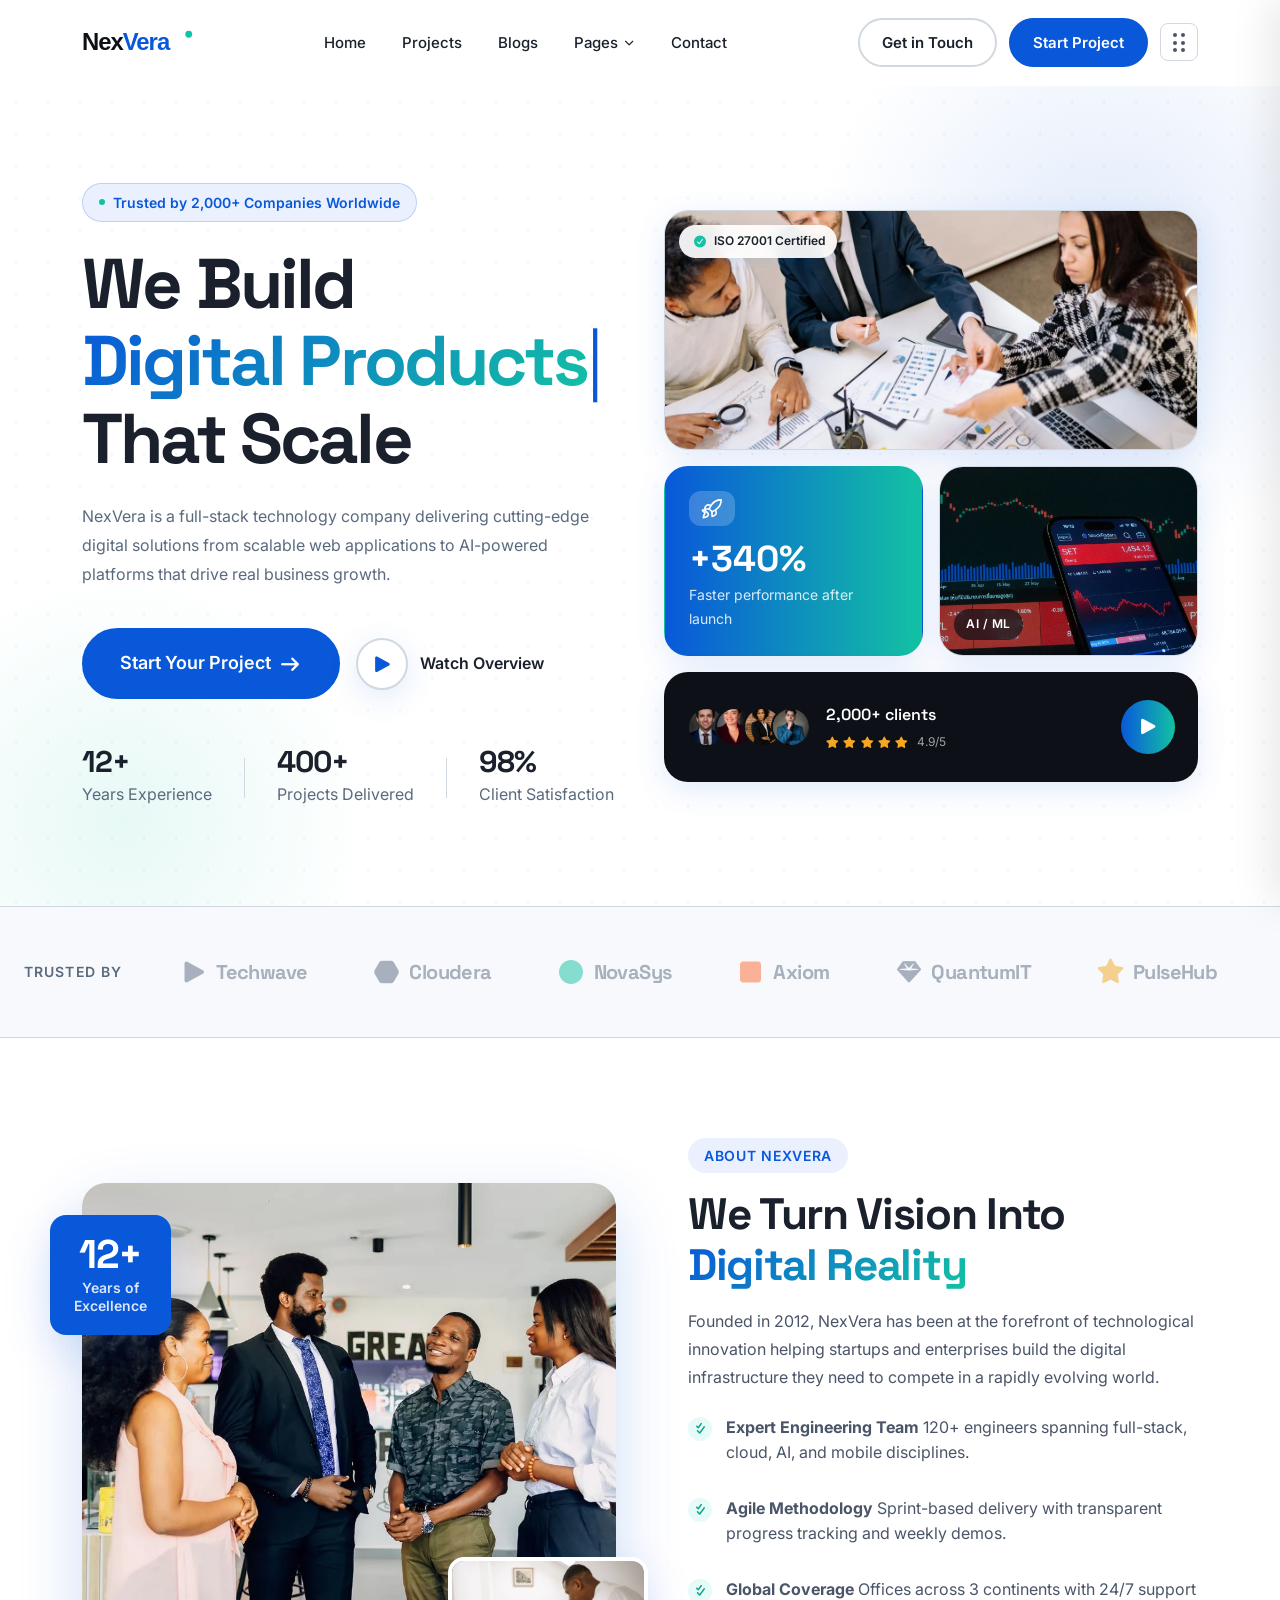
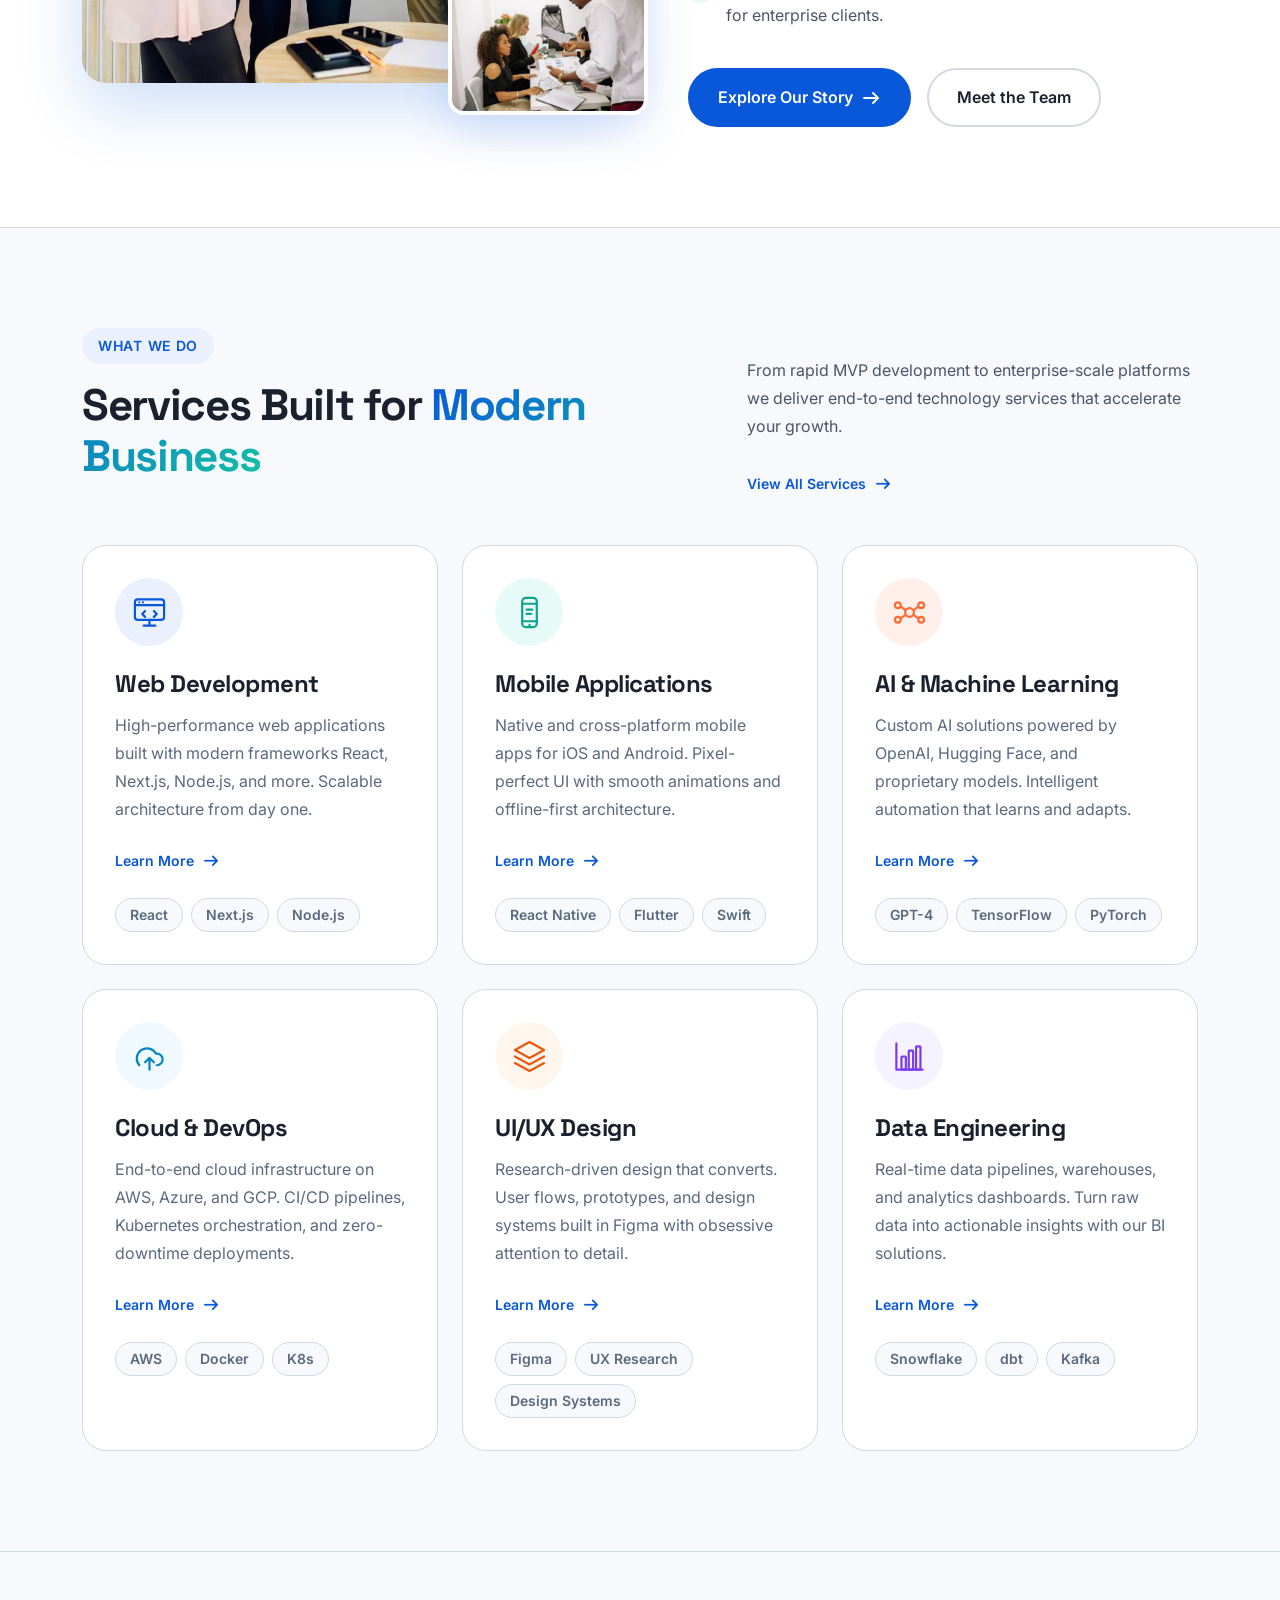
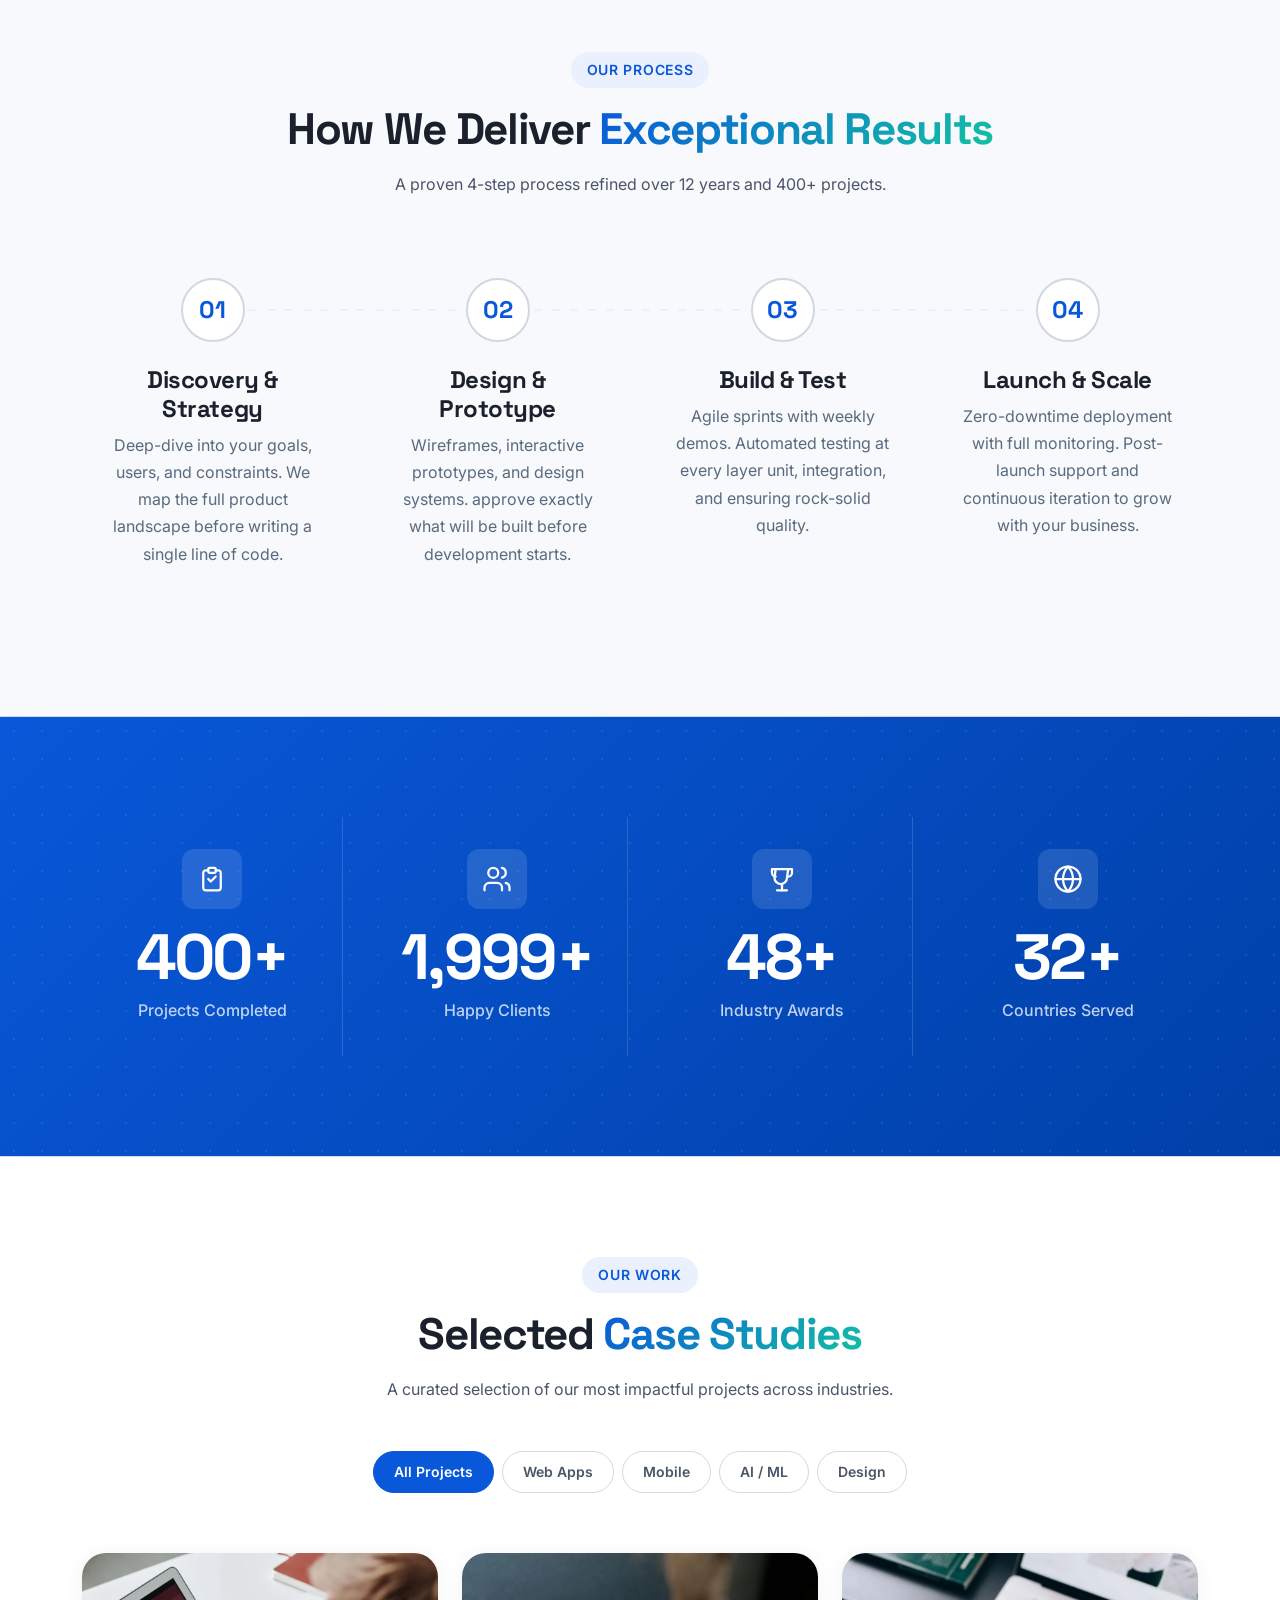
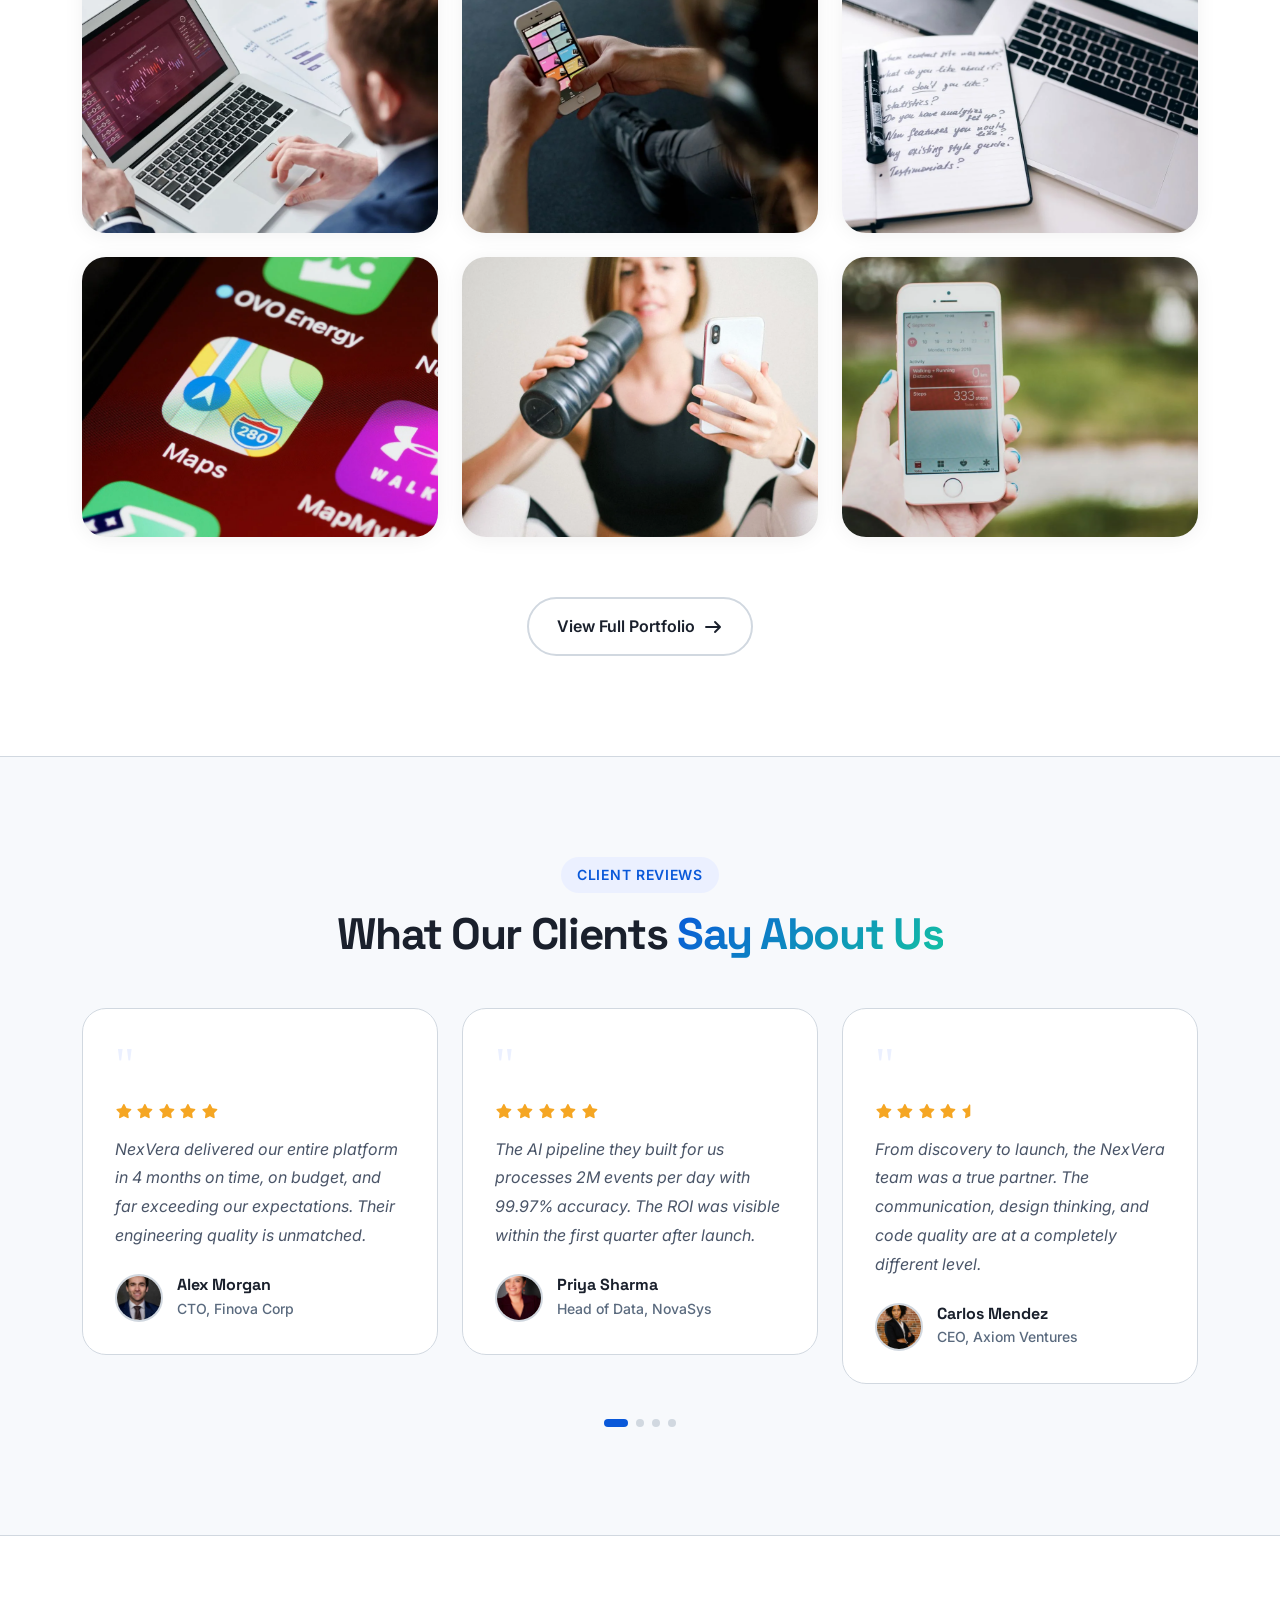
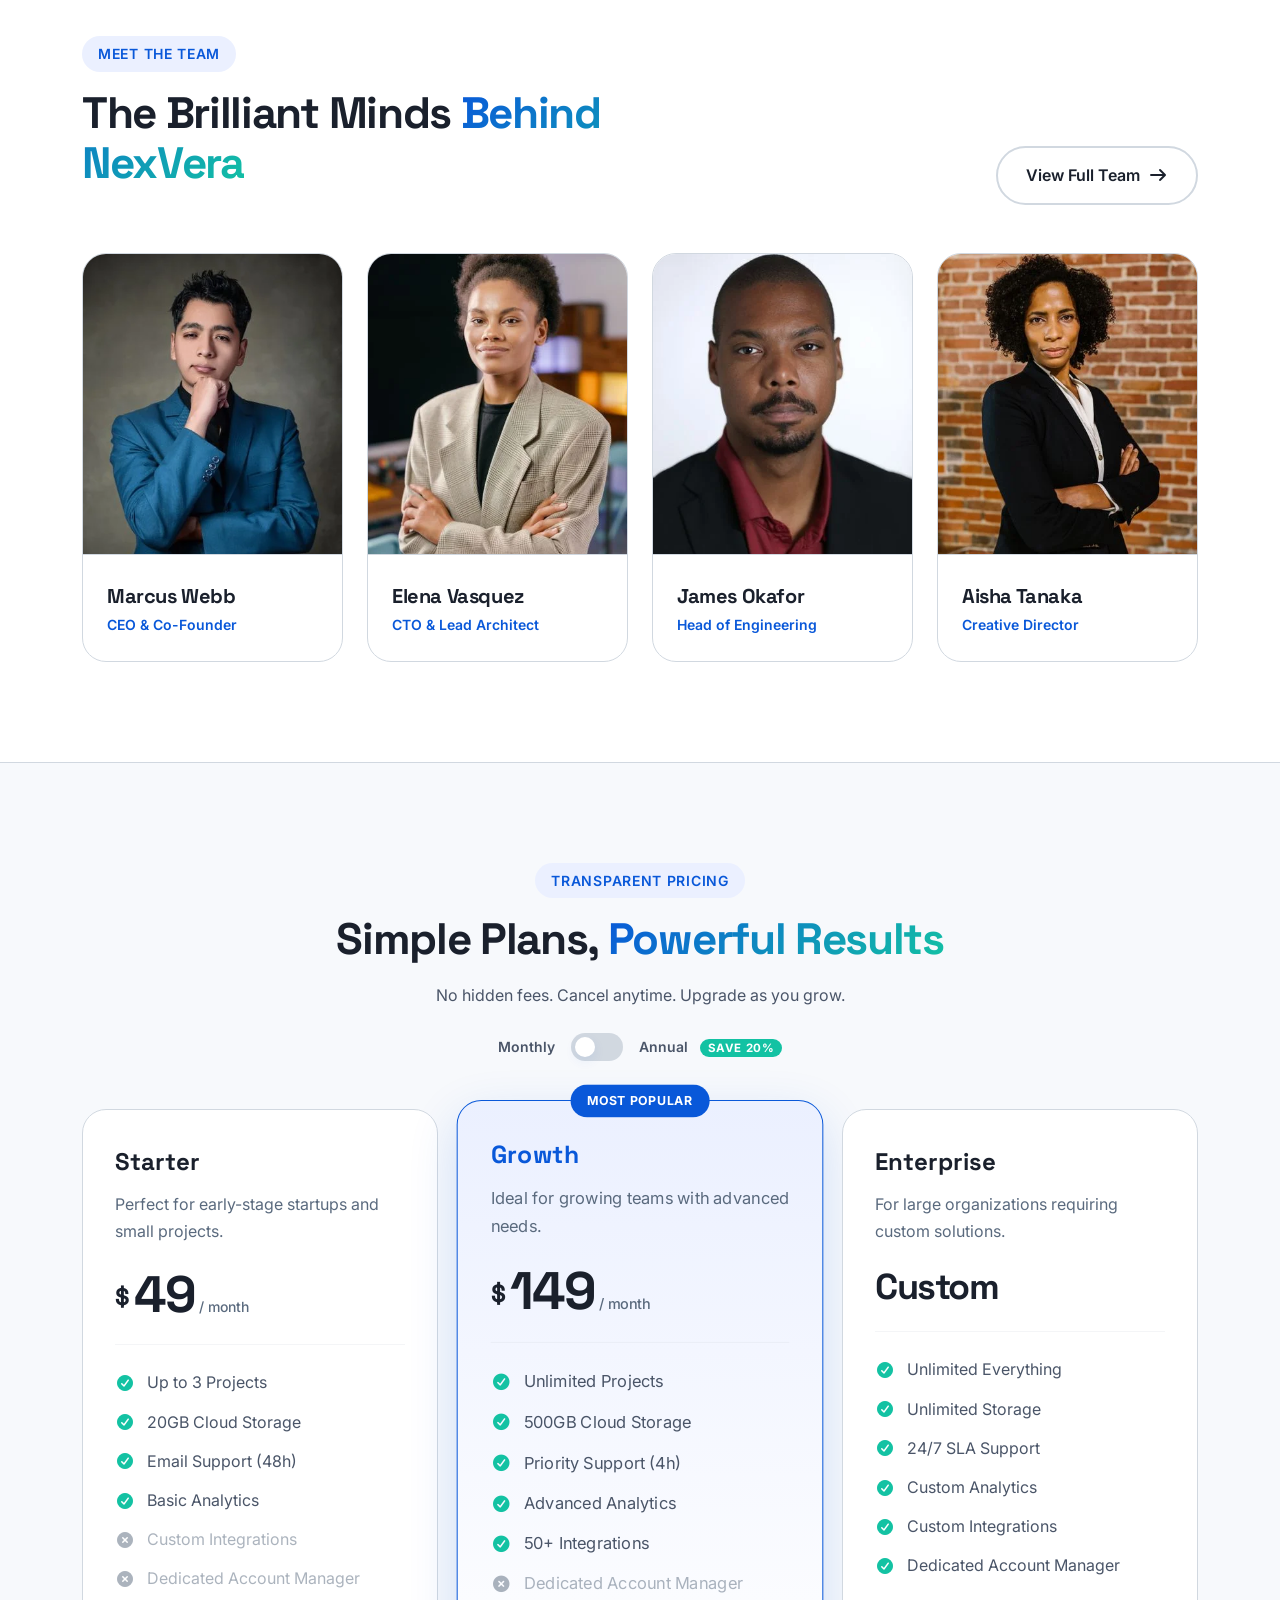
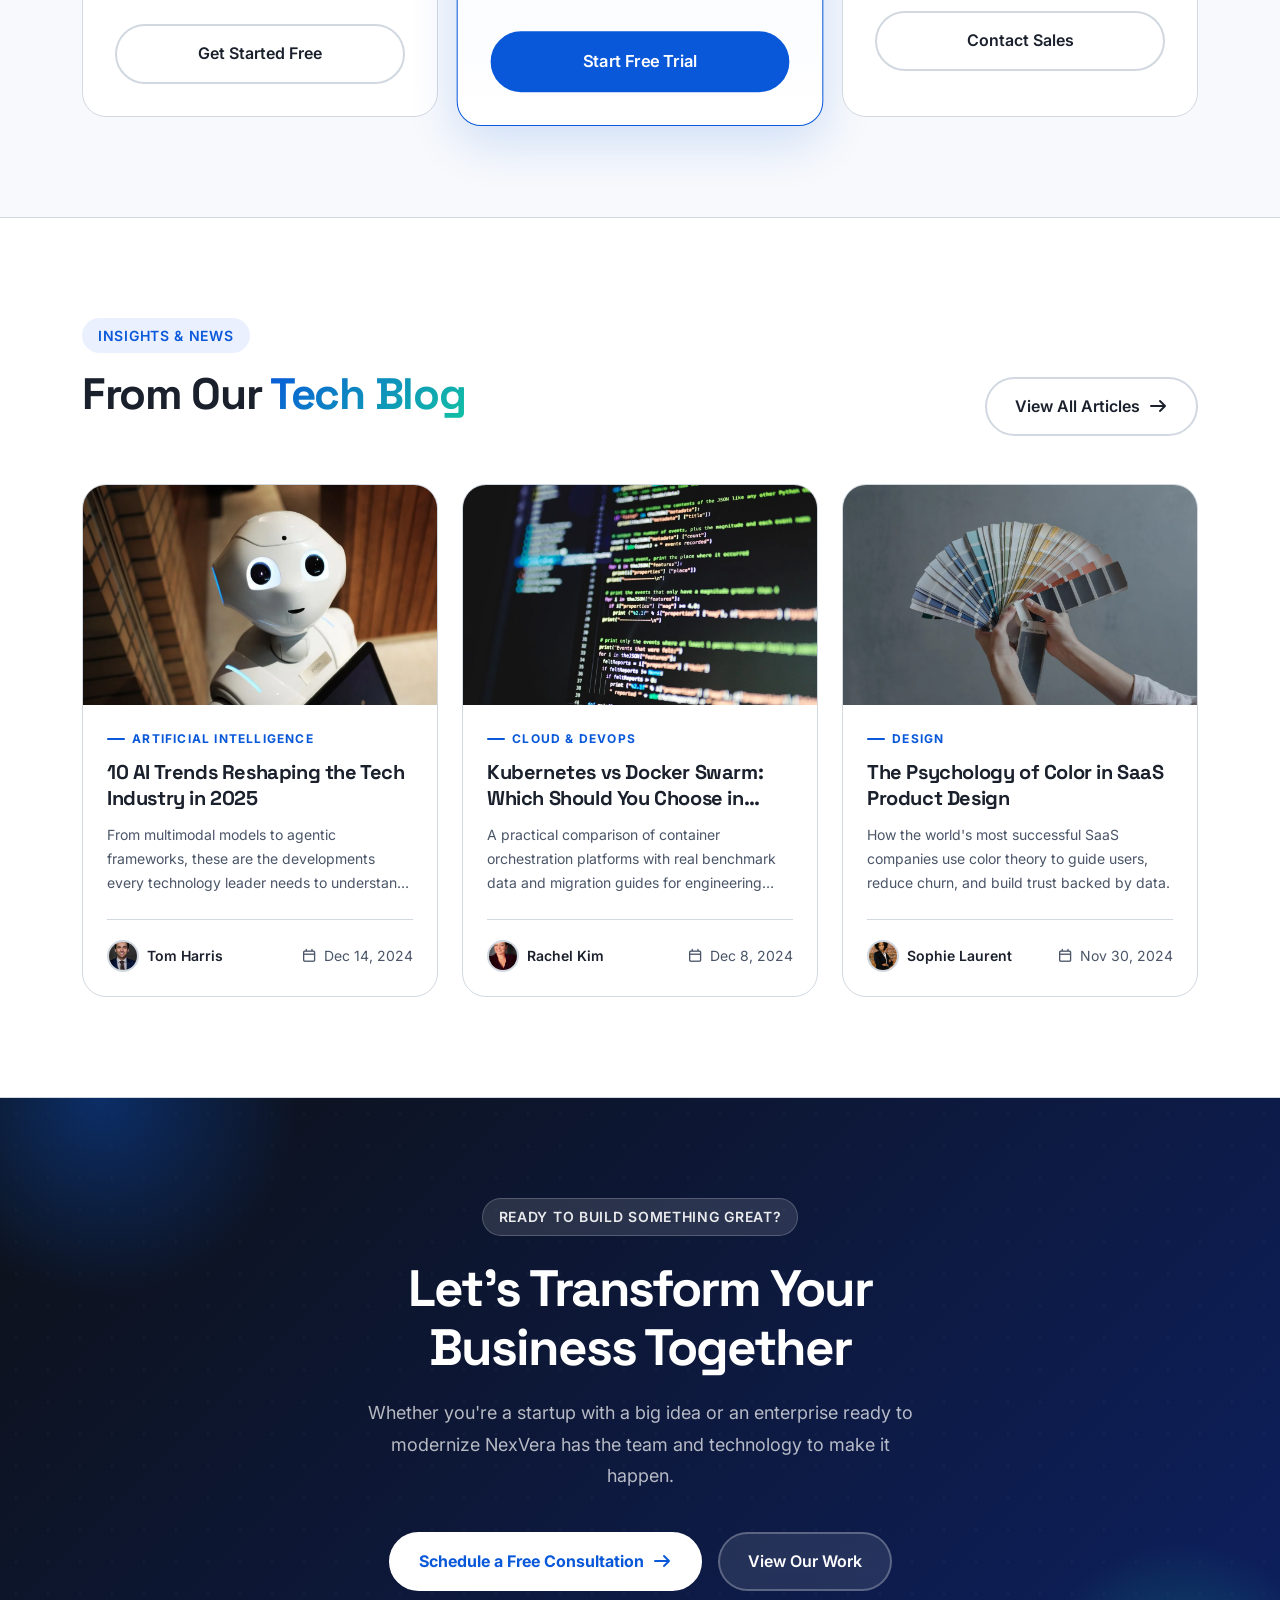
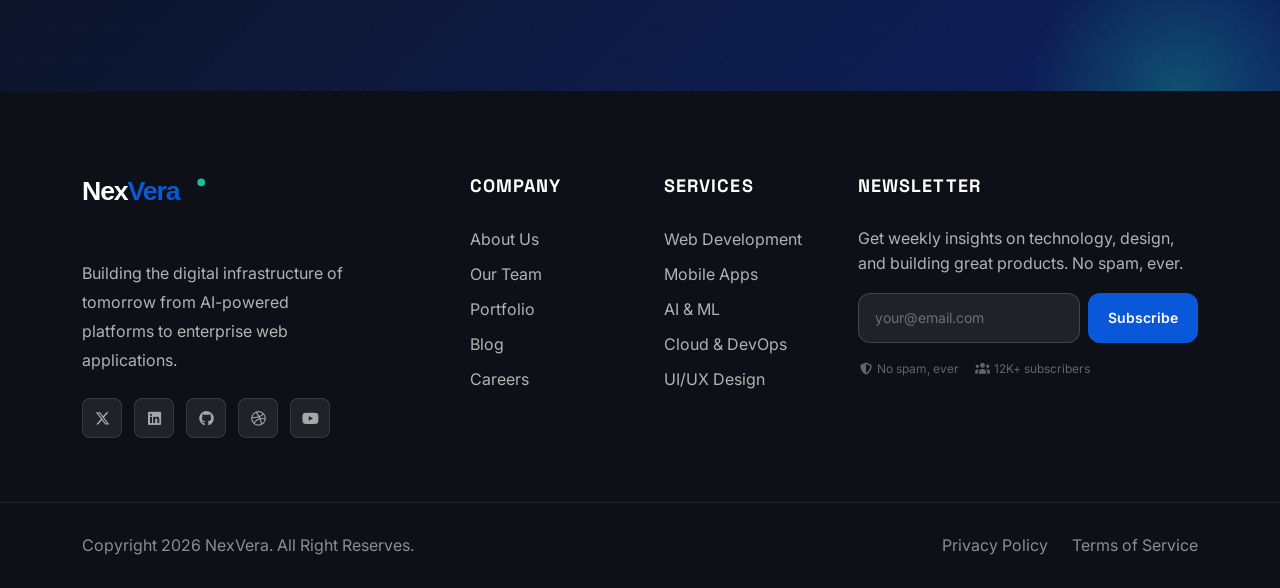
==== index.html @ 8ea326aa "initial commit" ====
<!DOCTYPE html>
<html lang="en">

<head>
  <meta charset="UTF-8" />
  <meta name="viewport" content="width=device-width, initial-scale=1.0" />
  <meta name="description"
    content="NexVera - Premium Technology Solutions. We build innovative digital experiences that transform businesses." />
  <title>NexVera – Technology & IT Solutions HTML Template</title>

  <!-- Favicon -->
  <link rel="icon" type="image/png" href="assets/img/favicon.png" />

  <!-- Google Fonts -->
  <link rel="preconnect" href="https://fonts.googleapis.com" />
  <link rel="preconnect" href="https://fonts.gstatic.com" crossorigin />

  <link rel="stylesheet" href="assets/css/vendor/bootstrap.min.css" />
  <link rel="stylesheet" href="assets/css/vendor/all.min.css" />
  <link rel="stylesheet" href="assets/css/vendor/aos.css" />
  <link rel="stylesheet" href="assets/css/vendor/swiper-bundle.min.css" />
  <link rel="stylesheet" href="assets/css/vendor/glightbox.min.css" />
  <link rel="stylesheet" href="assets/css/main.css" />
</head>

<body>


  <!-- Back to Top -->
  <button class="back-to-top" aria-label="Back to top"><i class="fa-solid fa-arrow-up"></i></button>

  <!-- ============================================================
       HEADER
       ============================================================ -->
  <header class="site-header">
    <div class="container">
      <div class="d-flex align-items-center justify-content-between">

        <a href="index.html" class="navbar-brand text-decoration-none">
          <img src="assets/img/logo.svg" alt="NexVera" class="navbar-logo-img" width="154" height="42">
        </a>

        <nav class="main-nav d-flex align-items-center gap-1">
          
            <a href="index.html" class="nav-link nav-link-parent">Home</a>
          
            <a href="portfolio.html" class="nav-link nav-link-parent">Projects</a>
            <a href="blog.html" class="nav-link nav-link-parent">Blogs</a>
            <div class="nav-item-dropdown">
              <a href="#" class="nav-link nav-link-parent">Pages <i class="fa-solid fa-chevron-down nav-chevron"></i></a>
              <div class="nav-dropdown">
                <a href="about.html" class="nav-dropdown-link">About</a>
                <a href="services.html" class="nav-dropdown-link">Services</a>
                <a href="service-single.html" class="nav-dropdown-link">Service Detail</a>
                <a href="team.html" class="nav-dropdown-link">Team</a>
                <a href="faqs.html" class="nav-dropdown-link">FAQs</a>
              </div>
            </div>
            <a href="contact.html" class="nav-link">Contact</a>
        </nav>

        <div class="nav-actions">
          <a href="contact.html" class="nav-outline d-none d-xl-inline-flex">Get in Touch</a>
          <a href="contact.html" class="nav-cta">Start Project</a>
          <button class="info-panel-btn d-none d-xl-inline-flex" aria-label="Open info panel"><span
              class="info-panel-btn-dot"></span><span class="info-panel-btn-dot"></span><span
              class="info-panel-btn-dot"></span><span class="info-panel-btn-dot"></span><span
              class="info-panel-btn-dot"></span><span class="info-panel-btn-dot"></span></button>
          <button class="navbar-toggler-custom d-xl-none" aria-label="Toggle navigation">
            <span></span><span></span><span></span>
          </button>
        </div>

      </div>
    </div>
  </header>

  <!-- ============================================================
       HERO
       ============================================================ -->
  <section class="hero-section" id="home">
    <div class="hero-bg-pattern"></div>
    <div class="hero-blob-1"></div>
    <div class="hero-blob-2"></div>

    <div class="container">
      <div class="row align-items-center g-5">

        <!-- Left: Text -->
        <div class="col-lg-6 hero-content" data-aos="fade-right" data-aos-duration="800">
          <div class="hero-tag">
            <span class="dot"></span>
            Trusted by 2,000+ Companies Worldwide
          </div>

          <h1 class="hero-title">
            We Build <br />
            <span class="hero-typed text-gradient"
              data-typed-strings='["Digital Products","Web Platforms","AI Solutions","Mobile Apps","SaaS Tools"]'>Digital
              Products</span><br />
            That Scale
          </h1>

          <p class="hero-description">
            NexVera is a full-stack technology company delivering cutting-edge digital solutions from scalable web
            applications to AI-powered platforms that drive real business growth.
          </p>

          <div class="hero-actions">
            <a href="contact.html" class="btn-primary-custom btn-lg-custom">
              Start Your Project <i class="fa-solid fa-arrow-right"></i>
            </a>
            <a href="https://www.youtube.com/watch?v=ypTcyx9OqdA" class="hero-play-btn glightbox">
              <div class="play-icon"><i class="fa-solid fa-play"></i></div>
              Watch Overview
            </a>
          </div>

          <div class="hero-stats">
            <div class="hero-stat-item">
              <div class="hero-stat-number">12+</div>
              <div class="hero-stat-label">Years Experience</div>
            </div>
            <div class="hero-stat-divider"></div>
            <div class="hero-stat-item">
              <div class="hero-stat-number">400+</div>
              <div class="hero-stat-label">Projects Delivered</div>
            </div>
            <div class="hero-stat-divider"></div>
            <div class="hero-stat-item">
              <div class="hero-stat-number">98%</div>
              <div class="hero-stat-label">Client Satisfaction</div>
            </div>
          </div>
        </div>

        <!-- Right: Bento Mosaic -->
        <div class="col-lg-6 hero-bento-col" data-aos="fade-left" data-aos-duration="800" data-aos-delay="200">
          <div class="hero-bento">

            <div class="bento-tile bento-photo-lg">
              <img src="assets/img/team-culture.jpg" alt="NexVera team building digital products" loading="eager" />
              <span class="bento-badge"><i class="fa-solid fa-circle-check"></i> ISO 27001 Certified</span>
            </div>

            <div class="bento-tile bento-accent">
              <div class="bento-accent-icon"><svg width="22" height="22" viewBox="0 0 24 24" fill="none" stroke="currentColor" stroke-width="1.8" stroke-linecap="round" stroke-linejoin="round"><path d="M4.5 16.5c-1.5 1.26-2 5-2 5s3.74-.5 5-2c.71-.98.5-2.5 0-3l-3-3c-.5-.5-2.02-.71-3 0z"></path><path d="M12 15l-3-3a22 22 0 0 1 2-3.95A12.88 12.88 0 0 1 22 2c0 2.72-.78 7.5-6 11a22.35 22.35 0 0 1-4 2z"></path><path d="M9 12H4s.55-3.03 2-4c1.62-1.08 5 0 5 0"></path><path d="M12 15v5s3.03-.55 4-2c1.08-1.62 0-5 0-5"></path></svg></div>
              <div class="bento-accent-num">+340%</div>
              <div class="bento-accent-label">Faster performance after launch</div>
            </div>

            <div class="bento-tile bento-photo-sm">
              <img src="assets/img/intro/intro-1.jpg" alt="AI and machine learning" loading="lazy" />
              <span class="bento-tag">AI / ML</span>
            </div>

            <div class="bento-tile bento-dark">
              <div class="bento-clients">
                <div class="bento-avatars">
                  <img src="assets/img/avatars/user-1.jpg" alt="" loading="lazy" />
                  <img src="assets/img/avatars/user-2.jpg" alt="" loading="lazy" />
                  <img src="assets/img/avatars/user-3.jpg" alt="" loading="lazy" />
                  <img src="assets/img/avatars/user-4.jpg" alt="" loading="lazy" />
                </div>
                <div class="bento-clients-meta">
                  <div class="bento-clients-num">2,000+ clients</div>
                  <div class="bento-stars">
                    <i class="fa-solid fa-star"></i><i class="fa-solid fa-star"></i><i class="fa-solid fa-star"></i><i
                      class="fa-solid fa-star"></i><i class="fa-solid fa-star"></i>
                    <span>4.9/5</span>
                  </div>
                </div>
              </div>
              <a href="https://www.youtube.com/watch?v=ypTcyx9OqdA" class="bento-play glightbox"
                aria-label="Watch overview">
                <i class="fa-solid fa-play"></i>
              </a>
            </div>

          </div>
        </div>

      </div>
    </div>
  </section>

  <!-- ============================================================
       CLIENTS MARQUEE
       ============================================================ -->
<div class="clients-section">
    <div class="container-fluid px-4">
      <div class="d-flex align-items-center overflow-hidden gap-4">
        <span class="clients-label d-none d-md-block">TRUSTED BY</span>
        <div class="flex-1 overflow-hidden">
          <div class="d-flex">
            <div class="marquee-track">
              <span class="client-logo-item"><i class="fa-solid fa-play"></i> Techwave</span>
              <span class="client-logo-item"><i class="fa-solid fa-hexagon"></i> Cloudera</span>
              <span class="client-logo-item"><i class="fa-solid fa-circle icon-accent"></i>
                NovaSys</span>
              <span class="client-logo-item"><i class="fa-solid fa-square icon-highlight"></i>
                Axiom</span>
              <span class="client-logo-item"><i class="fa-solid fa-gem"></i> QuantumIT</span>
              <span class="client-logo-item"><i class="fa-solid fa-star icon-star"></i> PulseHub</span>
              <span class="client-logo-item"><i class="fa-solid fa-play"></i> Techwave</span>
              <span class="client-logo-item"><i class="fa-solid fa-hexagon"></i> Cloudera</span>
              <span class="client-logo-item"><i class="fa-solid fa-circle icon-accent"></i>
                NovaSys</span>
              <span class="client-logo-item"><i class="fa-solid fa-square icon-highlight"></i>
                Axiom</span>
              <span class="client-logo-item"><i class="fa-solid fa-gem"></i> QuantumIT</span>
              <span class="client-logo-item"><i class="fa-solid fa-star icon-star"></i> PulseHub</span>
            </div>
          </div>
        </div>
      </div>
    </div>
  </div>

  <!-- ============================================================
       ABOUT PREVIEW
       ============================================================ -->
  <section class="section-py" id="about">
    <div class="container">
      <div class="row align-items-center g-5">

        <!-- Image -->
        <div class="col-lg-6" data-aos="fade-right">
          <div class="about-image-wrap">
            <div class="about-exp-badge">
              <div class="about-exp-number">12+</div>
              <div class="about-exp-text">Years of<br>Excellence</div>
            </div>
            <div class="about-image-main">
              <img src="assets/img/about/about-1.jpg" alt="Our Team at Work" loading="lazy" />
            </div>
            <div class="about-image-accent">
              <img src="assets/img/about/about-2.jpg" alt="Office Environment" loading="lazy" />
            </div>
          </div>
        </div>

        <!-- Content -->
        <div class="col-lg-6 ps-lg-5" data-aos="fade-left" data-aos-delay="150">
          <div class="section-tag">About NexVera</div>
          <h2 class="section-title">We Turn Vision Into <span class="text-gradient">Digital Reality</span></h2>
          <p class="section-subtitle mb-4">
            Founded in 2012, NexVera has been at the forefront of technological innovation helping startups and
            enterprises build the digital infrastructure they need to compete in a rapidly evolving world.
          </p>

          <div class="about-checkpoints">
            <div class="about-checkpoint">
              <div class="checkpoint-icon"><i class="fa-solid fa-check-double"></i></div>
              <p class="checkpoint-text"><strong>Expert Engineering Team</strong> 120+ engineers spanning full-stack,
                cloud, AI, and mobile disciplines.</p>
            </div>
            <div class="about-checkpoint">
              <div class="checkpoint-icon"><i class="fa-solid fa-check-double"></i></div>
              <p class="checkpoint-text"><strong>Agile Methodology</strong> Sprint-based delivery with transparent
                progress tracking and weekly demos.</p>
            </div>
            <div class="about-checkpoint">
              <div class="checkpoint-icon"><i class="fa-solid fa-check-double"></i></div>
              <p class="checkpoint-text"><strong>Global Coverage</strong> Offices across 3 continents with 24/7 support
                for enterprise clients.</p>
            </div>
          </div>

          <div class="d-flex gap-3 flex-wrap mt-4">
            <a href="about.html" class="btn-primary-custom">Explore Our Story <i
                class="fa-solid fa-arrow-right"></i></a>
            <a href="team.html" class="btn-outline-custom">Meet the Team</a>
          </div>
        </div>

      </div>
    </div>
  </section>

  <!-- ============================================================
       SERVICES
       ============================================================ -->
  <section class="section-py bg-light-custom" id="services">
    <div class="container">

      <div class="row justify-content-between align-items-end mb-5">
        <div class="col-lg-6" data-aos="fade-right">
          <div class="section-tag">What We Do</div>
          <h2 class="section-title">Services Built for <span class="text-gradient">Modern Business</span></h2>
        </div>
        <div class="col-lg-5" data-aos="fade-left">
          <p class="section-subtitle">From rapid MVP development to enterprise-scale platforms we deliver end-to-end
            technology services that accelerate your growth.</p>
          <a href="services.html" class="service-link mt-3 d-inline-flex">View All Services <i
              class="fa-solid fa-arrow-right"></i></a>
        </div>
      </div>

      <div class="row g-4">
        <div class="col-md-6 col-lg-4" data-aos="fade-up" data-aos-delay="0">
          <div class="service-card">
            <div class="service-icon">
              <svg width="30" height="30" viewBox="0 0 24 24" fill="none" stroke="currentColor" stroke-width="1.5"
                stroke-linecap="round" stroke-linejoin="round">
                <rect x="2" y="3" width="20" height="14" rx="2" />
                <path d="M2 7h20" />
                <circle cx="5" cy="5" r=".75" fill="currentColor" stroke="none" />
                <circle cx="7.5" cy="5" r=".75" fill="currentColor" stroke="none" />
                <path d="M9 11 7 13l2 2M15 11l2 2-2 2" />
                <path d="M8 21h8M12 17v4" />
              </svg>
            </div>
            <h3 class="service-title">Web Development</h3>
            <p class="service-text">High-performance web applications built with modern frameworks React, Next.js,
              Node.js, and more. Scalable architecture from day one.</p>
            <a href="service-single.html" class="service-link">Learn More <i class="fa-solid fa-arrow-right"></i></a>
            <div class="service-features">
              <span class="service-feature-tag">React</span>
              <span class="service-feature-tag">Next.js</span>
              <span class="service-feature-tag">Node.js</span>
            </div>
          </div>
        </div>

        <div class="col-md-6 col-lg-4" data-aos="fade-up" data-aos-delay="100">
          <div class="service-card">
            <div class="service-icon accent-bg">
              <svg width="30" height="30" viewBox="0 0 24 24" fill="none" stroke="currentColor" stroke-width="1.5"
                stroke-linecap="round" stroke-linejoin="round">
                <rect x="7" y="2" width="10" height="20" rx="2.5" />
                <path d="M7 6h10M7 18h10" />
                <circle cx="12" cy="20.5" r=".8" fill="currentColor" stroke="none" />
                <path d="M10 10h4M10 13h3" />
              </svg>
            </div>
            <h3 class="service-title">Mobile Applications</h3>
            <p class="service-text">Native and cross-platform mobile apps for iOS and Android. Pixel-perfect UI with
              smooth animations and offline-first architecture.</p>
            <a href="service-single.html" class="service-link">Learn More <i class="fa-solid fa-arrow-right"></i></a>
            <div class="service-features">
              <span class="service-feature-tag">React Native</span>
              <span class="service-feature-tag">Flutter</span>
              <span class="service-feature-tag">Swift</span>
            </div>
          </div>
        </div>

        <div class="col-md-6 col-lg-4" data-aos="fade-up" data-aos-delay="200">
          <div class="service-card">
            <div class="service-icon highlight-bg">
              <svg width="30" height="30" viewBox="0 0 24 24" fill="none" stroke="currentColor" stroke-width="1.5"
                stroke-linecap="round" stroke-linejoin="round">
                <circle cx="12" cy="12" r="3" />
                <circle cx="4" cy="7" r="2" />
                <circle cx="4" cy="17" r="2" />
                <circle cx="20" cy="7" r="2" />
                <circle cx="20" cy="17" r="2" />
                <path d="M6 8 9.2 10.3M6 16 9.2 13.7M18 8 14.8 10.3M18 16 14.8 13.7" />
              </svg>
            </div>
            <h3 class="service-title">AI & Machine Learning</h3>
            <p class="service-text">Custom AI solutions powered by OpenAI, Hugging Face, and proprietary models.
              Intelligent automation that learns and adapts.</p>
            <a href="service-single.html" class="service-link">Learn More <i class="fa-solid fa-arrow-right"></i></a>
            <div class="service-features">
              <span class="service-feature-tag">GPT-4</span>
              <span class="service-feature-tag">TensorFlow</span>
              <span class="service-feature-tag">PyTorch</span>
            </div>
          </div>
        </div>

        <div class="col-md-6 col-lg-4" data-aos="fade-up" data-aos-delay="0">
          <div class="service-card">
            <div class="service-icon service-icon--blue">
              <svg width="30" height="30" viewBox="0 0 24 24" fill="none" stroke="currentColor" stroke-width="1.5"
                stroke-linecap="round" stroke-linejoin="round">
                <path d="M17 18a4 4 0 0 0 0-8h-.6A7 7 0 1 0 5 18" />
                <path d="M9 16l3-3 3 3M12 13v8" />
              </svg>
            </div>
            <h3 class="service-title">Cloud & DevOps</h3>
            <p class="service-text">End-to-end cloud infrastructure on AWS, Azure, and GCP. CI/CD pipelines, Kubernetes
              orchestration, and zero-downtime deployments.</p>
            <a href="service-single.html" class="service-link">Learn More <i class="fa-solid fa-arrow-right"></i></a>
            <div class="service-features">
              <span class="service-feature-tag">AWS</span>
              <span class="service-feature-tag">Docker</span>
              <span class="service-feature-tag">K8s</span>
            </div>
          </div>
        </div>

        <div class="col-md-6 col-lg-4" data-aos="fade-up" data-aos-delay="100">
          <div class="service-card">
            <div class="service-icon service-icon--orange">
              <svg width="30" height="30" viewBox="0 0 24 24" fill="none" stroke="currentColor" stroke-width="1.5"
                stroke-linecap="round" stroke-linejoin="round">
                <path d="M2 7.5 12 2l10 5.5-10 5.5L2 7.5Z" />
                <path d="M2 12l10 5.5 10-5.5" />
                <path d="M2 16.5l10 5.5 10-5.5" />
              </svg>
            </div>
            <h3 class="service-title">UI/UX Design</h3>
            <p class="service-text">Research-driven design that converts. User flows, prototypes, and design systems
              built in Figma with obsessive attention to detail.</p>
            <a href="service-single.html" class="service-link">Learn More <i class="fa-solid fa-arrow-right"></i></a>
            <div class="service-features">
              <span class="service-feature-tag">Figma</span>
              <span class="service-feature-tag">UX Research</span>
              <span class="service-feature-tag">Design Systems</span>
            </div>
          </div>
        </div>

        <div class="col-md-6 col-lg-4" data-aos="fade-up" data-aos-delay="200">
          <div class="service-card">
            <div class="service-icon service-icon--purple">
              <svg width="30" height="30" viewBox="0 0 24 24" fill="none" stroke="currentColor" stroke-width="1.5"
                stroke-linecap="round" stroke-linejoin="round">
                <path d="M3 3v18h18" />
                <rect x="6.5" y="12" width="3" height="9" rx=".5" />
                <rect x="11.5" y="8" width="3" height="13" rx=".5" />
                <rect x="16.5" y="5" width="3" height="16" rx=".5" />
              </svg>
            </div>
            <h3 class="service-title">Data Engineering</h3>
            <p class="service-text">Real-time data pipelines, warehouses, and analytics dashboards. Turn raw data into
              actionable insights with our BI solutions.</p>
            <a href="service-single.html" class="service-link">Learn More <i class="fa-solid fa-arrow-right"></i></a>
            <div class="service-features">
              <span class="service-feature-tag">Snowflake</span>
              <span class="service-feature-tag">dbt</span>
              <span class="service-feature-tag">Kafka</span>
            </div>
          </div>
        </div>
      </div>

    </div>
  </section>

  <!-- ============================================================
       HOW IT WORKS
       ============================================================ -->
  <section class="section-py process-section">
    <div class="container">

      <div class="text-center mb-5" data-aos="fade-up">
        <div class="section-tag mx-auto">Our Process</div>
        <h2 class="section-title">How We Deliver <span class="text-gradient">Exceptional Results</span></h2>
        <p class="section-subtitle mx-auto text-center">A proven 4-step process refined over 12 years and 400+ projects.
        </p>
      </div>

      <div class="row g-4">
        <div class="col-sm-6 col-lg-3" data-aos="fade-up" data-aos-delay="0">
          <div class="process-step">
            <div class="process-step-number">01</div>
            <div class="process-step-connector"></div>
            <h2 class="process-step-title h4">Discovery & Strategy</h2>
            <p class="process-step-text">Deep-dive into your goals, users, and constraints. We map the full product
              landscape before writing a single line of code.</p>
          </div>
        </div>
        <div class="col-sm-6 col-lg-3" data-aos="fade-up" data-aos-delay="100">
          <div class="process-step">
            <div class="process-step-number">02</div>
            <div class="process-step-connector"></div>
            <h2 class="process-step-title h4">Design & Prototype</h2>
            <p class="process-step-text">Wireframes, interactive prototypes, and design systems. approve exactly what
              will be built before development starts.</p>
          </div>
        </div>
        <div class="col-sm-6 col-lg-3" data-aos="fade-up" data-aos-delay="200">
          <div class="process-step">
            <div class="process-step-number">03</div>
            <div class="process-step-connector"></div>
            <h2 class="process-step-title h4">Build & Test</h2>
            <p class="process-step-text">Agile sprints with weekly demos. Automated testing at every layer unit,
              integration, and ensuring rock-solid quality.</p>
          </div>
        </div>
        <div class="col-sm-6 col-lg-3" data-aos="fade-up" data-aos-delay="300">
          <div class="process-step">
            <div class="process-step-number">04</div>
            <h2 class="process-step-title h4">Launch & Scale</h2>
            <p class="process-step-text">Zero-downtime deployment with full monitoring. Post-launch support and
              continuous iteration to grow with your business.</p>
          </div>
        </div>
      </div>

    </div>
  </section>

  <!-- ============================================================
       COUNTER
       ============================================================ -->
  <div class="section-py counter-section" id="stats">
    <div class="container">
      <div class="row align-items-center g-4">
        <div class="col-6 col-lg-3" data-aos="fade-up" data-aos-delay="0">
          <div class="counter-item">
            <div class="counter-icon"><svg width="22" height="22" viewBox="0 0 24 24" fill="none" stroke="currentColor"
                stroke-width="1.8" stroke-linecap="round" stroke-linejoin="round">
                <path d="M9 5H7a2 2 0 0 0-2 2v12a2 2 0 0 0 2 2h10a2 2 0 0 0 2-2V7a2 2 0 0 0-2-2h-2" />
                <rect x="9" y="3" width="6" height="4" rx="1" />
                <path d="m9 12 2 2 4-4" />
              </svg></div>
            <div class="counter-value">
              <span class="counter-number" data-count="400" data-suffix="+">400+</span>
            </div>
            <div class="counter-label">Projects Completed</div>
          </div>
        </div>
        <div class="col-6 col-lg-3" data-aos="fade-up" data-aos-delay="100">
          <div class="counter-item">
            <div class="counter-icon"><svg width="22" height="22" viewBox="0 0 24 24" fill="none" stroke="currentColor"
                stroke-width="1.8" stroke-linecap="round" stroke-linejoin="round">
                <path d="M16 21v-2a4 4 0 0 0-4-4H6a4 4 0 0 0-4 4v2" />
                <circle cx="9" cy="7" r="4" />
                <path d="M22 21v-2a4 4 0 0 0-3-3.87" />
                <path d="M16 3.13a4 4 0 0 1 0 7.75" />
              </svg></div>
            <div class="counter-value">
              <span class="counter-number" data-count="2000" data-suffix="+">2000+</span>
            </div>
            <div class="counter-label">Happy Clients</div>
          </div>
        </div>
        <div class="col-6 col-lg-3" data-aos="fade-up" data-aos-delay="200">
          <div class="counter-item">
            <div class="counter-icon"><svg width="22" height="22" viewBox="0 0 24 24" fill="none" stroke="currentColor"
                stroke-width="1.8" stroke-linecap="round" stroke-linejoin="round">
                <line x1="8" y1="21" x2="16" y2="21" />
                <line x1="12" y1="17" x2="12" y2="21" />
                <path d="M7 4h10l-1 7a5 5 0 0 1-10 0z" />
                <path d="M17 4h3v3a3 3 0 0 1-3 3" />
                <path d="M7 4H4v3a3 3 0 0 0 3 3" />
              </svg></div>
            <div class="counter-value">
              <span class="counter-number" data-count="48" data-suffix="+">48+</span>
            </div>
            <div class="counter-label">Industry Awards</div>
          </div>
        </div>
        <div class="col-6 col-lg-3" data-aos="fade-up" data-aos-delay="300">
          <div class="counter-item">
            <div class="counter-icon"><svg width="22" height="22" viewBox="0 0 24 24" fill="none" stroke="currentColor"
                stroke-width="1.8" stroke-linecap="round" stroke-linejoin="round">
                <circle cx="12" cy="12" r="10" />
                <line x1="2" y1="12" x2="22" y2="12" />
                <path d="M12 2a15.3 15.3 0 0 1 4 10 15.3 15.3 0 0 1-4 10 15.3 15.3 0 0 1-4-10 15.3 15.3 0 0 1 4-10z" />
              </svg></div>
            <div class="counter-value">
              <span class="counter-number" data-count="32" data-suffix="+">32+</span>
            </div>
            <div class="counter-label">Countries Served</div>
          </div>
        </div>
      </div>
    </div>
  </div>

  <!-- ============================================================
       PORTFOLIO
       ============================================================ -->
  <section class="section-py" id="portfolio">
    <div class="container">
      <div class="text-center mb-5" data-aos="fade-up">
        <div class="section-tag">Our Work</div>
        <h2 class="section-title">Selected <span class="text-gradient">Case Studies</span></h2>
        <p class="section-subtitle mx-auto">A curated selection of our most impactful projects across industries.</p>
      </div>

      <!-- Filters -->
      <div class="portfolio-filters" data-aos="fade-up" data-aos-delay="100">
        <button class="portfolio-filter-btn active" data-filter="*">All Projects</button>
        <button class="portfolio-filter-btn" data-filter=".cat-web">Web Apps</button>
        <button class="portfolio-filter-btn" data-filter=".cat-mobile">Mobile</button>
        <button class="portfolio-filter-btn" data-filter=".cat-ai">AI / ML</button>
        <button class="portfolio-filter-btn" data-filter=".cat-design">Design</button>
      </div>

      <div class="portfolio-grid row gx-4">

        <div class="col-md-6 col-lg-4 portfolio-item cat-web" data-aos="fade-up">
          <a href="portfolio-single.html" class="portfolio-card d-block">
            <img src="assets/img/portfolio/port-1.jpg" alt="Finova Dashboard" class="portfolio-card-img"
              loading="lazy" />
            <div class="portfolio-card-overlay">
              <div class="portfolio-card-info">
                <div class="portfolio-card-cat">Web Application</div>
                <div class="portfolio-card-title">Finova Financial Dashboard</div>
                <div class="portfolio-card-actions">
                  <span class="portfolio-card-btn">View Case Study <i class="fa-solid fa-arrow-right"></i></span>
                </div>
              </div>
            </div>
          </a>
        </div>

        <div class="col-md-6 col-lg-4 portfolio-item cat-mobile" data-aos="fade-up" data-aos-delay="100">
          <a href="portfolio-single.html" class="portfolio-card d-block">
            <img src="assets/img/portfolio/port-2.jpg" alt="FitPulse App" class="portfolio-card-img"
              loading="lazy" />
            <div class="portfolio-card-overlay">
              <div class="portfolio-card-info">
                <div class="portfolio-card-cat">Mobile App</div>
                <div class="portfolio-card-title">FitPulse Wellness Platform</div>
                <div class="portfolio-card-actions">
                  <span class="portfolio-card-btn">View Case Study <i class="fa-solid fa-arrow-right"></i></span>
                </div>
              </div>
            </div>
          </a>
        </div>

        <div class="col-md-6 col-lg-4 portfolio-item cat-ai" data-aos="fade-up" data-aos-delay="200">
          <a href="portfolio-single.html" class="portfolio-card d-block">
            <img src="assets/img/portfolio/port-3.jpg" alt="Synapse AI" class="portfolio-card-img"
              loading="lazy" />
            <div class="portfolio-card-overlay">
              <div class="portfolio-card-info">
                <div class="portfolio-card-cat">AI / Machine Learning</div>
                <div class="portfolio-card-title">Synapse Predictive Analytics</div>
                <div class="portfolio-card-actions">
                  <span class="portfolio-card-btn">View Case Study <i class="fa-solid fa-arrow-right"></i></span>
                </div>
              </div>
            </div>
          </a>
        </div>

        <div class="col-md-6 col-lg-4 portfolio-item cat-design" data-aos="fade-up">
          <a href="portfolio-single.html" class="portfolio-card d-block">
            <img src="assets/img/portfolio/port-4.jpg" alt="Orion Design System" class="portfolio-card-img"
              loading="lazy" />
            <div class="portfolio-card-overlay">
              <div class="portfolio-card-info">
                <div class="portfolio-card-cat">UI/UX Design</div>
                <div class="portfolio-card-title">Orion Enterprise Design System</div>
                <div class="portfolio-card-actions">
                  <span class="portfolio-card-btn">View Case Study <i class="fa-solid fa-arrow-right"></i></span>
                </div>
              </div>
            </div>
          </a>
        </div>

        <div class="col-md-6 col-lg-4 portfolio-item cat-web cat-ai" data-aos="fade-up" data-aos-delay="100">
          <a href="portfolio-single.html" class="portfolio-card d-block">
            <img src="assets/img/portfolio/port-5.jpg" alt="TradeMind" class="portfolio-card-img" loading="lazy" />
            <div class="portfolio-card-overlay">
              <div class="portfolio-card-info">
                <div class="portfolio-card-cat">Web App AI</div>
                <div class="portfolio-card-title">TradeMind Algorithmic Trading</div>
                <div class="portfolio-card-actions">
                  <span class="portfolio-card-btn">View Case Study <i class="fa-solid fa-arrow-right"></i></span>
                </div>
              </div>
            </div>
          </a>
        </div>

        <div class="col-md-6 col-lg-4 portfolio-item cat-mobile cat-design" data-aos="fade-up" data-aos-delay="200">
          <a href="portfolio-single.html" class="portfolio-card d-block">
            <img src="assets/img/portfolio/port-6.jpg" alt="Nomad App" class="portfolio-card-img" loading="lazy" />
            <div class="portfolio-card-overlay">
              <div class="portfolio-card-info">
                <div class="portfolio-card-cat">Mobile Design</div>
                <div class="portfolio-card-title">Nomad Travel Companion App</div>
                <div class="portfolio-card-actions">
                  <span class="portfolio-card-btn">View Case Study <i class="fa-solid fa-arrow-right"></i></span>
                </div>
              </div>
            </div>
          </a>
        </div>

      </div>

      <div class="text-center mt-5" data-aos="fade-up">
        <a href="portfolio.html" class="btn-outline-custom">View Full Portfolio <i
            class="fa-solid fa-arrow-right"></i></a>
      </div>

    </div>
  </section>

  <!-- ============================================================
       TESTIMONIALS
       ============================================================ -->
  <section class="section-py testimonials-section">
    <div class="container">

      <div class="text-center mb-5" data-aos="fade-up">
        <div class="section-tag">Client Reviews</div>
        <h2 class="section-title">What Our Clients <span class="text-gradient">Say About Us</span></h2>
      </div>

      <div class="swiper testimonials-swiper" data-aos="fade-up" data-aos-delay="100">
        <div class="swiper-wrapper">

          <div class="swiper-slide">
            <div class="testimonial-card">
              <span class="testimonial-quote">"</span>
              <div class="testimonial-rating">
                <i class="fa-solid fa-star"></i><i class="fa-solid fa-star"></i><i class="fa-solid fa-star"></i><i
                  class="fa-solid fa-star"></i><i class="fa-solid fa-star"></i>
              </div>
              <p class="testimonial-text">NexVera delivered our entire platform in 4 months on time, on budget, and far
                exceeding our expectations. Their engineering quality is unmatched.</p>
              <div class="testimonial-author">
                <img src="assets/img/avatars/user-1.jpg" alt="Alex Morgan" class="testimonial-avatar"
                  loading="lazy" />
                <div>
                  <div class="testimonial-name">Alex Morgan</div>
                  <div class="testimonial-role">CTO, Finova Corp</div>
                </div>
              </div>
            </div>
          </div>

          <div class="swiper-slide">
            <div class="testimonial-card">
              <span class="testimonial-quote">"</span>
              <div class="testimonial-rating">
                <i class="fa-solid fa-star"></i><i class="fa-solid fa-star"></i><i class="fa-solid fa-star"></i><i
                  class="fa-solid fa-star"></i><i class="fa-solid fa-star"></i>
              </div>
              <p class="testimonial-text">The AI pipeline they built for us processes 2M events per day with 99.97%
                accuracy. The ROI was visible within the first quarter after launch.</p>
              <div class="testimonial-author">
                <img src="assets/img/avatars/user-2.jpg" alt="Priya Sharma"
                  class="testimonial-avatar" loading="lazy" />
                <div>
                  <div class="testimonial-name">Priya Sharma</div>
                  <div class="testimonial-role">Head of Data, NovaSys</div>
                </div>
              </div>
            </div>
          </div>

          <div class="swiper-slide">
            <div class="testimonial-card">
              <span class="testimonial-quote">"</span>
              <div class="testimonial-rating">
                <i class="fa-solid fa-star"></i><i class="fa-solid fa-star"></i><i class="fa-solid fa-star"></i><i
                  class="fa-solid fa-star"></i><i class="fa-solid fa-star-half"></i>
              </div>
              <p class="testimonial-text">From discovery to launch, the NexVera team was a true partner. The
                communication, design thinking, and code quality are at a completely different level.</p>
              <div class="testimonial-author">
                <img src="assets/img/avatars/user-3.jpg" alt="Carlos Mendez" class="testimonial-avatar"
                  loading="lazy" />
                <div>
                  <div class="testimonial-name">Carlos Mendez</div>
                  <div class="testimonial-role">CEO, Axiom Ventures</div>
                </div>
              </div>
            </div>
          </div>

          <div class="swiper-slide">
            <div class="testimonial-card">
              <span class="testimonial-quote">"</span>
              <div class="testimonial-rating">
                <i class="fa-solid fa-star"></i><i class="fa-solid fa-star"></i><i class="fa-solid fa-star"></i><i
                  class="fa-solid fa-star"></i><i class="fa-solid fa-star"></i>
              </div>
              <p class="testimonial-text">Our mobile app went from concept to the App Store in 90 days. 50,000 downloads
                in the first month. NexVera made the impossible happen.</p>
              <div class="testimonial-author">
                <img src="assets/img/avatars/user-4.jpg" alt="Sarah Chen" class="testimonial-avatar"
                  loading="lazy" />
                <div>
                  <div class="testimonial-name">Sarah Chen</div>
                  <div class="testimonial-role">Founder, FitPulse</div>
                </div>
              </div>
            </div>
          </div>

        </div>
        <div class="swiper-pagination swiper-pagination-custom mt-4"></div>
      </div>

    </div>
  </section>

  <!-- ============================================================
       TEAM PREVIEW
       ============================================================ -->
  <section class="section-py" id="team">
    <div class="container">

      <div class="row justify-content-between align-items-end mb-5">
        <div class="col-lg-6" data-aos="fade-right">
          <div class="section-tag">Meet The Team</div>
          <h2 class="section-title">The Brilliant Minds <span class="text-gradient">Behind NexVera</span></h2>
        </div>
        <div class="col-lg-4 text-lg-end" data-aos="fade-left">
          <a href="team.html" class="btn-outline-custom">View Full Team <i class="fa-solid fa-arrow-right"></i></a>
        </div>
      </div>

      <div class="row g-4">
        <div class="col-sm-6 col-lg-3" data-aos="fade-up" data-aos-delay="0">
          <div class="team-card">
            <div class="team-img-wrap">
              <img src="assets/img/teams/team-8.jpg" alt="Marcus Webb" class="team-img"
                loading="lazy" />
              <div class="team-social-overlay">
                <a href="#" class="team-social-btn"><i class="fa-brands fa-linkedin"></i></a>
                <a href="#" class="team-social-btn"><i class="fa-brands fa-github"></i></a>
                <a href="#" class="team-social-btn"><i class="fa-solid fa-arrow-right"></i></a>
              </div>
            </div>
            <div class="team-info">
              <a href="#" class="team-name text-decoration-none">Marcus Webb</a>
              <div class="team-role">CEO & Co-Founder</div>
            </div>
          </div>
        </div>

        <div class="col-sm-6 col-lg-3" data-aos="fade-up" data-aos-delay="100">
          <div class="team-card">
            <div class="team-img-wrap">
              <img src="assets/img/teams/team-3.jpg" alt="Elena Vasquez" class="team-img"
                loading="lazy" />
              <div class="team-social-overlay">
                <a href="#" class="team-social-btn"><i class="fa-brands fa-linkedin"></i></a>
                <a href="#" class="team-social-btn"><i class="fa-brands fa-github"></i></a>
                <a href="#" class="team-social-btn"><i class="fa-solid fa-arrow-right"></i></a>
              </div>
            </div>
            <div class="team-info">
              <a href="#" class="team-name text-decoration-none">Elena Vasquez</a>
              <div class="team-role">CTO & Lead Architect</div>
            </div>
          </div>
        </div>

        <div class="col-sm-6 col-lg-3" data-aos="fade-up" data-aos-delay="200">
          <div class="team-card">
            <div class="team-img-wrap">
              <img src="assets/img/teams/team-4.jpg" alt="James Okafor" class="team-img"
                loading="lazy" />
              <div class="team-social-overlay">
                <a href="#" class="team-social-btn"><i class="fa-brands fa-linkedin"></i></a>
                <a href="#" class="team-social-btn"><i class="fa-brands fa-github"></i></a>
                <a href="#" class="team-social-btn"><i class="fa-solid fa-arrow-right"></i></a>
              </div>
            </div>
            <div class="team-info">
              <a href="#" class="team-name text-decoration-none">James Okafor</a>
              <div class="team-role">Head of Engineering</div>
            </div>
          </div>
        </div>

        <div class="col-sm-6 col-lg-3" data-aos="fade-up" data-aos-delay="300">
          <div class="team-card">
            <div class="team-img-wrap">
              <img src="assets/img/teams/team-5.jpg" alt="Aisha Tanaka" class="team-img"
                loading="lazy" />
              <div class="team-social-overlay">
                <a href="#" class="team-social-btn"><i class="fa-brands fa-linkedin"></i></a>
                <a href="#" class="team-social-btn"><i class="fa-brands fa-github"></i></a>
                <a href="#" class="team-social-btn"><i class="fa-solid fa-arrow-right"></i></a>
              </div>
            </div>
            <div class="team-info">
              <a href="#" class="team-name text-decoration-none">Aisha Tanaka</a>
              <div class="team-role">Creative Director</div>
            </div>
          </div>
        </div>
      </div>

    </div>
  </section>

  <!-- ============================================================
       PRICING PREVIEW
       ============================================================ -->
  <section class="section-py bg-light-custom" id="pricing">
    <div class="container">

      <div class="text-center mb-2" data-aos="fade-up">
        <div class="section-tag mx-auto">Transparent Pricing</div>
        <h2 class="section-title">Simple Plans, <span class="text-gradient">Powerful Results</span></h2>
        <p class="section-subtitle mx-auto mb-4">No hidden fees. Cancel anytime. Upgrade as you grow.</p>
      </div>

      <div class="pricing-toggle-wrap" data-aos="fade-up" data-aos-delay="100">
        <span class="pricing-toggle-label">Monthly</span>
        <label class="pricing-toggle">
          <input type="checkbox" class="pricing-toggle-input" aria-label="Toggle annual billing" />
          <span class="pricing-toggle-slider"></span>
        </label>
        <span class="pricing-toggle-label">Annual <span class="pricing-save-badge ms-2">Save 20%</span></span>
      </div>

      <div class="row g-4 justify-content-center">

        <div class="col-lg-4 col-md-6" data-aos="fade-up" data-aos-delay="0">
          <div class="pricing-card">
            <div class="pricing-plan-name">Starter</div>
            <div class="pricing-plan-desc">Perfect for early-stage startups and small projects.</div>
            <div class="pricing-price-wrap">
              <span class="pricing-currency">$</span>
              <span class="pricing-amount"><span class="price-monthly">49</span><span class="price-annual">39</span></span>
              <span class="pricing-period"> / month</span>
            </div>
            <hr class="pricing-divider" />
            <ul class="pricing-features">
              <li class="pricing-feature"><i class="fa-solid fa-circle-check"></i> Up to 3 Projects</li>
              <li class="pricing-feature"><i class="fa-solid fa-circle-check"></i> 20GB Cloud Storage</li>
              <li class="pricing-feature"><i class="fa-solid fa-circle-check"></i> Email Support (48h)</li>
              <li class="pricing-feature"><i class="fa-solid fa-circle-check"></i> Basic Analytics</li>
              <li class="pricing-feature disabled"><i class="fa-solid fa-circle-xmark"></i> Custom Integrations</li>
              <li class="pricing-feature disabled"><i class="fa-solid fa-circle-xmark"></i> Dedicated Account Manager
              </li>
            </ul>
            <a href="contact.html" class="btn-outline-custom w-100 justify-content-center">Get Started Free</a>
          </div>
        </div>

        <div class="col-lg-4 col-md-6" data-aos="fade-up" data-aos-delay="100">
          <div class="pricing-card featured">
            <div class="pricing-popular-badge"> Most Popular</div>
            <div class="pricing-plan-name">Growth</div>
            <div class="pricing-plan-desc">Ideal for growing teams with advanced needs.</div>
            <div class="pricing-price-wrap">
              <span class="pricing-currency">$</span>
              <span class="pricing-amount"><span class="price-monthly">149</span><span class="price-annual">119</span></span>
              <span class="pricing-period"> / month</span>
            </div>
            <hr class="pricing-divider" />
            <ul class="pricing-features">
              <li class="pricing-feature"><i class="fa-solid fa-circle-check"></i> Unlimited Projects</li>
              <li class="pricing-feature"><i class="fa-solid fa-circle-check"></i> 500GB Cloud Storage</li>
              <li class="pricing-feature"><i class="fa-solid fa-circle-check"></i> Priority Support (4h)</li>
              <li class="pricing-feature"><i class="fa-solid fa-circle-check"></i> Advanced Analytics</li>
              <li class="pricing-feature"><i class="fa-solid fa-circle-check"></i> 50+ Integrations</li>
              <li class="pricing-feature disabled"><i class="fa-solid fa-circle-xmark"></i> Dedicated Account Manager
              </li>
            </ul>
            <a href="contact.html" class="btn-primary-custom w-100 justify-content-center">Start Free Trial</a>
          </div>
        </div>

        <div class="col-lg-4 col-md-6" data-aos="fade-up" data-aos-delay="200">
          <div class="pricing-card">
            <div class="pricing-plan-name">Enterprise</div>
            <div class="pricing-plan-desc">For large organizations requiring custom solutions.</div>
            <div class="pricing-price-wrap">
              <span class="pricing-amount pricing-amount--custom">Custom</span>
            </div>
            <hr class="pricing-divider" />
            <ul class="pricing-features">
              <li class="pricing-feature"><i class="fa-solid fa-circle-check"></i> Unlimited Everything</li>
              <li class="pricing-feature"><i class="fa-solid fa-circle-check"></i> Unlimited Storage</li>
              <li class="pricing-feature"><i class="fa-solid fa-circle-check"></i> 24/7 SLA Support</li>
              <li class="pricing-feature"><i class="fa-solid fa-circle-check"></i> Custom Analytics</li>
              <li class="pricing-feature"><i class="fa-solid fa-circle-check"></i> Custom Integrations</li>
              <li class="pricing-feature"><i class="fa-solid fa-circle-check"></i> Dedicated Account Manager</li>
            </ul>
            <a href="contact.html" class="btn-outline-custom w-100 justify-content-center">Contact Sales</a>
          </div>
        </div>

      </div>

    </div>
  </section>

  <!-- ============================================================
       BLOG
       ============================================================ -->
  <section class="section-py" id="blog">
    <div class="container">

      <div class="row justify-content-between align-items-end mb-5">
        <div class="col-lg-6" data-aos="fade-right">
          <div class="section-tag">Insights & News</div>
          <h2 class="section-title">From Our <span class="text-gradient">Tech Blog</span></h2>
        </div>
        <div class="col-lg-4 text-lg-end" data-aos="fade-left">
          <a href="blog.html" class="btn-outline-custom">View All Articles <i class="fa-solid fa-arrow-right"></i></a>
        </div>
      </div>

      <div class="row g-4">
        <div class="col-md-6 col-lg-4" data-aos="fade-up" data-aos-delay="0">
          <div class="blog-card">
            <div class="blog-card-img-wrap">
              <img src="assets/img/blog/blog-1.jpg" alt="AI Trends 2025" class="blog-card-img"
                loading="lazy" />
            </div>
            <div class="blog-card-body">
              <div class="blog-post-category"> Artificial Intelligence</div>
              <a href="blog-single.html">
                <h2 class="blog-card-title h4">10 AI Trends Reshaping the Tech Industry in 2025</h2>
              </a>
              <p class="blog-card-excerpt">From multimodal models to agentic frameworks, these are the developments
                every technology leader needs to understand this year.</p>
              <div class="blog-card-meta">
                <div class="blog-meta-author">
                  <img src="assets/img/avatars/user-1.jpg" alt="Tom Harris" class="blog-meta-avatar"
                    loading="lazy" />
                  <a href="#"><span class="blog-meta-name">Tom Harris</span></a>
                </div>
                <span class="blog-meta-read"><i class="fa-regular fa-calendar"></i> Dec 14, 2024</span>
              </div>
            </div>
          </div>
        </div>

        <div class="col-md-6 col-lg-4" data-aos="fade-up" data-aos-delay="100">
          <div class="blog-card">
            <div class="blog-card-img-wrap">
              <img src="assets/img/blog/blog-2.jpg" alt="Cloud Architecture" class="blog-card-img"
                loading="lazy" />
            </div>
            <div class="blog-card-body">
              <div class="blog-post-category"> Cloud & DevOps</div>
              <a href="blog-single.html">
                <h2 class="blog-card-title h4">Kubernetes vs Docker Swarm: Which Should You Choose in 2025?</h2>
              </a>
              <p class="blog-card-excerpt">A practical comparison of container orchestration platforms with real
                benchmark data and migration guides for engineering teams.</p>
              <div class="blog-card-meta">
                <div class="blog-meta-author">
                  <img src="assets/img/avatars/user-2.jpg" alt="Rachel Kim" class="blog-meta-avatar"
                    loading="lazy" />
                  <a href="#"><span class="blog-meta-name">Rachel Kim</span></a>
                </div>
                <span class="blog-meta-read"><i class="fa-regular fa-calendar"></i> Dec 8, 2024</span>
              </div>
            </div>
          </div>
        </div>

        <div class="col-md-6 col-lg-4" data-aos="fade-up" data-aos-delay="200">
          <div class="blog-card">
            <div class="blog-card-img-wrap">
              <img src="assets/img/blog/blog-3.jpg" alt="UX Design" class="blog-card-img" loading="lazy" />
            </div>
            <div class="blog-card-body">
              <div class="blog-post-category"> Design</div>
              <a href="blog-single.html">
                <h2 class="blog-card-title h4">The Psychology of Color in SaaS Product Design</h2>
              </a>
              <p class="blog-card-excerpt">How the world's most successful SaaS companies use color theory to guide
                users, reduce churn, and build trust backed by data.</p>
              <div class="blog-card-meta">
                <div class="blog-meta-author">
                  <img src="assets/img/avatars/user-3.jpg" alt="Sophie Laurent"
                    class="blog-meta-avatar" loading="lazy" />
                  <a href="#"><span class="blog-meta-name">Sophie Laurent</span></a>
                </div>
                <span class="blog-meta-read"><i class="fa-regular fa-calendar"></i> Nov 30, 2024</span>
              </div>
            </div>
          </div>
        </div>
      </div>

    </div>
  </section>

  <!-- ============================================================
       CTA
       ============================================================ -->
  <section class="section-py cta-section">
    <div class="cta-blob cta-blob-1"></div>
    <div class="cta-blob cta-blob-2"></div>
    <div class="container">
      <div class="cta-content" data-aos="fade-up">
        <div class="section-tag accent mx-auto mb-4 section-tag--inline-flex">Ready to Build Something Great?</div>
        <h2 class="cta-title">Let's Transform Your <br class="d-none d-md-block" />Business Together</h2>
        <p class="cta-text">Whether you're a startup with a big idea or an enterprise ready to modernize NexVera has the
          team and technology to make it happen.</p>
        <div class="cta-actions">
          <a href="contact.html" class="btn-white-custom btn-lg-custom">Schedule a Free Consultation <i
              class="fa-solid fa-arrow-right"></i></a>
          <a href="portfolio.html" class="btn-ghost-white btn-lg-custom">View Our Work</a>
        </div>
      </div>
    </div>
  </section>

  <!-- ============================================================
       FOOTER
       ============================================================ -->
  <footer class="site-footer">
    <div class="container">
      <div class="row g-5">

        <!-- Brand -->
        <div class="col-lg-4">
          <a href="index.html" class="footer-brand text-decoration-none d-inline-block"><img src="assets/img/logo-white.svg" alt="NexVera" class="footer-logo-img" width="148" height="42"></a>
          <p class="footer-desc">Building the digital infrastructure of tomorrow from AI-powered platforms to enterprise
            web applications.</p>
          <div class="footer-social">
            <a href="#" class="footer-social-link"><i class="fa-brands fa-x-twitter"></i></a>
            <a href="#" class="footer-social-link"><i class="fa-brands fa-linkedin"></i></a>
            <a href="#" class="footer-social-link"><i class="fa-brands fa-github"></i></a>
            <a href="#" class="footer-social-link"><i class="fa-brands fa-dribbble"></i></a>
            <a href="#" class="footer-social-link"><i class="fa-brands fa-youtube"></i></a>
          </div>
        </div>

        <!-- Links -->
        <div class="col-sm-6 col-lg-2">
          <div class="footer-heading">Company</div>
          <ul class="footer-links">
            <li><a href="about.html" class="footer-link">About Us</a></li>
            <li><a href="team.html" class="footer-link">Our Team</a></li>
            <li><a href="portfolio.html" class="footer-link">Portfolio</a></li>
            <li><a href="blog.html" class="footer-link">Blog</a></li>
            <li><a href="contact.html" class="footer-link">Careers</a></li>
          </ul>
        </div>

        <div class="col-sm-6 col-lg-2">
          <div class="footer-heading">Services</div>
          <ul class="footer-links">
            <li><a href="service-single.html" class="footer-link">Web Development</a></li>
            <li><a href="service-single.html" class="footer-link">Mobile Apps</a></li>
            <li><a href="service-single.html" class="footer-link">AI & ML</a></li>
            <li><a href="service-single.html" class="footer-link">Cloud & DevOps</a></li>
            <li><a href="service-single.html" class="footer-link">UI/UX Design</a></li>
          </ul>
        </div>

        <!-- Newsletter -->
        <div class="col-lg-4">
          <div class="footer-heading">Newsletter</div>
          <p class="footer-newsletter-label">Get weekly insights on technology, design, and building great products. No
            spam, ever.</p>
          <form class="footer-newsletter-form newsletter-form-el">
            <input type="email" id="footer-newsletter-email" class="footer-newsletter-input" placeholder="your@email.com" aria-label="Email address" required />
            <button type="submit" class="footer-newsletter-btn">Subscribe</button>
          </form>
          <div class="mt-3 d-flex gap-3">
            <span class="footer-newsletter-meta"><i class="fa-solid fa-shield-halved me-1"></i>No spam, ever</span>
            <span class="footer-newsletter-meta"><i class="fa-solid fa-users me-1"></i>12K+ subscribers</span>
          </div>
        </div>

      </div>
    </div>

    <div class="footer-bottom">
      <div class="container">
        <div class="d-flex align-items-center justify-content-between flex-wrap gap-3">
          <p class="footer-bottom-text mb-0">Copyright 2026 <a class="copyright-text" href="#">NexVera.</a> All Right
            Reserves.</p>
          <div class="footer-bottom-links">
            <a href="#" class="footer-bottom-link">Privacy Policy</a>
            <a href="#" class="footer-bottom-link">Terms of Service</a>
          </div>
        </div>
      </div>
    </div>
  </footer>

  <div class="info-panel-overlay"></div>

  <div class="info-panel">
    <button class="info-panel-close" aria-label="Close panel"><i class="fa-solid fa-xmark"></i></button>
    <div class="info-panel-logo">
        <a href="index.html" class="navbar-brand text-decoration-none">
          <img src="assets/img/logo.svg" alt="NexVera" class="navbar-logo-img" width="154" height="42">
        </a>
    </div>
    <div class="info-panel-divider"></div>
    <div>
      <div class="info-panel-section-title">Contact Info</div>
      <div class="info-panel-contact-item">
        <div class="info-panel-contact-icon"><svg width="20" height="20" viewBox="0 0 24 24" fill="none"
            xmlns="http://www.w3.org/2000/svg">
            <path
              d="M21.2956 16.6422V19.4523C21.2967 19.7132 21.2432 19.9714 21.1387 20.2104C21.0342 20.4495 20.8809 20.664 20.6887 20.8404C20.4965 21.0167 20.2695 21.151 20.0224 21.2346C19.7753 21.3182 19.5134 21.3492 19.2536 21.3257C16.3712 21.0125 13.6025 20.0276 11.1699 18.4501C8.90672 17.0119 6.9879 15.0931 5.54976 12.8299C3.96673 10.3862 2.98157 7.60406 2.67411 4.70874C2.6507 4.44972 2.68148 4.18865 2.7645 3.94217C2.84751 3.6957 2.98094 3.4692 3.15629 3.27712C3.33163 3.08503 3.54505 2.93156 3.78296 2.82647C4.02087 2.72139 4.27805 2.66699 4.53813 2.66675H7.34822C7.8028 2.66227 8.2435 2.82325 8.58818 3.11967C8.93285 3.41609 9.15798 3.82773 9.22161 4.27786C9.34021 5.17715 9.56018 6.06014 9.87729 6.90998C10.0033 7.24524 10.0306 7.60961 9.95589 7.9599C9.88118 8.31019 9.70762 8.63173 9.45578 8.88641L8.26618 10.076C9.59962 12.4211 11.5413 14.3627 13.8864 15.6962L15.076 14.5066C15.3306 14.2547 15.6522 14.0812 16.0025 14.0065C16.3527 13.9318 16.7171 13.959 17.0524 14.0851C17.9022 14.4022 18.7852 14.6221 19.6845 14.7408C20.1395 14.8049 20.5551 15.0341 20.8521 15.3847C21.1492 15.7353 21.307 16.1829 21.2956 16.6422Z"
              stroke="currentColor" stroke-width="1.6" stroke-linecap="round" stroke-linejoin="round"></path>
          </svg></div>
        <div>
          <div class="info-panel-contact-label">Phone</div>
          <div class="info-panel-contact-value">+1 (555) 123-4567</div>
        </div>
      </div>
      <div class="info-panel-contact-item">
        <div class="info-panel-contact-icon"><svg width="20" height="20" viewBox="0 0 24 24" fill="none"
            xmlns="http://www.w3.org/2000/svg">
            <path
              d="M22.6668 6C22.6668 4.9 21.7068 4 20.5335 4H3.46683C2.2935 4 1.3335 4.9 1.3335 6M22.6668 6V18C22.6668 19.1 21.7068 20 20.5335 20H3.46683C2.2935 20 1.3335 19.1 1.3335 18V6M22.6668 6L12.0002 13.0001L1.3335 6"
              stroke="currentColor" stroke-width="1.46667" stroke-linecap="round" stroke-linejoin="round"></path>
          </svg></div>
        <div>
          <div class="info-panel-contact-label">Email</div>
          <div class="info-panel-contact-value">hello@nexvera.com</div>
        </div>
      </div>
      <div class="info-panel-contact-item">
        <div class="info-panel-contact-icon"><svg width="20" height="20" viewBox="0 0 24 24" fill="none"
            xmlns="http://www.w3.org/2000/svg">
            <path
              d="M19.9998 10.0606C19.9998 16.8485 11.3332 22.6667 11.3332 22.6667C11.3332 22.6667 2.6665 16.8485 2.6665 10.0606C2.6665 7.746 3.5796 5.52618 5.20491 3.8895C6.83023 2.25282 9.03463 1.33334 11.3332 1.33334C13.6317 1.33334 15.8361 2.25282 17.4614 3.8895C19.0867 5.52618 19.9998 7.746 19.9998 10.0606Z"
              stroke="currentColor" stroke-width="1.73333" stroke-linecap="round" stroke-linejoin="round"></path>
            <path
              d="M11.3332 12.9697C12.9287 12.9697 14.2221 11.6673 14.2221 10.0606C14.2221 8.45397 12.9287 7.15153 11.3332 7.15153C9.73768 7.15153 8.44428 8.45397 8.44428 10.0606C8.44428 11.6673 9.73768 12.9697 11.3332 12.9697Z"
              stroke="currentColor" stroke-width="1.73333" stroke-linecap="round" stroke-linejoin="round"></path>
          </svg></div>
        <div>
          <div class="info-panel-contact-label">Address</div>
          <div class="info-panel-contact-value">123 Innovation Ave, SF, CA 94105</div>
        </div>
      </div>
      <div class="info-panel-contact-item">
        <div class="info-panel-contact-icon"><svg xmlns="http://www.w3.org/2000/svg" width="20" height="20"
            viewBox="0 0 640 640">
            <path
              d="M528 320C528 434.9 434.9 528 320 528C205.1 528 112 434.9 112 320C112 205.1 205.1 112 320 112C434.9 112 528 205.1 528 320zM64 320C64 461.4 178.6 576 320 576C461.4 576 576 461.4 576 320C576 178.6 461.4 64 320 64C178.6 64 64 178.6 64 320zM296 184L296 320C296 328 300 335.5 306.7 340L402.7 404C413.7 411.4 428.6 408.4 436 397.3C443.4 386.2 440.4 371.4 429.3 364L344 307.2L344 184C344 170.7 333.3 160 320 160C306.7 160 296 170.7 296 184z"
              fill="currentColor" />
          </svg></div>
        <div>
          <div class="info-panel-contact-label">Hours</div>
          <div class="info-panel-contact-value">Mon–Fri, 9:00 AM – 6:00 PM</div>
        </div>
      </div>
    </div>
    <div class="info-panel-divider"></div>
    <div>
      <div class="info-panel-section-title">Gallery</div>
      <div class="info-panel-gallery">
        <div class="info-panel-gallery-item"><img src="assets/img/intro/intro-1.jpg" alt="" loading="lazy" />
        </div>
        <div class="info-panel-gallery-item"><img src="assets/img/intro/intro-2.jpg" alt="" loading="lazy" />
        </div>
        <div class="info-panel-gallery-item"><img src="assets/img/intro/intro-3.jpg" alt="" loading="lazy" />
        </div>
        <div class="info-panel-gallery-item"><img src="assets/img/intro/intro-4.jpg" alt="" loading="lazy" />
        </div>
        <div class="info-panel-gallery-item"><img src="assets/img/intro/intro-5.jpg" alt="" loading="lazy" />
        </div>
        <div class="info-panel-gallery-item"><img src="assets/img/intro/intro-6.jpg" alt="" loading="lazy" />
        </div>
      </div>
    </div>
    <div class="info-panel-divider"></div>
    <div>
      <div class="info-panel-section-title">Follow Us</div>
      <div class="info-panel-social">
        <a href="#" aria-label="X / Twitter"><i class="fa-brands fa-x-twitter"></i></a>
        <a href="#" aria-label="LinkedIn"><i class="fa-brands fa-linkedin-in"></i></a>
        <a href="#" aria-label="GitHub"><i class="fa-brands fa-github"></i></a>
        <a href="#" aria-label="Instagram"><i class="fa-brands fa-instagram"></i></a>
        <a href="#" aria-label="YouTube"><i class="fa-brands fa-youtube"></i></a>
      </div>
    </div>
  </div>

  <!-- Scripts -->
   
  <script src="assets/js/vendor/bootstrap.bundle.min.js"></script>
  <script src="assets/js/vendor/aos.js"></script>
  <script src="assets/js/vendor/swiper-bundle.min.js"></script>
  <script src="assets/js/vendor/typed.umd.js"></script>
  <script src="assets/js/vendor/countUp.umd.js"></script>
  <script src="assets/js/vendor/glightbox.min.js"></script>
  <script src="assets/js/main.js"></script>

</body>

</html>
---- assets/css/main.css ----
/*-----------------------------------------------------------------------------------

    Template Name: NexVera – Technology & IT Solutions HTML Template HTML Template
    Author: Themiverse
    Support: techsupport@themiverse.com
    Description: NexVera – Technology Solutions HTML Template
    Version: 1.0

-----------------------------------------------------------------------------------
   TABLE OF CONTENTS
   01. CSS Variables
   02. Base & Reset
   03. Typography
   04. Utilities
   05. Preloader
   06. Custom Scrollbar
   07. Back to Top
   08. Header & Navigation
   09. Header Dark Mode
   10. Hero Section
   11. Clients / Marquee
   12. About Section
   13. Services Section
   14. How It Works
   15. Services Page
   16. Counter Section
   17. Portfolio Section
   18. Testimonials
   19. Team Section
   20. Pricing Section
   21. Blog Section
   22. CTA Section
   23. Contact Section
   24. Footer
   25. Page Hero (Inner)
   26. Timeline
   27. Breadcrumb
   28. Sidebar
   29. Service Single
   30. Portfolio Single
   31. Blog Single
   32. 404 Page
   33. Animations
   34. Responsive
   35. Additional Inner Page Styles
   36. Service Single — Detail Page
   37. Info Panel
   38. Dropdown Navigation
   39. Blog Sidebar
   40. Blog Single
   41. Portfolio & Service Single
   42. Portfolio Single Page
   43. Portfolio Single Sidebar
   44. Sidebar Contact CTA
   45. Team Page
   46. Dropdown Navigation
   47. Mobile Nav Overlay
   ============================================================ */
@import url('https://fonts.googleapis.com/css2?family=Space+Grotesk:wght@400;500;600;700;800&family=Inter:ital,wght@0,300;0,400;0,500;0,600;1,400&family=JetBrains+Mono:wght@400;500&display=swap');

/* ============================================================
   01. CSS VARIABLES
   ============================================================ */
:root {
  --tmv-color-primary: #0958D9;
  --tmv-color-primary-dark: #0040A8;
  --tmv-color-primary-light: #EBF0FF;
  --tmv-color-primary-rgb: 9, 88, 217;

  --tmv-color-accent: #13C2A3;
  --tmv-color-accent-dark: #0EA38A;
  --tmv-color-accent-light: #E6FAF7;
  --tmv-color-accent-rgb: 19, 194, 163;

  --tmv-color-highlight: #FF6B35;
  --tmv-color-highlight-light: #FFF0EB;

  --tmv-color-success: #13C2A3;
  --tmv-color-danger: #E5484D;

  --tmv-color-dark: #0D1117;
  --tmv-color-text: #1A202C;
  --tmv-color-text-primary: #1A202C;
  --tmv-color-text-secondary: #4A5568;
  --tmv-color-text-muted: #5A6A7E;
  --tmv-color-border: #d1d8e0;
  --tmv-color-bg: #FFFFFF;
  --tmv-color-bg-light: #F7F9FC;
  --tmv-color-bg-alt: #EEF2F8;
  --tmv-color-surface: #F7F9FC;
  --tmv-color-white: #FFFFFF;

  --tmv-font-display: 'Space Grotesk', sans-serif;
  --tmv-font-heading: 'Space Grotesk', sans-serif;
  --tmv-font-body: 'Inter', sans-serif;
  --tmv-font-mono: 'JetBrains Mono', monospace;

  --tmv-gradient-primary: linear-gradient(90deg, var(--tmv-color-primary), var(--tmv-color-accent));

  --tmv-fs-xs: 0.75rem;
  --tmv-fs-sm: 0.875rem;
  --tmv-fs-base: 1rem;
  --tmv-fs-md: 1.125rem;
  --tmv-fs-lg: 1.25rem;
  --tmv-fs-xl: 1.5rem;
  --tmv-fs-2xl: 1.875rem;
  --tmv-fs-3xl: 2.25rem;
  --tmv-fs-4xl: 3rem;
  --tmv-fs-5xl: 3.75rem;
  --tmv-fs-6xl: 4.5rem;

  --tmv-radius-xs: 4px;
  --tmv-radius-sm: 8px;
  --tmv-radius-md: 12px;
  --tmv-radius-lg: 16px;
  --tmv-radius-xl: 24px;
  --tmv-radius-2xl: 32px;
  --tmv-radius-full: 9999px;

  --tmv-shadow-xs: 0 1px 3px rgba(0, 0, 0, 0.06);
  --tmv-shadow-sm: 0 4px 12px rgba(9, 88, 217, 0.08);
  --tmv-shadow-md: 0 8px 32px rgba(9, 88, 217, 0.12);
  --tmv-shadow-lg: 0 16px 48px rgba(9, 88, 217, 0.16);
  --tmv-shadow-xl: 0 24px 64px rgba(9, 88, 217, 0.20);
  --tmv-shadow-card: 0 2px 20px rgba(0, 0, 0, 0.06);
  --tmv-shadow-hover: 0 12px 40px rgba(9, 88, 217, 0.18);

  --tmv-transition: all 0.3s cubic-bezier(0.4, 0, 0.2, 1);
  --tmv-transition-base: all 0.3s cubic-bezier(0.4, 0, 0.2, 1);
  --tmv-transition-fast: all 0.15s cubic-bezier(0.4, 0, 0.2, 1);
  --tmv-transition-slow: all 0.5s cubic-bezier(0.4, 0, 0.2, 1);

  --section-py: 100px;
  --navbar-height: 80px;
  --z-sticky: 1000;
  --z-overlay: 1200;
}

/* ============================================================
   02. BASE & RESET
   ============================================================ */
*,
*::before,
*::after {
  box-sizing: border-box;
  margin: 0;
  padding: 0;
}

html {
  scroll-behavior: smooth;
  font-size: 16px;
  overflow-x: hidden;
}

body {
  font-family: var(--tmv-font-body);
  font-size: var(--tmv-fs-base);
  color: var(--tmv-color-text);
  background-color: var(--tmv-color-white);
  line-height: 1.7;
  -webkit-font-smoothing: antialiased;
  -moz-osx-font-smoothing: grayscale;
  overflow-x: hidden;
}

img {
  max-width: 100%;
  height: auto;
  display: block;
}

a {
  color: var(--tmv-color-primary);
  text-decoration: none;
  transition: var(--tmv-transition);
}

a:hover {
  color: var(--tmv-color-primary-dark);
}

ul,
ol {
  list-style: none;
  padding: 0;
  margin: 0;
}

::selection {
  background: var(--tmv-color-primary);
  color: var(--tmv-color-white);
}


/* ============================================================
   03. TYPOGRAPHY
   ============================================================ */
h1,
h2,
h3,
h4,
h5,
h6,
.h1,
.h2,
.h3,
.h4,
.h5,
.h6 {
  font-family: var(--tmv-font-display);
  font-weight: 700;
  color: var(--tmv-color-text);
  line-height: 1.2;
  letter-spacing: -0.02em;
}

h1,
.h1 {
  font-size: clamp(2.5rem, 5vw, var(--tmv-fs-6xl));
}

h2,
.h2 {
  font-size: clamp(2rem, 4vw, var(--tmv-fs-4xl));
}

h3,
.h3 {
  font-size: clamp(1.5rem, 3vw, var(--tmv-fs-2xl));
}

h4,
.h4 {
  font-size: var(--tmv-fs-xl);
}

h5,
.h5 {
  font-size: var(--tmv-fs-lg);
}

h6,
.h6 {
  font-size: var(--tmv-fs-base);
}

p {
  font-size: var(--tmv-fs-base);
  color: var(--tmv-color-text-secondary);
  line-height: 1.8;
}

.display-text {
  font-family: var(--tmv-font-display);
  font-weight: 800;
  letter-spacing: -0.03em;
}

.text-gradient {
  background: linear-gradient(135deg, var(--tmv-color-primary) 0%, var(--tmv-color-accent) 100%);
  -webkit-background-clip: text;
  -webkit-text-fill-color: transparent;
  background-clip: text;
}

.section-tag {
  display: inline-flex;
  align-items: center;
  gap: 0.5rem;
  background: var(--tmv-color-primary-light);
  color: var(--tmv-color-primary);
  font-family: var(--tmv-font-body);
  font-size: var(--tmv-fs-sm);
  font-weight: 600;
  letter-spacing: 0.05em;
  text-transform: uppercase;
  padding: 0.375rem 1rem;
  border-radius: var(--tmv-radius-full);
  margin-bottom: 1rem;
}

.section-tag.accent {
  background: var(--tmv-color-accent-light);
  color: var(--tmv-color-accent-dark);
}

.section-tag.highlight {
  background: var(--tmv-color-highlight-light);
  color: var(--tmv-color-highlight);
}

.section-title {
  font-family: var(--tmv-font-display);
  font-weight: 800;
  font-size: clamp(1.875rem, 3.5vw, 2.75rem);
  color: var(--tmv-color-text);
  letter-spacing: -0.03em;
  line-height: 1.15;
  margin-bottom: 1rem;
}

.section-subtitle {
  max-width: 540px;
  line-height: 1.75;
  color: var(--tmv-color-text-secondary);
  font-size: var(--tmv-fs-base);
}

.section-subtitle.mx-auto {
  max-width: 600px;
}
@media(max-width: 480px){
  .cta-section .section-tag{
    font-size: var(--tmv-fs-xs);
  }
}
/* ============================================================
   04. UTILITIES
   ============================================================ */
.section-py {
  padding-top: var(--section-py);
  padding-bottom: var(--section-py);
}

.section-pt {
  padding-top: var(--section-py);
}

.section-pb {
  padding-bottom: var(--section-py);
}

.bg-light-custom {
  background-color: var(--tmv-color-bg-light);
}

.bg-alt {
  background-color: var(--tmv-color-bg-alt);
}

.bg-dark-custom {
  background-color: var(--tmv-color-dark);
}

.bg-primary-custom {
  background-color: var(--tmv-color-primary);
}

.dot-grid-bg {
  background-image: radial-gradient(circle, rgba(9, 88, 217, 0.12) 1px, transparent 1px);
  background-size: 28px 28px;
}

.line-grid-bg {
  background-image: linear-gradient(rgba(9, 88, 217, 0.06) 1px, transparent 1px),
    linear-gradient(90deg, rgba(9, 88, 217, 0.06) 1px, transparent 1px);
  background-size: 40px 40px;
}

.btn-primary-custom {
  display: inline-flex;
  align-items: center;
  gap: 0.5rem;
  background: var(--tmv-color-primary);
  color: var(--tmv-color-white);
  font-family: var(--tmv-font-body);
  font-weight: 600;
  font-size: var(--tmv-fs-base);
  padding: 0.875rem 1.75rem;
  border-radius: var(--tmv-radius-full);
  border: 2px solid var(--tmv-color-primary);
  cursor: pointer;
  transition: var(--tmv-transition);
  white-space: nowrap;
}

.btn-primary-custom:hover {
  background: var(--tmv-color-primary-dark);
  border-color: var(--tmv-color-primary-dark);
  color: var(--tmv-color-white);
  transform: translateY(-2px);
  box-shadow: var(--tmv-shadow-md);
}

.btn-outline-custom {
  display: inline-flex;
  align-items: center;
  gap: 0.5rem;
  background: transparent;
  color: var(--tmv-color-text);
  font-family: var(--tmv-font-body);
  font-weight: 600;
  font-size: var(--tmv-fs-base);
  padding: 0.875rem 1.75rem;
  border-radius: var(--tmv-radius-full);
  border: 2px solid var(--tmv-color-border);
  cursor: pointer;
  transition: var(--tmv-transition);
  white-space: nowrap;
}

.btn-outline-custom:hover {
  border-color: var(--tmv-color-primary);
  color: var(--tmv-color-primary);
  transform: translateY(-2px);
  box-shadow: var(--tmv-shadow-sm);
}

.btn-accent-custom {
  display: inline-flex;
  align-items: center;
  gap: 0.5rem;
  background: var(--tmv-color-accent);
  color: var(--tmv-color-white);
  font-family: var(--tmv-font-body);
  font-weight: 600;
  font-size: var(--tmv-fs-base);
  padding: 0.875rem 1.75rem;
  border-radius: var(--tmv-radius-full);
  border: 2px solid var(--tmv-color-accent);
  cursor: pointer;
  transition: var(--tmv-transition);
  white-space: nowrap;
}

.btn-accent-custom:hover {
  background: var(--tmv-color-accent-dark);
  border-color: var(--tmv-color-accent-dark);
  color: var(--tmv-color-white);
  transform: translateY(-2px);
  box-shadow: var(--tmv-shadow-md);
}

.btn-sm-custom {
  padding: 0.625rem 1.25rem;
  font-size: var(--tmv-fs-sm);
}

.btn-lg-custom {
  padding: 1.125rem 2.25rem;
  font-size: var(--tmv-fs-md);
}

@media(max-width: 991px) {

  .btn-lg-custom {
    padding: 0.875rem 1.75rem;
    font-size: var(--tmv-fs-base);
  }
}

.badge-custom {
  display: inline-flex;
  align-items: center;
  gap: 0.375rem;
  padding: 0.375rem 0.875rem;
  border-radius: var(--tmv-radius-full);
  font-size: var(--tmv-fs-xs);
  font-weight: 600;
  letter-spacing: 0.04em;
  text-transform: uppercase;
}

.badge-primary {
  background: var(--tmv-color-primary-light);
  color: var(--tmv-color-primary);
}

.badge-accent {
  background: var(--tmv-color-accent-light);
  color: var(--tmv-color-accent-dark);
}

.badge-highlight {
  background: var(--tmv-color-highlight-light);
  color: var(--tmv-color-highlight);
}

/* Divider */
.divider-line {
  width: 60px;
  height: 3px;
  background: var(--tmv-gradient-primary);
  border-radius: var(--tmv-radius-full);
  margin-bottom: 1.5rem;
}

/* ============================================================
   05. PRELOADER
   ============================================================ */
.preloader {
  position: fixed;
  inset: 0;
  width: 100%;
  height: 100vh;
  height: 100dvh;
  margin: 0;
  overflow: hidden;
  background: #0D1117;
  z-index: 9999;
  display: flex;
  align-items: center;
  justify-content: center;
  transition: transform 0.85s cubic-bezier(0.76, 0, 0.24, 1);
}

.preloader.slide-up {
  transform: translateY(-100%);
}

.preloader-inner {
  display: flex;
  flex-direction: column;
  align-items: center;
  gap: clamp(1.125rem, 4vw, 1.75rem);
  padding-inline: 1.5rem;
  max-width: 100%;
  transition: opacity 0.3s ease;
}

.preloader.fade-content .preloader-inner {
  opacity: 0;
}

.preloader-bar {
  width: clamp(140px, 40vw, 200px);
  max-width: 100%;
  height: 3px;
  background: rgba(255, 255, 255, 0.12);
  border-radius: var(--tmv-radius-full);
  overflow: hidden;
}

.preloader-bar-fill {
  height: 100%;
  width: 0;
  background: var(--tmv-gradient-primary);
  border-radius: var(--tmv-radius-full);
  animation: preloaderFill 1.5s cubic-bezier(0.4, 0, 0.2, 1) forwards;
}

@keyframes preloaderFill {
  0% {
    width: 0;
  }

  60% {
    width: 70%;
  }

  100% {
    width: 100%;
  }
}

/* Navbar logo image */
.navbar-logo-img {
  height: 36px;
  width: auto;
  display: block;
}

/* Footer logo image */
.footer-logo-img {
  height: 40px;
  width: auto;
  display: block;
  margin-bottom: 1.25rem;
}

/* ============================================================
   06. CUSTOM SCROLLBAR
   ============================================================ */
::-webkit-scrollbar {
  width: 6px;
}

::-webkit-scrollbar-track {
  background: var(--tmv-color-bg-light);
}

::-webkit-scrollbar-thumb {
  background: var(--tmv-color-primary);
  border-radius: var(--tmv-radius-full);
}

::-webkit-scrollbar-thumb:hover {
  background: var(--tmv-color-primary-dark);
}

/* ============================================================
   07. BACK TO TOP
   ============================================================ */
.back-to-top {
  position: fixed;
  bottom: 2rem;
  right: 2rem;
  width: 48px;
  height: 48px;
  background: var(--tmv-color-primary);
  color: var(--tmv-color-white);
  border-radius: var(--tmv-radius-md);
  display: flex;
  align-items: center;
  justify-content: center;
  font-size: 1.125rem;
  z-index: 99;
  opacity: 0;
  visibility: hidden;
  transform: translateY(16px);
  transition: var(--tmv-transition);
  box-shadow: var(--tmv-shadow-md);
  border: none;
}

.back-to-top.visible {
  opacity: 1;
  visibility: visible;
  transform: translateY(0);
}

.back-to-top:hover {
  background: var(--tmv-color-primary-dark);
  color: var(--tmv-color-white);
  transform: translateY(-4px);
  box-shadow: var(--tmv-shadow-lg);
}
@media(max-width: 1199px){
  .back-to-top{
    right: 1rem;
  }
}
/* ============================================================
   08. HEADER & NAVIGATION
   ============================================================ */
.site-header {
  position: sticky;
  top: 0;
  width: 100%;
  z-index: var(--z-sticky);
  background: #fff;
  border-bottom: 1px solid transparent;
  transition: box-shadow 0.35s ease, padding 0.35s ease, border-color 0.35s ease;
  padding: 0.1rem 0;
}

.site-header.scrolled {
  box-shadow: 0 1px 0 rgba(0, 0, 0, 0.06), 0 4px 20px rgba(0, 0, 0, 0.06);
  border-color: var(--tmv-color-border);
  position: fixed;
    top: 0;
    left: 0;
    right: 0;
}

.navbar-brand-text,
.navbar-brand {
  font-family: var(--tmv-font-display);
  font-weight: 800;
  font-size: 1.625rem;
  color: var(--tmv-color-dark);
  letter-spacing: -0.04em;
  line-height: 1;
  outline: none !important;
}

.navbar-brand-text span {
  color: var(--tmv-color-primary);
}

.navbar-brand-dot {
  display: inline-block;
  width: 6px;
  height: 6px;
  background: var(--tmv-color-accent);
  border-radius: 50%;
  margin-left: 2px;
  vertical-align: super;
}

.main-nav .nav-link {
  font-family: var(--tmv-font-body);
  font-weight: 500;
  font-size: 0.9375rem;
  color: var(--tmv-color-text);
  padding: 1.75rem 1rem;
  position: relative;
  transition: var(--tmv-transition);
}

.main-nav .nav-link::before {
  content: '';
  position: absolute;
  bottom: 22px;
  left: 1rem;
  right: 1rem;
  height: 2px;
  background: var(--tmv-color-primary);
  border-radius: var(--tmv-radius-full);
  transform: scaleX(0);
  transition: var(--tmv-transition);
  transform-origin: left;
}

.main-nav .nav-link:hover {
  color: var(--tmv-color-primary);
}

.main-nav .nav-link:hover::before {
  transform: scaleX(1);
}

.main-nav .nav-link.active {
  color: var(--tmv-color-primary);
}

.main-nav .nav-link.active::before {
  transform: scaleX(1);
}

.nav-actions {
  display: flex;
  align-items: center;
  gap: 0.75rem;
}

.nav-cta {
  background: var(--tmv-color-primary);
  color: var(--tmv-color-white);
  font-family: var(--tmv-font-body);
  font-weight: 600;
  font-size: 0.9375rem;
  padding: 0.625rem 1.375rem;
  border-radius: var(--tmv-radius-full);
  border: 2px solid var(--tmv-color-primary);
  transition: var(--tmv-transition);
  white-space: nowrap;
}

.nav-cta:hover {
  background: var(--tmv-color-primary-dark);
  border-color: var(--tmv-color-primary-dark);
  color: var(--tmv-color-white);
  transform: translateY(-1px);
  box-shadow: var(--tmv-shadow-sm);
}

.nav-outline {
  color: var(--tmv-color-text);
  font-family: var(--tmv-font-body);
  font-weight: 600;
  font-size: 0.9375rem;
  padding: 0.625rem 1.375rem;
  border-radius: var(--tmv-radius-full);
  border: 2px solid var(--tmv-color-border);
  transition: var(--tmv-transition);
}

.nav-outline:hover {
  border-color: var(--tmv-color-primary);
  color: var(--tmv-color-primary);
}

/* ============================================================
   09. HEADER DARK MODE (inner pages with dark page-hero)
   ============================================================ */
.site-header.header-dark .navbar-brand-text {
  color: var(--tmv-color-white);
}

.site-header.header-dark .main-nav .nav-link {
  color: rgba(255, 255, 255, 0.85);
}

.site-header.header-dark .main-nav .nav-link:hover,
.site-header.header-dark .main-nav .nav-link.active {
  color: var(--tmv-color-white);
}

.site-header.header-dark .nav-outline {
  color: rgba(255, 255, 255, 0.85);
  border-color: rgba(255, 255, 255, 0.3);
}

.site-header.header-dark .nav-outline:hover {
  color: var(--tmv-color-white);
  border-color: var(--tmv-color-white);
  background: rgba(255, 255, 255, 0.08);
}

.site-header.header-dark .nav-cta {
  background: var(--tmv-color-white);
  color: var(--tmv-color-primary);
  border-color: var(--tmv-color-white);
}

.site-header.header-dark .nav-cta:hover {
  background: transparent;
  color: var(--tmv-color-white);
  border-color: rgba(255, 255, 255, 0.6);
}

.site-header.header-dark .navbar-toggler-custom {
  border-color: rgba(255, 255, 255, 0.3);
}

.site-header.header-dark .navbar-toggler-custom span {
  background: var(--tmv-color-white);
}

/* Dropdown */
.dropdown-menu-custom {
  border: 1px solid var(--tmv-color-border);
  border-radius: var(--tmv-radius-lg);
  box-shadow: var(--tmv-shadow-lg);
  padding: 0.75rem;
  min-width: 220px;
  background: var(--tmv-color-white);
}

.dropdown-item-custom {
  display: flex;
  align-items: center;
  gap: 0.75rem;
  padding: 0.625rem 0.875rem;
  border-radius: var(--tmv-radius-md);
  color: var(--tmv-color-text);
  font-weight: 500;
  font-size: 0.9375rem;
  transition: var(--tmv-transition);
}

.dropdown-item-custom:hover {
  background: var(--tmv-color-primary-light);
  color: var(--tmv-color-primary);
}

.dropdown-item-custom .icon {
  width: 32px;
  height: 32px;
  background: var(--tmv-color-bg-light);
  border-radius: var(--tmv-radius-sm);
  display: flex;
  align-items: center;
  justify-content: center;
  font-size: 0.875rem;
  color: var(--tmv-color-primary);
  flex-shrink: 0;
  transition: var(--tmv-transition);
}

.dropdown-item-custom:hover .icon {
  background: var(--tmv-color-primary);
  color: var(--tmv-color-white);
}

/* Mobile Toggle */
.navbar-toggler-custom {
  width: 40px;
  height: 40px;
  display: flex;
  flex-direction: column;
  justify-content: center;
  align-items: center;
  gap: 5px;
  background: none;
  border: 2px solid var(--tmv-color-border);
  border-radius: var(--tmv-radius-sm);
  cursor: pointer;
  transition: var(--tmv-transition);
  padding: 0;
}

.navbar-toggler-custom span {
  display: block;
  width: 20px;
  height: 2px;
  background: var(--tmv-color-text);
  border-radius: var(--tmv-radius-full);
  transition: var(--tmv-transition);
}

.navbar-toggler-custom:hover {
  border-color: var(--tmv-color-primary);
}

.navbar-toggler-custom:hover span {
  background: var(--tmv-color-primary);
}

/* ============================================================
   10. HERO SECTION
   ============================================================ */
.hero-section {
  min-height: calc(100vh - var(--navbar-height));
  display: flex;
  align-items: center;
  padding: 50px 0;
  position: relative;
  overflow: hidden;
  background-color: var(--tmv-color-white);
}

.hero-bg-pattern {
  position: absolute;
  inset: 0;
  background-image: radial-gradient(circle, rgba(9, 88, 217, 0.07) 1px, transparent 1px);
  background-size: 32px 32px;
  z-index: 0;
}

.hero-blob-1 {
  position: absolute;
  top: -15%;
  right: -10%;
  width: 600px;
  height: 600px;
  background: radial-gradient(circle, rgba(9, 88, 217, 0.12) 0%, transparent 70%);
  border-radius: 50%;
  z-index: 0;
  animation: blobFloat 8s ease-in-out infinite;
}

.hero-blob-2 {
  position: absolute;
  bottom: -20%;
  left: -10%;
  width: 500px;
  height: 500px;
  background: radial-gradient(circle, rgba(19, 194, 163, 0.1) 0%, transparent 70%);
  border-radius: 50%;
  z-index: 0;
  animation: blobFloat 10s ease-in-out infinite reverse;
}

@keyframes blobFloat {

  0%,
  100% {
    transform: translate(0, 0) scale(1);
  }

  33% {
    transform: translate(30px, -30px) scale(1.05);
  }

  66% {
    transform: translate(-20px, 20px) scale(0.95);
  }
}

.hero-content {
  position: relative;
  z-index: 1;
}

.hero-tag {
  display: inline-flex;
  align-items: center;
  gap: 0.5rem;
  background: var(--tmv-color-primary-light);
  border: 1px solid rgba(9, 88, 217, 0.2);
  color: var(--tmv-color-primary);
  font-size: var(--tmv-fs-sm);
  font-weight: 600;
  padding: 0.4rem 1rem;
  border-radius: var(--tmv-radius-full);
  margin-bottom: 1.5rem;
  animation: slideDown 0.6s ease forwards;
}

@media(max-width: 575px) {
  .hero-tag {
    font-size: var(--tmv-fs-xs);
  }
}

.hero-tag .dot {
  width: 6px;
  height: 6px;
  background: var(--tmv-color-accent);
  border-radius: 50%;
  animation: pulse 2s ease infinite;
}

@keyframes pulse {

  0%,
  100% {
    opacity: 1;
    transform: scale(1);
  }

  50% {
    opacity: 0.5;
    transform: scale(0.8);
  }
}

.hero-title {
  font-family: var(--tmv-font-display);
  font-weight: 800;
  font-size: clamp(2.5rem, 5.5vw, 5rem);
  color: var(--tmv-color-text);
  letter-spacing: -0.04em;
  line-height: 1.1;
  margin-bottom: 1.5rem;
}

.hero-title .typed-wrap {
  color: var(--tmv-color-primary);
  position: relative;
}

.typed-cursor {
  color: var(--tmv-color-primary);
  font-weight: 300;
}

.hero-description {
  color: var(--tmv-color-text-muted);
  margin-bottom: 2.5rem;
  max-width: 520px;
}

@media(max-width:991px) {
  .hero-title>br {
    display: none;
  }

  .hero-description {
    max-width: 100%;
  }
}

.hero-actions {
  display: flex;
  align-items: center;
  gap: 1rem;
  flex-wrap: wrap;
  margin-bottom: 3rem;
}

.hero-play-btn {
  display: inline-flex;
  align-items: center;
  gap: 0.75rem;
  color: var(--tmv-color-text);
  font-weight: 600;
  font-size: var(--tmv-fs-base);
  transition: var(--tmv-transition);
}

.hero-play-btn .play-icon {
  width: 52px;
  height: 52px;
  background: var(--tmv-color-white);
  border-radius: 50%;
  display: flex;
  align-items: center;
  justify-content: center;
  box-shadow: var(--tmv-shadow-md);
  font-size: 1.125rem;
  color: var(--tmv-color-primary);
  transition: var(--tmv-transition);
  border: 2px solid var(--tmv-color-border);
}

.hero-play-btn:hover {
  color: var(--tmv-color-primary);
}

.hero-play-btn:hover .play-icon {
  background: var(--tmv-color-primary);
  color: var(--tmv-color-white);
  transform: scale(1.05);
  box-shadow: var(--tmv-shadow-lg);
}
@media(max-width: 480px){
  .home2-hero .hero-play-btn{
    display: none;
  }
}
.hero-stats {
  display: flex;
  align-items: center;
  gap: 2rem;
  flex-wrap: wrap;
}

.hero-stat-item {
  text-align: left;
}

.hero-stat-number {
  font-family: var(--tmv-font-display);
  font-weight: 800;
  font-size: var(--tmv-fs-2xl);
  color: var(--tmv-color-text);
  letter-spacing: -0.03em;
  line-height: 1;
}

.hero-stat-label {
  color: var(--tmv-color-text-muted);
  margin-top: 0.25rem;
}

.hero-stat-divider {
  width: 1px;
  height: 40px;
  background: var(--tmv-color-border);
}

/* Hero Visual */
.hero-visual {
  position: relative;
  z-index: 1;
}

.hero-card-main {
  background: var(--tmv-color-white);
  border-radius: var(--tmv-radius-xl);
  border: 1px solid var(--tmv-color-border);
  box-shadow: var(--tmv-shadow-xl);
  overflow: hidden;
  position: relative;
}

.hero-photo {
  position: relative;
  border-radius: var(--tmv-radius-xl);
  overflow: hidden;
  box-shadow: var(--tmv-shadow-xl);
  border: 1px solid var(--tmv-color-border);
  aspect-ratio: 4 / 5;
  background: var(--tmv-color-bg-light);
}

.hero-photo img {
  width: 100%;
  height: 100%;
  object-fit: cover;
  display: block;
}

.hero-photo::after {
  content: "";
  position: absolute;
  inset: 0;
  background: linear-gradient(160deg, rgba(var(--tmv-color-primary-rgb), 0.10), rgba(var(--tmv-color-accent-rgb), 0.10));
  pointer-events: none;
}

/* ---------- Hero Bento Mosaic ---------- */
.hero-bento-col {
  position: relative;
  z-index: 1;
}

.hero-bento {
  display: grid;
  grid-template-columns: minmax(0, 1fr) minmax(0, 1fr);
  grid-auto-rows: minmax(0, auto);
  gap: 1rem;
}

.bento-tile {
  position: relative;
  min-width: 0;
  border-radius: var(--tmv-radius-xl);
  overflow: hidden;
  box-shadow: var(--tmv-shadow-md);
  border: 1px solid var(--tmv-color-border);
  transition: var(--tmv-transition);
}

.bento-tile:hover {
  transform: translateY(-4px);
  box-shadow: var(--tmv-shadow-hover);
}

.bento-photo-lg,
.bento-dark {
  grid-column: 1 / -1;
}

.bento-photo-lg {
  height: 240px;
}

.bento-photo-lg img,
.bento-photo-sm img {
  width: 100%;
  height: 100%;
  object-fit: cover;
  display: block;
  transition: transform 0.7s cubic-bezier(0.4, 0, 0.2, 1);
}

.bento-photo-lg:hover img,
.bento-photo-sm:hover img {
  transform: scale(1.06);
}

.bento-badge {
  position: absolute;
  left: 0.9rem;
  top: 0.9rem;
  display: inline-flex;
  align-items: center;
  gap: 0.4rem;
  padding: 0.4rem 0.8rem;
  border-radius: var(--tmv-radius-full);
  background: rgba(255, 255, 255, 0.92);
  backdrop-filter: blur(6px);
  font-size: var(--tmv-fs-xs);
  font-weight: 600;
  color: var(--tmv-color-text-primary);
  box-shadow: var(--tmv-shadow-sm);
}

.bento-badge i {
  color: var(--tmv-color-accent);
}

/* gradient performance tile */
.bento-accent {
  height: 190px;
  padding: 1.5rem;
  display: flex;
  flex-direction: column;
  justify-content: center;
  color: #fff;
  background: var(--tmv-gradient-primary);
  border-color: transparent;
}

.bento-accent-icon {
  width: 46px;
  height: 46px;
  border-radius: var(--tmv-radius-md);
  display: grid;
  place-items: center;
  background: rgba(255, 255, 255, 0.2);
  font-size: 1.15rem;
  margin-bottom: 0.9rem;
}

.bento-accent-num {
  font-family: var(--tmv-font-display);
  font-weight: 700;
  font-size: var(--tmv-fs-4xl);
  line-height: 1;
}

.bento-accent-label {
  font-size: var(--tmv-fs-sm);
  color: rgba(255, 255, 255, 0.85);
  margin-top: 0.4rem;
}

@media(max-width: 1399px) {
  .bento-accent-num {
    font-size: var(--tmv-fs-3xl);
  }
}

/* small AI photo tile */
.bento-photo-sm {
  height: 190px;
}

.bento-tag {
  position: absolute;
  left: 0.9rem;
  bottom: 0.9rem;
  padding: 0.35rem 0.75rem;
  border-radius: var(--tmv-radius-full);
  background: rgba(13, 17, 23, 0.7);
  backdrop-filter: blur(6px);
  color: #fff;
  font-size: var(--tmv-fs-xs);
  font-weight: 600;
  letter-spacing: 0.04em;
}

/* dark clients + play tile */
.bento-dark {
  height: 110px;
  padding: 0 1.4rem;
  display: flex;
  align-items: center;
  justify-content: space-between;
  gap: 1rem;
  background: var(--tmv-color-dark);
  border-color: transparent;
}

.bento-clients {
  display: flex;
  align-items: center;
  gap: 0.9rem;
}

.bento-avatars {
  display: flex;
}

.bento-avatars img {
  width: 40px;
  height: 40px;
  border-radius: 50%;
  object-fit: cover;
  border: 2px solid var(--tmv-color-dark);
  margin-left: -12px;
}

.bento-avatars img:first-child {
  margin-left: 0;
}

.bento-clients-num {
  font-family: var(--tmv-font-display);
  font-weight: 600;
  font-size: var(--tmv-fs-base);
  color: #fff;
}

.bento-stars {
  display: flex;
  align-items: center;
  gap: 0.2rem;
  font-size: 0.7rem;
  color: #F5A623;
  margin-top: 0.25rem;
}

.bento-stars span {
  color: rgba(255, 255, 255, 0.6);
  font-size: var(--tmv-fs-xs);
  margin-left: 0.35rem;
}

.bento-play {
  flex: 0 0 auto;
  width: 54px;
  height: 54px;
  border-radius: 50%;
  display: grid;
  place-items: center;
  color: #fff;
  font-size: 1.1rem;
  text-decoration: none;
  background: var(--tmv-gradient-primary);
  box-shadow: 0 0 0 0 rgba(var(--tmv-color-accent-rgb), 0.5);
  animation: bentoPulse 2.4s ease-out infinite;
  transition: var(--tmv-transition-fast);
}

.bento-play:hover {
  transform: scale(1.08);
  color: #fff;
}

@keyframes bentoPulse {
  0% {
    box-shadow: 0 0 0 0 rgba(var(--tmv-color-accent-rgb), 0.45);
  }

  70% {
    box-shadow: 0 0 0 16px rgba(var(--tmv-color-accent-rgb), 0);
  }

  100% {
    box-shadow: 0 0 0 0 rgba(var(--tmv-color-accent-rgb), 0);
  }
}

@media (max-width: 575px) {
  .hero-bento {
    grid-template-columns: auto;
  }

  .bento-accent-num {
    font-size: var(--tmv-fs-3xl);
  }

  .bento-avatars {
    display: none;
  }
}

.hero-card-header {
  background: var(--tmv-color-dark);
  padding: 1rem 1.25rem;
  display: flex;
  align-items: center;
  gap: 0.5rem;
}

.header-dot {
  width: 12px;
  height: 12px;
  border-radius: 50%;
}

.dot-red {
  background: #FF5F57;
}

.dot-yellow {
  background: #FEBC2E;
}

.dot-green {
  background: #28C840;
}

.hero-card-header-title {
  font-family: var(--tmv-font-mono);
  font-size: var(--tmv-fs-xs);
  color: rgba(255, 255, 255, 0.5);
  margin-left: 0.5rem;
}

.hero-card-body {
  padding: 1.5rem;
}

.metric-row {
  display: grid;
  grid-template-columns: repeat(3, 1fr);
  gap: 1rem;
  margin-bottom: 1.5rem;
}

.metric-item {
  background: var(--tmv-color-bg-light);
  border-radius: var(--tmv-radius-md);
  padding: 1rem;
  text-align: center;
  border: 1px solid var(--tmv-color-border);
}

.metric-value {
  font-family: var(--tmv-font-display);
  font-weight: 800;
  font-size: var(--tmv-fs-xl);
  letter-spacing: -0.03em;
  margin-bottom: 0.25rem;
}

.metric-label {
  font-size: var(--tmv-fs-xs);
  color: var(--tmv-color-text-muted);
  font-weight: 500;
}

.metric-up {
  color: var(--tmv-color-accent);
}

.metric-primary {
  color: var(--tmv-color-primary);
}

.metric-highlight {
  color: var(--tmv-color-highlight);
}

.chart-bar-wrap {
  display: flex;
  align-items: flex-end;
  gap: 0.5rem;
  height: 80px;
  padding: 0.5rem 0;
  border-bottom: 1px solid var(--tmv-color-border);
  margin-bottom: 1rem;
}

.chart-bar {
  flex: 1;
  border-radius: var(--tmv-radius-xs) var(--tmv-radius-xs) 0 0;
  background: var(--tmv-color-primary-light);
  transition: var(--tmv-transition-slow);
  position: relative;
  overflow: hidden;
}

.chart-bar::after {
  content: '';
  position: absolute;
  top: 0;
  left: 0;
  right: 0;
  height: 40%;
  background: linear-gradient(180deg, rgba(255, 255, 255, 0.3) 0%, transparent 100%);
}

.chart-bar.active {
  background: linear-gradient(180deg, var(--tmv-color-primary) 0%, var(--tmv-color-primary-dark) 100%);
}

.chart-bar.accent {
  background: linear-gradient(180deg, var(--tmv-color-accent) 0%, var(--tmv-color-accent-dark) 100%);
}

.progress-items {
  display: flex;
  flex-direction: column;
  gap: 0.75rem;
}

.progress-item {
  display: flex;
  align-items: center;
  gap: 0.75rem;
}

.progress-label {
  font-size: var(--tmv-fs-xs);
  font-weight: 600;
  color: var(--tmv-color-text);
  min-width: 60px;
}

.progress-track {
  flex: 1;
  height: 6px;
  background: var(--tmv-color-bg-alt);
  border-radius: var(--tmv-radius-full);
  overflow: hidden;
}

.progress-fill {
  height: 100%;
  border-radius: var(--tmv-radius-full);
  background: var(--tmv-gradient-primary);
  animation: progressGrow 1.5s ease forwards;
}

@keyframes progressGrow {
  from {
    width: 0;
  }
}

.progress-pct {
  font-size: var(--tmv-fs-xs);
  font-weight: 700;
  color: var(--tmv-color-primary);
  min-width: 36px;
  text-align: right;
}

/* Floating cards on hero */
.hero-float-card {
  position: absolute;
  background: var(--tmv-color-white);
  border-radius: var(--tmv-radius-lg);
  padding: 0.875rem 1.125rem;
  box-shadow: var(--tmv-shadow-lg);
  border: 1px solid var(--tmv-color-border);
  animation: floatCard 5s ease-in-out infinite;
  z-index: 2;
}

.hero-float-card-1 {
  top: -1.5rem;
  left: -2rem;
  animation-delay: 0s;
}

.hero-float-card-2 {
  bottom: -1.5rem;
  right: -1.5rem;
  animation-delay: 2.5s;
}

@keyframes floatCard {

  0%,
  100% {
    transform: translateY(0);
  }

  50% {
    transform: translateY(-10px);
  }
}

.float-card-icon {
  width: 36px;
  height: 36px;
  border-radius: var(--tmv-radius-sm);
  display: flex;
  align-items: center;
  justify-content: center;
  font-size: 1rem;
  margin-bottom: 0.375rem;
  background: var(--tmv-color-primary-light);
  color: var(--tmv-color-primary);
}

.float-card-title {
  font-family: var(--tmv-font-display);
  font-weight: 700;
  font-size: var(--tmv-fs-sm);
  color: var(--tmv-color-text);
  line-height: 1.2;
}

.float-card-sub {
  font-size: var(--tmv-fs-xs);
  color: var(--tmv-color-text-muted);
  margin-top: 0.125rem;
}

/* ---------- HERO ---------- */
.home2-hero {
  position: relative;
  min-height: calc(100vh - 95px);
  display: flex;
  align-items: center;
  padding: 5rem 0 5rem;
  background: #0b1220;
  overflow: hidden;
}

.home2-hero__bg {
  position: absolute;
  inset: 0;
  background-size: cover;
  background-position: center;
  z-index: 0;
}

.home2-hero__overlay {
  position: absolute;
  inset: 0;
  z-index: 1;
  background:
    linear-gradient(100deg, rgba(8, 16, 32, 0.94) 0%, rgba(8, 16, 32, 0.78) 42%, rgba(8, 16, 32, 0.35) 100%),
    linear-gradient(0deg, rgba(8, 16, 32, 0.55), rgba(8, 16, 32, 0));
}

.home2-hero .container {
  position: relative;
  z-index: 2;
}

.home2-hero__inner {
  max-width: 680px;
  color: #fff;
}

.home2-hero__tag {
  display: inline-flex;
  align-items: center;
  gap: 0.55rem;
  padding: 0.5rem 1rem;
  border-radius: var(--tmv-radius-full);
  background: rgba(255, 255, 255, 0.08);
  border: 1px solid rgba(255, 255, 255, 0.16);
  backdrop-filter: blur(6px);
  font-size: var(--tmv-fs-sm);
  font-weight: 500;
  letter-spacing: 0.01em;
  margin-bottom: 1.5rem;
}

.home2-hero__tag .dot {
  width: 8px;
  height: 8px;
  border-radius: 50%;
  background: var(--tmv-color-accent);
  box-shadow: 0 0 0 4px rgba(19, 194, 163, 0.25);
}

.home2-hero__title {
  font-family: var(--tmv-font-display);
  font-weight: 700;
  font-size: clamp(2.5rem, 5.2vw, 4.25rem);
  line-height: 1.05;
  letter-spacing: -0.02em;
  margin-bottom: 1.4rem;
  color: #fff;
}

.home2-hero__title .text-gradient {
  background: linear-gradient(90deg, #4f9bff, var(--tmv-color-accent));
  -webkit-background-clip: text;
  background-clip: text;
  -webkit-text-fill-color: transparent;
}

.home2-hero__desc {
  color: rgba(255, 255, 255, 0.82);
  max-width: 560px;
  margin-bottom: 2.2rem;
}

.home2-hero__actions {
  display: flex;
  flex-wrap: wrap;
  gap: 1rem;
  align-items: center;
  margin-bottom: 3rem;
}

.home2-hero__trust {
  display: flex;
  flex-wrap: wrap;
  gap: 2.5rem;
}

.home2-hero__trust-item {
  display: flex;
  flex-direction: column;
}

.home2-hero__trust-num {
  font-family: var(--tmv-font-display);
  font-weight: 700;
  font-size: var(--tmv-fs-3xl);
  line-height: 1;
  color: #fff;
}

.home2-hero__trust-label {
  color: rgba(255, 255, 255, 0.6);
  margin-top: 0.4rem;
}

/* ---------- HERO OVERLAP SERVICE CARDS ---------- */
.home2-feature-strip {
  position: relative;
  z-index: 5;
  margin-top: -60px;
}

.home2-fcard {
  height: 100%;
  display: flex;
  gap: 1.1rem;
  align-items: flex-start;
  background: var(--tmv-color-white);
  border: 1px solid var(--tmv-color-border);
  border-radius: var(--tmv-radius-xl);
  padding: 1.5rem;
  box-shadow: var(--tmv-shadow-lg);
  transition: var(--tmv-transition);
}

.home2-fcard:hover {
  transform: translateY(-6px);
  box-shadow: var(--tmv-shadow-hover);
  border-color: transparent;
}

.home2-fcard__ico {
  flex: 0 0 auto;
  width: 56px;
  height: 56px;
  margin-bottom: 0;
  border-radius: var(--tmv-radius-md);
  font-size: 0;
}

.home2-fcard__ico svg {
  width: 28px;
  height: 28px;
}

.home2-fcard p {
  color: var(--tmv-color-text-secondary);
  margin: 0;
}
@media(max-width: 1299px){
  .home2-fcard{
    padding: 1.2rem;
  }
}
@media (max-width: 991px) {
  .home2-feature-strip {
    margin-top: 2.5rem;
  }
}

/* ---------- ABOUT ---------- */
.home2-about__media {
  position: relative;
  border-radius: var(--tmv-radius-2xl);
  overflow: hidden;
  box-shadow: var(--tmv-shadow-lg);
}

.home2-about__media img {
  width: 100%;
  height: 100%;
  object-fit: cover;
  display: block;
}

.home2-about__badge {
  position: absolute;
  left: 1.5rem;
  bottom: 1.5rem;
  display: flex;
  align-items: center;
  gap: 1rem;
  padding: 1.1rem 1.4rem;
  border-radius: var(--tmv-radius-lg);
  background: rgba(255, 255, 255, 0.92);
  backdrop-filter: blur(10px);
  box-shadow: var(--tmv-shadow-md);
}

.home2-about__badge-num {
  font-family: var(--tmv-font-display);
  font-weight: 700;
  font-size: var(--tmv-fs-4xl);
  line-height: 1;
  background: var(--tmv-gradient-primary);
  -webkit-background-clip: text;
  background-clip: text;
  -webkit-text-fill-color: transparent;
}

.home2-about__badge-label {
  max-width: 150px;
}

.home2-feature-list {
  list-style: none;
  padding: 0;
  margin: 1.75rem 0 2rem;
  display: grid;
  gap: 1.1rem;
}

.home2-feature-list li {
  display: flex;
  gap: 0.9rem;
  align-items: flex-start;
}

.home2-feature-ico {
  flex: 0 0 auto;
  width: 44px;
  height: 44px;
  border-radius: var(--tmv-radius-sm);
  display: grid;
  place-items: center;
  background: var(--tmv-color-primary-light);
  color: var(--tmv-color-primary);
  font-size: var(--tmv-fs-lg);
}

.home2-feature-list h6,
.home2-feature-list .h6 {
  font-family: var(--tmv-fs-lg);
}

/* ---------- SERVICES (image cards) ---------- */
.home2-scard {
  height: 100%;
  background: var(--tmv-color-white);
  border: 1px solid var(--tmv-color-border);
  border-radius: var(--tmv-radius-xl);
  overflow: hidden;
  transition: var(--tmv-transition);
}

.home2-scard:hover {
  transform: translateY(-6px);
  box-shadow: var(--tmv-shadow-hover);
  border-color: transparent;
}

.home2-scard__media {
  position: relative;
  aspect-ratio: 16 / 10;
}

.home2-scard__media img {
  width: 100%;
  height: 100%;
  object-fit: cover;
  transition: transform 0.6s cubic-bezier(0.4, 0, 0.2, 1);
}

.home2-scard:hover .home2-scard__media img {
  transform: scale(1.07);
}

.home2-scard__ico {
  position: absolute;
  left: 1.1rem;
  bottom: -19px;
  width: 52px;
  height: 52px;
  border-radius: var(--tmv-radius-md);
  display: grid;
  place-items: center;
  background: var(--tmv-color-primary-light);
  color: var(--tmv-color-primary);
  font-size: 1.15rem;
}

.home2-scard__body {
  padding: 2rem 1.4rem 1.6rem;
}

.home2-scard__body h5,
.home2-scard__body .h5 {
  font-family: var(--tmv-font-display);
  font-weight: 600;
  font-size: var(--tmv-fs-lg);
  margin: 0 0 0.6rem;
}

.home2-scard__body p {
  color: var(--tmv-color-text-secondary);
  font-size: var(--tmv-fs-base);
  line-height: 1.65;
  margin: 0 0 1rem;
}

.home2-scard__link {
  font-size: var(--tmv-fs-sm);
  font-weight: 600;
  color: var(--tmv-color-primary);
  text-decoration: none;
  display: inline-flex;
  align-items: center;
  gap: 0.4rem;
}

.home2-scard__link:hover {
  gap: 0.7rem;
}

/* ---------- STATS BAND (photo) ---------- */
.home2-stats {
  position: relative;
  padding: 90px 0;
  background: #0b1220;
  overflow: hidden;
}

.home2-stats__bg {
  position: absolute;
  inset: 0;
  background-size: cover;
  background-position: center;
  opacity: 0.18;
}

.home2-stats__overlay {
  position: absolute;
  inset: 0;
  background: linear-gradient(120deg, rgba(9, 88, 217, 0.92), rgba(11, 18, 32, 0.92));
}

.home2-stats .container {
  position: relative;
  z-index: 2;
}

.home2-stat {
  text-align: center;
  color: #fff;
  padding: 0 14px;
}

.home2-stat .counter-number {
  font-family: var(--tmv-font-display);
  font-weight: 700;
  font-size: clamp(2rem, 4vw, 3.25rem);
  line-height: 1;
  display: block;
}

.home2-stat__label {
  margin-top: 0.6rem;
  font-size: var(--tmv-fs-base);
  color: rgba(255, 255, 255, 0.78);
  letter-spacing: 0.02em;
}


/* ---------- TEAM ---------- */
.home2-member {
  text-align: center;
  background: var(--tmv-color-white);
  border: 1px solid var(--tmv-color-border);
  border-radius: var(--tmv-radius-xl);
  padding: 1.8rem 1.2rem;
  transition: var(--tmv-transition);
}

.home2-member:hover {
  transform: translateY(-6px);
  box-shadow: var(--tmv-shadow-hover);
  border-color: transparent;
}

.home2-member__photo {
  width: 110px;
  height: 110px;
  border-radius: 50%;
  object-fit: cover;
  margin: 0 auto 1rem;
  border: 4px solid var(--tmv-color-primary-light);
}

.home2-member h6,
.home2-member .h6 {
  font-family: var(--tmv-font-display);
  font-weight: 600;
  font-size: var(--tmv-fs-md);
  margin: 0 0 0.2rem;
}

.home2-member span {
  font-size: var(--tmv-fs-sm);
  color: var(--tmv-color-primary);
}

.home2-member__socials {
  margin-top: 0.9rem;
  display: flex;
  justify-content: center;
  gap: 0.6rem;
}

.home2-member__socials a {
  width: 32px;
  height: 32px;
  border-radius: 50%;
  display: grid;
  place-items: center;
  background: var(--tmv-color-bg-light);
  color: var(--tmv-color-text-secondary);
  font-size: 0.85rem;
  transition: var(--tmv-transition-fast);
}

.home2-member__socials a:hover {
  background: var(--tmv-color-primary);
  color: #fff;
}

/* ---------- CTA BAND ---------- */
.home2-cta {
  position: relative;
  padding: 110px 0;
  overflow: hidden;
  text-align: center;
}

.home2-cta__bg {
  position: absolute;
  inset: 0;
  background-size: cover;
  background-position: center;
}

.home2-cta__overlay {
  position: absolute;
  inset: 0;
  background: linear-gradient(120deg, rgba(9, 88, 217, 0.93), rgba(19, 194, 163, 0.85));
}

.home2-cta .container {
  position: relative;
  z-index: 2;
}

.home2-cta h2,
.home2-cta .h2 {
  font-family: var(--tmv-font-display);
  font-weight: 700;
  font-size: clamp(2rem, 4vw, 3rem);
  color: #fff;
  letter-spacing: -0.02em;
  margin-bottom: 1rem;
}

.home2-cta p {
  color: rgba(255, 255, 255, 0.9);
  font-size: var(--tmv-fs-md);
  max-width: 620px;
  margin: 0 auto 2rem;
}

/* ---------- responsive ---------- */
@media (max-width: 991px) {
  .home2-hero {
    min-height: auto;
    padding: 3.5rem 0 3.5rem;
  }

  .home2-hero__trust {
    gap: 1.75rem;
  }

  .home2-about__media {
    margin-bottom: 2rem;
  }
}

@media (max-width: 575px) {
  .home2-hero__trust-num {
    font-size: var(--tmv-fs-2xl);
  }

  .home2-hero__actions {
    gap: 0.75rem;
  }
}


/* ============================================================
   11. CLIENTS / MARQUEE
   ============================================================ */
.clients-section {
  padding: 3rem 0;
  border-top: 1px solid var(--tmv-color-border);
  border-bottom: 1px solid var(--tmv-color-border);
  background: var(--tmv-color-bg-light);
  overflow: hidden;
}

.clients-label {
  font-size: var(--tmv-fs-sm);
  font-weight: 600;
  color: var(--tmv-color-text-muted);
  text-transform: uppercase;
  letter-spacing: 0.08em;
  white-space: nowrap;
  margin-right: 2rem;
}

.marquee-track {
  display: flex;
  align-items: center;
  gap: 4rem;
  animation: marqueeScroll 28s linear infinite;
  width: max-content;
}

.marquee-track-2 {
  animation: marqueeScroll2 28s linear infinite;
  animation-delay: -14s;
}

@keyframes marqueeScroll {
  from {
    transform: translateX(0);
  }

  to {
    transform: translateX(-50%);
  }
}

@keyframes marqueeScroll2 {
  from {
    transform: translateX(-50%);
  }

  to {
    transform: translateX(0);
  }
}

.client-logo-item {
  display: flex;
  align-items: center;
  gap: 0.5rem;
  font-family: var(--tmv-font-display);
  font-weight: 700;
  font-size: var(--tmv-fs-lg);
  color: var(--tmv-color-text-muted);
  letter-spacing: -0.03em;
  white-space: nowrap;
  transition: var(--tmv-transition);
  opacity: 0.5;
}

.client-logo-item:hover {
  opacity: 1;
  color: var(--tmv-color-primary);
}

.client-logo-item i {
  font-size: 1.5rem;
}

/* ============================================================
   12. ABOUT SECTION
   ============================================================ */
.about-image-wrap {
  position: relative;
  border-radius: var(--tmv-radius-xl);
  overflow: visible;
}

.about-image-main {
  border-radius: var(--tmv-radius-xl);
  overflow: hidden;
  box-shadow: var(--tmv-shadow-xl);
  position: relative;
  z-index: 1;
}

.about-image-main img {
  width: 100%;
  height: 500px;
  object-fit: cover;
}

.about-image-accent {
  position: absolute;
  bottom: -2rem;
  right: -2rem;
  width: 200px;
  border-radius: var(--tmv-radius-lg);
  overflow: hidden;
  box-shadow: var(--tmv-shadow-lg);
  border: 4px solid var(--tmv-color-white);
  z-index: 2;
}

.about-image-accent img {
  width: 100%;
  height: 150px;
  object-fit: cover;
}

.about-exp-badge {
  position: absolute;
  top: 2rem;
  left: -2rem;
  background: var(--tmv-color-primary);
  color: var(--tmv-color-white);
  border-radius: var(--tmv-radius-lg);
  padding: 1.25rem 1.5rem;
  box-shadow: var(--tmv-shadow-lg);
  z-index: 3;
  text-align: center;
}

.about-exp-number {
  font-family: var(--tmv-font-display);
  font-weight: 800;
  font-size: 2.5rem;
  line-height: 1;
  letter-spacing: -0.04em;
}

.about-exp-text {
  font-size: var(--tmv-fs-sm);
  font-weight: 600;
  opacity: 0.85;
  line-height: 1.3;
  margin-top: 0.25rem;
}

.about-checkpoints {
  display: flex;
  flex-direction: column;
  gap: 0.875rem;
  margin: 1.5rem 0;
}

.about-checkpoint {
  display: flex;
  align-items: flex-start;
  gap: 0.875rem;
}

.checkpoint-icon {
  width: 24px;
  height: 24px;
  border-radius: 50%;
  background: var(--tmv-color-accent-light);
  color: var(--tmv-color-accent-dark);
  display: flex;
  align-items: center;
  justify-content: center;
  font-size: 0.75rem;
  flex-shrink: 0;
  margin-top: 0.125rem;
}

.checkpoint-text {
  color: var(--tmv-color-text-secondary);
  line-height: 1.6;
}

/* ============================================================
   13. SERVICES SECTION
   ============================================================ */
.service-card {
  background: var(--tmv-color-white);
  border: 1px solid var(--tmv-color-border);
  border-radius: var(--tmv-radius-xl);
  padding: 2rem;
  height: 100%;
  transition: var(--tmv-transition);
  position: relative;
  overflow: hidden;
}

.service-card::before {
  content: '';
  position: absolute;
  top: 0;
  left: 0;
  right: 0;
  height: 3px;
  background: var(--tmv-gradient-primary);
  transform: scaleX(0);
  transition: var(--tmv-transition);
  transform-origin: left;
}

.service-card:hover {
  border-color: transparent;
  box-shadow: var(--tmv-shadow-hover);
  transform: translateY(-6px);
}

.service-card:hover::before {
  transform: scaleX(1);
}

.service-icon {
  width: 68px;
  height: 68px;
  border-radius: 50%;
  display: flex;
  align-items: center;
  justify-content: center;
  font-size: 1.75rem;
  margin-bottom: 1.5rem;
  transition: var(--tmv-transition);
  background: var(--tmv-color-primary-light);
  color: var(--tmv-color-primary);
}

.service-icon svg {
  width: 35px;
  height: 35px;
  flex-shrink: 0;
  transition: inherit;
}

.service-card:hover .service-icon {
  background: var(--tmv-color-primary);
  color: var(--tmv-color-white);
  transform: scale(1.1) rotate(-5deg);
}

.service-icon.accent-bg {
  background: var(--tmv-color-accent-light);
  color: var(--tmv-color-accent-dark);
}

.service-card:hover .service-icon.accent-bg {
  background: var(--tmv-color-accent);
  color: var(--tmv-color-white);
}

.service-icon.highlight-bg {
  background: var(--tmv-color-highlight-light);
  color: var(--tmv-color-highlight);
}

.service-card:hover .service-icon.highlight-bg {
  background: var(--tmv-color-highlight);
  color: var(--tmv-color-white);
}

.service-title {
  font-family: var(--tmv-font-display);
  font-weight: 700;
  font-size: var(--tmv-fs-xl);
  color: var(--tmv-color-text);
  margin-bottom: 0.75rem;
  letter-spacing: -0.02em;
}

.service-text {
  color: var(--tmv-color-text-muted);
  line-height: 1.75;
  margin-bottom: 1.5rem;
}

.service-link {
  display: inline-flex;
  align-items: center;
  gap: 0.5rem;
  font-weight: 600;
  color: var(--tmv-color-primary);
  transition: var(--tmv-transition);
  font-size: var(--tmv-fs-sm);
}

.service-link i {
  transition: var(--tmv-transition);
}

.service-link:hover {
  color: var(--tmv-color-primary-dark);
}

.service-link:hover i {
  transform: translateX(4px);
}

.service-features {
  display: flex;
  flex-wrap: wrap;
  gap: 0.5rem;
  margin-top: 1.5rem;
}

.service-feature-tag {
  font-size: var(--tmv-fs-sm);
  font-weight: 600;
  padding: 0.25rem 0.875rem;
  border-radius: var(--tmv-radius-full);
  background: var(--tmv-color-bg-light);
  color: var(--tmv-color-text-muted);
  border: 1px solid var(--tmv-color-border);
}
@media(max-width: 1199px){
  .service-icon{
        width: 60px;
    height: 60px;
  }
  .service-icon svg {
    width: 33px;
    height: 33px;
  }
}
/* ============================================================
   14. HOW IT WORKS
   ============================================================ */
.process-section {
  background: var(--tmv-color-bg-light);
}

.process-step {
  position: relative;
  text-align: center;
  padding: 2rem 1.5rem;
}

.process-step-number {
  width: 64px;
  height: 64px;
  border-radius: 50%;
  background: var(--tmv-color-white);
  border: 2px solid var(--tmv-color-border);
  display: flex;
  align-items: center;
  justify-content: center;
  font-family: var(--tmv-font-display);
  font-weight: 800;
  font-size: var(--tmv-fs-xl);
  color: var(--tmv-color-primary);
  margin: 0 auto 1.5rem;
  position: relative;
  z-index: 1;
  transition: var(--tmv-transition);
}

.process-step-connector {
  position: absolute;
  top: calc(2rem + 32px);
  left: 50%;
  width: calc(100% + 1.5rem);
  height: 2px;
  background: repeating-linear-gradient(90deg,
      var(--tmv-color-primary-light) 0, var(--tmv-color-primary-light) 8px,
      transparent 8px, transparent 18px);
  z-index: 0;
  transform: translateY(-50%);
}

.process-step:hover .process-step-number {
  background: var(--tmv-color-primary);
  color: var(--tmv-color-white);
  transform: rotate(-8deg) scale(1.05);
}

.process-step-title {
  font-family: var(--tmv-font-display);
  font-weight: 700;
  font-size: var(--tmv-fs-xl);
  margin-bottom: 0.5rem;
  color: var(--tmv-color-text);
}

.process-step-text {
  color: var(--tmv-color-text-muted);
  line-height: 1.7;
}

/* ============================================================
   15. SERVICES PAGE — Cards, Why, Process, Tech, Stats
   ============================================================ */

/* --- Service Cards (services.html full grid) --- */
.svc-card {
  background: var(--tmv-color-white);
  border: 1px solid var(--tmv-color-border);
  border-radius: var(--tmv-radius-xl);
  padding: 2rem;
  height: 100%;
  display: flex;
  flex-direction: column;
  position: relative;
  overflow: hidden;
  transition: var(--tmv-transition);
}

.svc-card::after {
  content: '';
  position: absolute;
  top: 0;
  left: 0;
  right: 0;
  height: 3px;
  background: var(--svc-accent, var(--tmv-color-primary));
  opacity: 0;
  transition: opacity var(--tmv-transition);
}

.svc-card:hover {
  box-shadow: var(--tmv-shadow-hover);
  transform: translateY(-6px);
  border-color: transparent;
}

.svc-card:hover::after {
  opacity: 1;
}

.svc-card-top {
  display: flex;
  align-items: flex-start;
  justify-content: space-between;
  margin-bottom: 1.5rem;
}

.svc-card-icon {
  width: 56px;
  height: 56px;
  border-radius: var(--tmv-radius-md);
  background: var(--svc-bg, var(--tmv-color-primary-light));
  color: var(--svc-accent, var(--tmv-color-primary));
  display: flex;
  align-items: center;
  justify-content: center;
  flex-shrink: 0;
  transition: var(--tmv-transition);
}

.svc-card:hover .svc-card-icon {
  background: var(--svc-accent, var(--tmv-color-primary));
  color: var(--tmv-color-white);
}

.svc-card-icon svg {
  width: 32px;
  height: 32px;
}

.svc-card-num {
  font-family: var(--tmv-font-display);
  font-size: 2.5rem;
  font-weight: 800;
  color: var(--tmv-color-border);
  line-height: 1;
  letter-spacing: -0.04em;
  user-select: none;
}

.svc-card-title {
  font-family: var(--tmv-font-display);
  font-weight: 700;
  font-size: var(--tmv-fs-xl);
  color: var(--tmv-color-text);
  margin-bottom: 0.625rem;
}

.svc-card-text {
  color: var(--tmv-color-text-muted);
  margin-bottom: 1.25rem;
}

.svc-feature-list {
  list-style: none;
  padding: 0;
  margin: 0 0 1.5rem;
  display: flex;
  flex-direction: column;
  gap: 0.5rem;
  flex: 1;
}

.svc-feature-list li {
  display: flex;
  align-items: center;
  gap: 0.5rem;
  color: var(--tmv-color-text-secondary);
}

.svc-feature-list li svg {
  color: var(--svc-accent, var(--tmv-color-primary));
  flex-shrink: 0;
}

.svc-card-link {
  display: inline-flex;
  align-items: center;
  gap: 0.5rem;
  font-size: var(--tmv-fs-sm);
  font-weight: 600;
  color: var(--svc-accent, var(--tmv-color-primary));
  text-decoration: none;
  transition: gap var(--tmv-transition), color var(--tmv-transition);
  margin-top: auto;
}

.svc-card-link svg {
  transition: var(--tmv-transition);
}

.svc-card-link:hover svg {
  transform: translateX(3px);
}

/* --- Why NexVera cards (new 4-column layout) --- */
.svc-why-card {
  background: var(--tmv-color-white);
  border: 1px solid var(--tmv-color-border);
  border-radius: var(--tmv-radius-xl);
  padding: 1.75rem 1.5rem;
  height: 100%;
  transition: var(--tmv-transition);
}

.svc-why-card:hover {
  transform: translateY(-5px);
  box-shadow: var(--tmv-shadow-hover);
  border-color: var(--tmv-color-primary-light);
}

.svc-why-card .svc-why-icon {
  width: 48px;
  height: 48px;
  border-radius: var(--tmv-radius-md);
  background: var(--tmv-color-primary-light);
  color: var(--tmv-color-primary);
  display: flex;
  align-items: center;
  justify-content: center;
  margin-bottom: 1.25rem;
  flex-shrink: 0;
  transition: var(--tmv-transition);
}

.svc-why-card .svc-why-icon svg {
  width: 28px;
  height: 28px;

}

.svc-why-card:hover .svc-why-icon {
  background: var(--tmv-color-primary);
  color: var(--tmv-color-white);
}

.svc-why-title {
  font-family: var(--tmv-font-display);
  font-weight: 700;
  font-size: var(--tmv-fs-lg);
  color: var(--tmv-color-text);
  margin-bottom: 0.4rem;
}

.svc-why-text {
  color: var(--tmv-color-text-muted);
  line-height: 1.6;
  margin: 0;
}

/* --- Services Stats Grid --- */
.svc-stat-card {
  border-radius: var(--tmv-radius-xl);
  padding: 2rem 1.5rem;
  text-align: center;
  height: 100%;
}

.svc-stat-number {
  font-family: var(--tmv-font-display);
  font-weight: 800;
  font-size: clamp(2.2rem, 4vw, 3.2rem);
  letter-spacing: -0.04em;
  line-height: 1;
  margin-bottom: 0.5rem;
}

/* --- Services Process (services.html own process) --- */
.svc-process-grid {
  display: grid;
  grid-template-columns: repeat(4, 1fr);
  gap: 0;
  position: relative;
}

@media (max-width: 991px) {
  .svc-process-grid {
    grid-template-columns: repeat(2, 1fr);
  }
}

@media (max-width: 575px) {
  .svc-process-grid {
    grid-template-columns: 1fr;
  }
}

.svc-process-step {
  text-align: center;
  padding: 2.5rem 1.5rem;
  position: relative;
}

.svc-process-step:not(:last-child)::after {
  content: '';
  position: absolute;
  top: calc(2.5rem + 28px);
  right: 0;
  width: 1px;
  height: 40px;
  background: var(--tmv-color-border);
  transform: translateY(-50%);
}

@media (max-width: 991px) {

  .svc-process-step:nth-child(2)::after,
  .svc-process-step:nth-child(4)::after {
    display: none;
  }
}

@media (max-width: 575px) {
  .svc-process-step::after {
    display: none;
  }
}

.svc-process-num {
  font-family: var(--tmv-font-display);
  font-size: var(--tmv-fs-xs);
  font-weight: 700;
  letter-spacing: 0.1em;
  color: var(--tmv-color-primary);
  text-transform: uppercase;
  margin-bottom: 1rem;
}

.svc-process-icon {
  width: 64px;
  height: 64px;
  border-radius: 50%;
  background: var(--tmv-color-primary-light);
  color: var(--tmv-color-primary);
  display: flex;
  align-items: center;
  justify-content: center;
  margin: 0 auto 1.25rem;
  transition: var(--tmv-transition);
  border: 2px solid transparent;
}

.svc-process-step:hover .svc-process-icon {
  background: var(--tmv-color-primary);
  color: var(--tmv-color-white);
  transform: scale(1.08);
}

.svc-process-title {
  font-family: var(--tmv-font-display);
  font-weight: 700;
  font-size: var(--tmv-fs-lg);
  color: var(--tmv-color-text);
  margin-bottom: 0.5rem;
}

.svc-process-text {
  font-size: var(--tmv-fs-sm);
  color: var(--tmv-color-text-muted);
  line-height: 1.7;
}

/* --- Tech Stack --- */
.svc-tech-grid {
  display: flex;
  flex-wrap: wrap;
  gap: 0.75rem;
  justify-content: center;
}

.svc-tech-badge {
  display: inline-flex;
  align-items: center;
  gap: 0.5rem;
  padding: 0.6rem 1.1rem;
  border-radius: 100px;
  background: var(--tmv-color-white);
  border: 1px solid var(--tmv-color-border);
  font-size: var(--tmv-fs-sm);
  font-weight: 600;
  color: var(--tmv-color-text-secondary);
  transition: var(--tmv-transition);
  cursor: default;
}

.svc-tech-badge:hover {
  border-color: var(--tmv-color-primary);
  color: var(--tmv-color-primary);
  background: var(--tmv-color-primary-light);
  transform: translateY(-2px);
}

.svc-tech-badge svg {
  flex-shrink: 0;
}

/* ============================================================
   16. COUNTER SECTION
   ============================================================ */
.counter-section {
  background: linear-gradient(135deg, var(--tmv-color-primary) 0%, var(--tmv-color-primary-dark) 100%);
  position: relative;
  overflow: hidden;
}

.counter-section::before {
  content: '';
  position: absolute;
  inset: 0;
  background-image: radial-gradient(circle, rgba(255, 255, 255, 0.08) 1px, transparent 1px);
  background-size: 28px 28px;
}

.counter-item {
  text-align: center;
  padding: 2rem 1rem;
  position: relative;
}

.counter-value {
  font-family: var(--tmv-font-display);
  font-weight: 800;
  font-size: clamp(2.5rem, 5vw, 4rem);
  color: var(--tmv-color-white);
  letter-spacing: -0.04em;
  line-height: 1;
  margin-bottom: 0.5rem;
}

.counter-suffix {
  color: var(--tmv-color-accent);
}

.counter-label {
  font-size: var(--tmv-fs-base);
  color: rgba(255, 255, 255, 0.75);
  font-weight: 500;
}

.counter-icon {
  width: 60px;
  height: 60px;
  border-radius: var(--tmv-radius-md);
  background: rgba(255, 255, 255, 0.12);
  display: flex;
  align-items: center;
  justify-content: center;
  font-size: 1.25rem;
  color: var(--tmv-color-white);
  margin: 0 auto 1rem;
}

.counter-icon svg {
  width: 30px;
  height: 30px;
  flex-shrink: 0;
}

.counter-divider {
  width: 1px;
  height: 80px;
  background: rgba(255, 255, 255, 0.15);
  align-self: center;
}

@media (min-width: 992px) {
  .counter-section .col-lg-3:not(:last-child) .counter-item {
    border-right: 1px solid rgba(255, 255, 255, 0.15);
  }
}

/* ============================================================
   17. PORTFOLIO SECTION
   ============================================================ */
.portfolio-filters {
  display: flex;
  align-items: center;
  justify-content: center;
  gap: 0.5rem;
  flex-wrap: wrap;
  margin-bottom: 3rem;
}

.portfolio-filter-btn {
  background: var(--tmv-color-white);
  border: 1.5px solid var(--tmv-color-border);
  color: var(--tmv-color-text-secondary);
  font-family: var(--tmv-font-body);
  font-weight: 600;
  font-size: var(--tmv-fs-sm);
  padding: 0.5rem 1.25rem;
  border-radius: var(--tmv-radius-full);
  cursor: pointer;
  transition: var(--tmv-transition);
}

.portfolio-filter-btn:hover,
.portfolio-filter-btn.active {
  background: var(--tmv-color-primary);
  border-color: var(--tmv-color-primary);
  color: var(--tmv-color-white);
}

/* Portfolio full-page grid layout */
.portfolio-grid:not(.row) {
  display: flex;
  flex-wrap: wrap;
  margin: 0 -12px;
}

.portfolio-item {
  padding: 12px;
  margin-bottom: 0;
}


.portfolio-card {
  border-radius: var(--tmv-radius-xl);
  overflow: hidden;
  position: relative;
  box-shadow: var(--tmv-shadow-card);
  transition: var(--tmv-transition);
  display: block;
}

.portfolio-card:hover {
  transform: translateY(-6px);
  box-shadow: var(--tmv-shadow-hover);
}

.portfolio-card-img {
  width: 100%;
  height: 280px;
  object-fit: cover;
  display: block;
  transition: var(--tmv-transition-slow);
}

.portfolio-card:hover .portfolio-card-img {
  transform: scale(1.1);
}

.portfolio-card-overlay {
  position: absolute;
  inset: 0;
  background: linear-gradient(180deg, transparent 5%, rgba(0, 0, 0, 1) 100%);
  opacity: 0;
  transition: var(--tmv-transition);
  display: flex;
  align-items: flex-end;
  padding: 1.75rem;
}

.portfolio-showcase .portfolio-card-overlay {
  opacity: 1;
}

.portfolio-card:hover .portfolio-card-overlay {
  opacity: 1;
}

.portfolio-card-info {
  width: 100%;
}

.portfolio-card-cat {
  font-size: var(--tmv-fs-xs);
  font-weight: 600;
  text-transform: uppercase;
  letter-spacing: 0.08em;
  color: var(--tmv-color-accent);
  margin-bottom: 0.375rem;
}

.portfolio-card-title {
  font-family: var(--tmv-font-display);
  font-weight: 700;
  font-size: var(--tmv-fs-lg);
  color: var(--tmv-color-white);
  line-height: 1.2;
  margin-bottom: 0.75rem;
}

.portfolio-card-link {
  display: inline-flex;
  align-items: center;
  justify-content: center;
  width: 40px;
  height: 40px;
  background: var(--tmv-color-white);
  border-radius: 50%;
  color: var(--tmv-color-primary);
  font-size: 1rem;
  transition: var(--tmv-transition);
}

.portfolio-card-link:hover {
  background: var(--tmv-color-primary);
  color: var(--tmv-color-white);
  transform: rotate(45deg);
}

/* Portfolio page full overlay layout */
.portfolio-card-category {
  font-size: var(--tmv-fs-xs);
  font-weight: 600;
  text-transform: uppercase;
  letter-spacing: 0.08em;
  color: var(--tmv-color-accent);
  margin-bottom: 0.375rem;
}

.portfolio-card-desc {
  font-size: var(--tmv-fs-sm);
  color: rgba(255, 255, 255, 0.8);
  line-height: 1.6;
  margin-bottom: 1rem;
  display: -webkit-box;
  -webkit-line-clamp: 2;
  -webkit-box-orient: vertical;
  overflow: hidden;
}

.portfolio-card-actions {
  display: flex;
  align-items: center;
}

.portfolio-card-btn {
  display: inline-flex;
  align-items: center;
  gap: 0.5rem;
  background: var(--tmv-color-primary);
  color: var(--tmv-color-white);
  font-weight: 600;
  font-size: var(--tmv-fs-sm);
  padding: 0.5rem 1.125rem;
  border-radius: var(--tmv-radius-full);
  transition: var(--tmv-transition);
}

.portfolio-card-btn:hover {
  background: var(--tmv-color-white);
  color: var(--tmv-color-primary);
}

/* ============================================================
   18. TESTIMONIALS
   ============================================================ */
.testimonials-section {
  background: var(--tmv-color-bg-light);
}

.testimonial-card {
  background: var(--tmv-color-white);
  border-radius: var(--tmv-radius-xl);
  padding: 2rem;
  border: 1px solid var(--tmv-color-border);
  height: 100%;
  transition: var(--tmv-transition);
  position: relative;
}

.testimonial-card:hover {
  box-shadow: var(--tmv-shadow-hover);
  border-color: transparent;
  transform: translateY(-4px);
}

.testimonial-quote {
  font-size: 3rem;
  color: var(--tmv-color-primary-light);
  font-family: Georgia, serif;
  line-height: 1;
  margin-bottom: 1rem;
  display: block;
}

.testimonial-rating {
  display: flex;
  gap: 0.25rem;
  margin-bottom: 1rem;
}

.testimonial-rating i {
  color: #F5A623;
  font-size: 0.875rem;
}

.testimonial-text {
  font-size: var(--tmv-fs-base);
  color: var(--tmv-color-text-secondary);
  line-height: 1.8;
  margin-bottom: 1.5rem;
  font-style: italic;
}

.testimonial-author {
  display: flex;
  align-items: center;
  gap: 0.875rem;
}

.testimonial-avatar {
  width: 48px;
  height: 48px;
  border-radius: 50%;
  object-fit: cover;
  border: 2px solid var(--tmv-color-border);
}

.testimonial-name {
  font-family: var(--tmv-font-display);
  font-weight: 700;
  font-size: var(--tmv-fs-base);
  color: var(--tmv-color-text);
  line-height: 1.2;
}

.testimonial-role {
  font-size: var(--tmv-fs-sm);
  font-weight: 500;
  color: var(--tmv-color-text-muted);
  margin-top: 0.125rem;
}

.swiper-pagination-custom .swiper-pagination-bullet {
  width: 8px;
  height: 8px;
  background: var(--tmv-color-border);
  opacity: 1;
  transition: var(--tmv-transition);
}

.swiper-pagination-custom .swiper-pagination-bullet-active {
  background: var(--tmv-color-primary);
  width: 24px;
  border-radius: var(--tmv-radius-full);
}

/* ============================================================
   19. TEAM SECTION
   ============================================================ */
.team-card {
  background: var(--tmv-color-white);
  border-radius: var(--tmv-radius-xl);
  overflow: hidden;
  border: 1px solid var(--tmv-color-border);
  transition: var(--tmv-transition);
}

.team-card:hover {
  box-shadow: var(--tmv-shadow-hover);
  border-color: transparent;
  transform: translateY(-6px);
}

.team-img-wrap {
  position: relative;
  overflow: hidden;
}

.team-img {
  width: 100%;
  height: 300px;
  object-fit: cover;
  object-position: top center;
  transition: var(--tmv-transition-slow);
}

.team-card:hover .team-img {
  transform: scale(1.05);
}

.team-social-overlay {
  position: absolute;
  inset: 0;
  background: linear-gradient(180deg, transparent 50%, rgba(9, 88, 217, 0.6) 100%);
  display: flex;
  align-items: flex-end;
  justify-content: center;
  padding: 1.5rem;
  gap: 0.75rem;
  opacity: 0;
  transition: var(--tmv-transition);
}

.team-card:hover .team-social-overlay {
  opacity: 1;
}

.team-social-btn {
  width: 38px;
  height: 38px;
  border-radius: 50%;
  background: var(--tmv-color-white);
  color: var(--tmv-color-primary);
  display: flex;
  align-items: center;
  justify-content: center;
  font-size: var(--tmv-fs-base);
  transition: var(--tmv-transition);
  transform: translateY(20px);
}

.team-card:hover .team-social-btn {
  transform: translateY(0);
}

.team-card:hover .team-social-btn:nth-child(1) {
  transition-delay: 0.05s;
}

.team-card:hover .team-social-btn:nth-child(2) {
  transition-delay: 0.1s;
}

.team-card:hover .team-social-btn:nth-child(3) {
  transition-delay: 0.15s;
}

.team-social-btn:hover {
  background: var(--tmv-color-primary);
  color: var(--tmv-color-white);
}

.team-info {
  padding: 1.5rem;
  border-top: 1px solid var(--tmv-color-border);
}

.team-name {
  font-family: var(--tmv-font-display);
  font-weight: 700;
  font-size: var(--tmv-fs-lg);
  color: var(--tmv-color-text);
  letter-spacing: -0.02em;
  margin-bottom: 0.25rem;
}

.team-role {
  font-size: var(--tmv-fs-sm);
  color: var(--tmv-color-primary);
  font-weight: 600;
}

/* ============================================================
   20. PRICING SECTION
   ============================================================ */
.pricing-toggle-wrap {
  display: flex;
  align-items: center;
  justify-content: center;
  gap: 1rem;
  margin-bottom: 3rem;
}

.pricing-toggle-label {
  font-weight: 600;
  font-size: var(--tmv-fs-sm);
  color: var(--tmv-color-text-secondary);
}

.pricing-toggle {
  position: relative;
  width: 52px;
  height: 28px;
}

.pricing-toggle input {
  opacity: 0;
  width: 0;
  height: 0;
}

.pricing-toggle-slider {
  position: absolute;
  cursor: pointer;
  inset: 0;
  background: var(--tmv-color-border);
  border-radius: var(--tmv-radius-full);
  transition: var(--tmv-transition);
}

.pricing-toggle-slider::before {
  content: '';
  position: absolute;
  width: 20px;
  height: 20px;
  left: 4px;
  top: 4px;
  background: var(--tmv-color-white);
  border-radius: 50%;
  transition: var(--tmv-transition);
  box-shadow: var(--tmv-shadow-xs);
}

.pricing-toggle input:checked+.pricing-toggle-slider {
  background: var(--tmv-color-primary);
}

.pricing-toggle input:checked+.pricing-toggle-slider::before {
  transform: translateX(24px);
}

.pricing-save-badge {
  background: var(--tmv-color-accent-light);
  color: var(--tmv-color-accent-dark);
  font-size: var(--tmv-fs-xs);
  font-weight: 700;
  padding: 0.25rem 0.625rem;
  border-radius: var(--tmv-radius-full);
  text-transform: uppercase;
  letter-spacing: 0.05em;
}

.pricing-card {
  background: var(--tmv-color-white);
  border: 1.5px solid var(--tmv-color-border);
  border-radius: var(--tmv-radius-xl);
  padding: 2rem;
  height: 100%;
  transition: var(--tmv-transition);
  position: relative;
}

.pricing-card.featured {
  border-color: var(--tmv-color-primary);
  background: linear-gradient(180deg, var(--tmv-color-primary-light) 0%, var(--tmv-color-white) 100%);
  transform: scale(1.03);
  box-shadow: var(--tmv-shadow-lg);
}

.pricing-card:hover {
  box-shadow: var(--tmv-shadow-hover);
  transform: translateY(-6px);
}

.pricing-card.featured:hover {
  transform: scale(1.03) translateY(-6px);
}

.pricing-popular-badge {
  position: absolute;
  top: -1rem;
  left: 50%;
  transform: translateX(-50%);
  background: var(--tmv-color-primary);
  color: var(--tmv-color-white);
  font-size: var(--tmv-fs-xs);
  font-weight: 700;
  padding: 0.375rem 1rem;
  border-radius: var(--tmv-radius-full);
  white-space: nowrap;
  letter-spacing: 0.04em;
  text-transform: uppercase;
}

.pricing-plan-name {
  font-family: var(--tmv-font-display);
  font-weight: 700;
  font-size: var(--tmv-fs-xl);
  color: var(--tmv-color-text);
  margin-bottom: 0.5rem;
}

.pricing-plan-desc {
  color: var(--tmv-color-text-muted);
  margin-bottom: 1.5rem;
}

.pricing-price-wrap {
  margin-bottom: 1.5rem;
}

.pricing-currency {
  font-family: var(--tmv-font-display);
  font-weight: 700;
  font-size: var(--tmv-fs-xl);
  color: var(--tmv-color-text);
  vertical-align: top;
  margin-top: 0.5rem;
  display: inline-block;
}

.pricing-amount {
  font-family: var(--tmv-font-display);
  font-weight: 800;
  font-size: clamp(2.5rem, 4vw, 3.5rem);
  color: var(--tmv-color-text);
  letter-spacing: -0.04em;
  line-height: 1;
}

.pricing-period {
  font-size: var(--tmv-fs-sm);
  color: var(--tmv-color-text-muted);
  font-weight: 500;
}

.pricing-divider {
  border: none;
  border-top: 1px solid var(--tmv-color-border);
  margin: 1.5rem 0;
}

.pricing-features {
  display: flex;
  flex-direction: column;
  gap: 0.75rem;
  margin-bottom: 2rem;
}

.pricing-feature {
  display: flex;
  align-items: center;
  gap: 0.75rem;
  color: var(--tmv-color-text-secondary);
}

.pricing-feature i {
  color: var(--tmv-color-accent);
  font-size: 1rem;
  flex-shrink: 0;
}

.pricing-feature.disabled {
  color: var(--tmv-color-text-muted);
  opacity: 0.5;
}

.pricing-feature.disabled i {
  color: var(--tmv-color-text-muted);
}
@media(max-width: 991px){
  .pricing-currency{
    margin-top: 0;
  }
}
/* ============================================================
   21. BLOG SECTION
   ============================================================ */
.blog-card {
  background: var(--tmv-color-white);
  border: 1px solid var(--tmv-color-border);
  border-radius: var(--tmv-radius-xl);
  overflow: hidden;
  transition: var(--tmv-transition);
  display: flex;
  flex-direction: column;
  height: 100%;
}

.blog-card:hover {
  box-shadow: var(--tmv-shadow-hover);
  border-color: transparent;
  transform: translateY(-6px);
}

.blog-card-img-wrap {
  overflow: hidden;
}

.blog-card-img {
  width: 100%;
  height: 220px;
  object-fit: cover;
  transition: var(--tmv-transition-slow);
}

.blog-card:hover .blog-card-img {
  transform: scale(1.06);
}

.blog-card-body {
  padding: 1.5rem;
  display: flex;
  flex-direction: column;
  flex: 1;
}

.blog-card-title {
  font-family: var(--tmv-font-display);
  font-weight: 700;
  font-size: var(--tmv-fs-lg);
  color: var(--tmv-color-text);
  letter-spacing: -0.02em;
  line-height: 1.3;
  margin-bottom: 0.75rem;
  transition: var(--tmv-transition);
  display: -webkit-box;
  -webkit-line-clamp: 2;
  -webkit-box-orient: vertical;
  overflow: hidden;
}

.blog-card .blog-card-title:hover {
  text-decoration: underline;
}

.blog-card-excerpt {
  font-size: var(--tmv-fs-sm);
  line-height: 1.7;
  margin-bottom: 1.5rem;
  flex: 1;
  display: -webkit-box;
  -webkit-line-clamp: 3;
  -webkit-box-orient: vertical;
  overflow: hidden;
}

.blog-card-meta {
  display: flex;
  align-items: center;
  gap: 1rem;
  padding-top: 1.25rem;
  border-top: 1px solid var(--tmv-color-border);
  flex-wrap: wrap;
}

.blog-meta-author {
  display: flex;
  align-items: center;
  gap: 0.5rem;
}

.blog-meta-avatar {
  width: 32px;
  height: 32px;
  border-radius: 50%;
  object-fit: cover;
  border: 2px solid var(--tmv-color-border);
}

.blog-meta-name {
  font-size: var(--tmv-fs-sm);
  font-weight: 600;
  color: var(--tmv-color-text);
}

.blog-meta-date {
  font-size: var(--tmv-fs-sm);
  color: var(--tmv-color-text-secondary);
}

.blog-meta-read {
  margin-left: auto;
  font-size: var(--tmv-fs-sm);
  color: var(--tmv-color-text-secondary);
  display: flex;
  align-items: center;
  gap: 0.375rem;
}

/* ============================================================
   22. CTA SECTION
   ============================================================ */
.cta-section {
  background: linear-gradient(135deg, var(--tmv-color-dark) 0%, #0D2060 100%);
  position: relative;
  overflow: hidden;
}

.cta-section::before {
  content: '';
  position: absolute;
  inset: 0;
  background-image: radial-gradient(circle, rgba(255, 255, 255, 0.04) 1px, transparent 1px);
  background-size: 32px 32px;
}

.cta-blob {
  position: absolute;
  border-radius: 50%;
}

.cta-blob-1 {
  width: 400px;
  height: 400px;
  background: radial-gradient(circle, rgba(9, 88, 217, 0.4) 0%, transparent 70%);
  top: -200px;
  left: -100px;
}

.cta-blob-2 {
  width: 300px;
  height: 300px;
  background: radial-gradient(circle, rgba(19, 194, 163, 0.3) 0%, transparent 70%);
  bottom: -150px;
  right: -50px;
}

.cta-content,
.cta-inner {
  position: relative;
  z-index: 1;
  text-align: center;
}

.cta-title {
  font-family: var(--tmv-font-display);
  font-weight: 800;
  font-size: clamp(2rem, 4vw, 3.5rem);
  color: var(--tmv-color-white);
  letter-spacing: -0.04em;
  line-height: 1.15;
  margin-bottom: 1.25rem;
}

.cta-text {
  font-size: var(--tmv-fs-md);
  color: rgba(255, 255, 255, 0.7);
  max-width: 560px;
  margin: 0 auto 2.5rem;
  line-height: 1.75;
}

.cta-actions {
  display: flex;
  justify-content: center;
  gap: 1rem;
  flex-wrap: wrap;
}

.cta-tag {
  display: inline-flex;
  align-items: center;
  gap: 0.5rem;
  background: rgba(255, 255, 255, 0.12);
  border: 1px solid rgba(255, 255, 255, 0.25);
  color: rgba(255, 255, 255, 0.9);
  font-family: var(--tmv-font-body);
  font-size: var(--tmv-fs-sm);
  font-weight: 600;
  letter-spacing: 0.05em;
  text-transform: uppercase;
  padding: 0.375rem 1rem;
  border-radius: var(--tmv-radius-full);
  margin-bottom: 1rem;
}

.btn-white-custom {
  display: inline-flex;
  align-items: center;
  gap: 0.5rem;
  background: var(--tmv-color-white);
  color: var(--tmv-color-primary);
  font-family: var(--tmv-font-body);
  font-weight: 700;
  font-size: var(--tmv-fs-base);
  padding: 0.875rem 1.75rem;
  border-radius: var(--tmv-radius-full);
  border: 2px solid var(--tmv-color-white);
  transition: var(--tmv-transition);
}

.btn-white-custom:hover {
  background: transparent;
  color: var(--tmv-color-white);
  transform: translateY(-2px);
  box-shadow: 0 8px 24px rgba(255, 255, 255, 0.15);
}

.btn-ghost-white {
  display: inline-flex;
  align-items: center;
  gap: 0.5rem;
  background: rgba(255, 255, 255, 0.1);
  color: var(--tmv-color-white);
  font-family: var(--tmv-font-body);
  font-weight: 600;
  font-size: var(--tmv-fs-base);
  padding: 0.875rem 1.75rem;
  border-radius: var(--tmv-radius-full);
  border: 2px solid rgba(255, 255, 255, 0.25);
  transition: var(--tmv-transition);
  backdrop-filter: blur(10px);
}

.btn-ghost-white:hover {
  background: rgba(255, 255, 255, 0.2);
  border-color: rgba(255, 255, 255, 0.5);
  color: var(--tmv-color-white);
  transform: translateY(-2px);
}

/* ============================================================
   23. CONTACT SECTION
   ============================================================ */
.contact-info-item {
  display: flex;
  align-items: flex-start;
  gap: 1.25rem;
  padding: 1.5rem;
  background: var(--tmv-color-white);
  border-radius: var(--tmv-radius-lg);
  border: 1px solid var(--tmv-color-border);
  transition: var(--tmv-transition);
  margin-bottom: 1rem;
}

.contact-info-item:hover {
  box-shadow: var(--tmv-shadow-sm);
  border-color: var(--tmv-color-primary-light);
  transform: translateX(4px);
}

.contact-info-icon {
  width: 48px;
  height: 48px;
  border-radius: var(--tmv-radius-md);
  background: var(--tmv-color-primary-light);
  color: var(--tmv-color-primary);
  display: flex;
  align-items: center;
  justify-content: center;
  font-size: 1.25rem;
  flex-shrink: 0;
}

.contact-info-title {
  font-family: var(--tmv-font-display);
  font-weight: 700;
  font-size: var(--tmv-fs-base);
  color: var(--tmv-color-text);
  margin-bottom: 0.25rem;
}

.contact-info-text {
  font-size: var(--tmv-fs-sm);
  color: var(--tmv-color-text-muted);
  line-height: 1.6;
}

.contact-form-wrap {
  background: var(--tmv-color-white);
  border-radius: var(--tmv-radius-xl);
  padding: 2.5rem;
  border: 1px solid var(--tmv-color-border);
  box-shadow: var(--tmv-shadow-card);
}

.form-label-custom {
  font-size: var(--tmv-fs-sm);
  font-weight: 600;
  color: var(--tmv-color-text);
  margin-bottom: 0.5rem;
  display: block;
}

.form-control-custom {
  width: 100%;
  padding: 0.875rem 1.125rem;
  border: 1.5px solid var(--tmv-color-border);
  border-radius: var(--tmv-radius-md);
  font-family: var(--tmv-font-body);
  font-size: var(--tmv-fs-base);
  color: var(--tmv-color-text);
  background: var(--tmv-color-white);
  transition: var(--tmv-transition);
  outline: none;
}

.form-control-custom::placeholder {
  color: var(--tmv-color-text-muted);
}

.form-control-custom:focus {
  border-color: var(--tmv-color-primary);
  box-shadow: 0 0 0 4px rgba(9, 88, 217, 0.08);
}

textarea.form-control-custom {
  resize: vertical;
  min-height: 140px;
}

.form-group-custom {
  margin-bottom: 1.25rem;
}

/* ============================================================
   24. FOOTER
   ============================================================ */
.site-footer {
  background: var(--tmv-color-dark);
  color: var(--tmv-color-white);
  padding-top: 5rem;
}

.footer-brand-text,
.footer-brand {
  font-family: var(--tmv-font-display);
  font-weight: 800;
  font-size: 1.75rem;
  color: var(--tmv-color-white);
  letter-spacing: -0.04em;
}

.footer-brand-text span {
  color: var(--tmv-color-primary);
}

.footer-desc,
.footer-about {
  color: rgba(255, 255, 255, 0.68);
  line-height: 1.8;
  margin: 1.25rem 0 1.5rem;
  max-width: 280px;
}

.footer-social,
.footer-socials {
  display: flex;
  gap: 0.75rem;
}

.footer-social-link {
  width: 40px;
  height: 40px;
  border-radius: var(--tmv-radius-sm);
  background: rgba(255, 255, 255, 0.08);
  color: rgba(255, 255, 255, 0.6);
  display: flex;
  align-items: center;
  justify-content: center;
  font-size: 0.9375rem;
  transition: var(--tmv-transition);
  border: 1px solid rgba(255, 255, 255, 0.1);
}

.footer-social-link:hover {
  background: var(--tmv-color-primary);
  color: var(--tmv-color-white);
  border-color: var(--tmv-color-primary);
  transform: translateY(-3px);
}

.footer-heading {
  font-family: var(--tmv-font-display);
  font-weight: 700;
  font-size: var(--tmv-fs-md);
  color: var(--tmv-color-white);
  letter-spacing: -0.01em;
  margin-bottom: 1.5rem;
  text-transform: uppercase;
  letter-spacing: 0.06em;
}

.footer-links {
  display: flex;
  flex-direction: column;
  gap: 0.5rem;
  list-style: none;
  padding: 0;
  margin: 0;
}

.footer-links li {
  margin: 0;
  padding: 0;
}

.footer-link {
  color: rgba(255, 255, 255, 0.68);
  line-height: 1.7;
  display: flex;
  align-items: center;
  transition: color var(--tmv-transition);
}

.footer-link::before {
  content: '→';
  width: 0;
  overflow: hidden;
  opacity: 0;
  flex-shrink: 0;
  white-space: nowrap;
  margin-top: -4px;
  transition: var(--tmv-transition);
}

.footer-link:hover {
  color: var(--tmv-color-white);
}

.footer-link:hover::before {
  width: 1rem;
  opacity: 1;
  margin-right: 0.35rem;
}

.footer-newsletter-label {
  color: rgba(255, 255, 255, 0.68);
  margin-bottom: 1rem;
  line-height: 1.6;
}

.footer-newsletter-form {
  display: flex;
  gap: 0.5rem;
}

.footer-newsletter-input {
  flex: 1;
  min-width: 0;
  padding: 0.75rem 1rem;
  background: rgba(255, 255, 255, 0.08);
  border: 1px solid rgba(255, 255, 255, 0.15);
  border-radius: var(--tmv-radius-md);
  color: var(--tmv-color-white);
  font-family: var(--tmv-font-body);
  font-size: var(--tmv-fs-sm);
  outline: none;
  transition: var(--tmv-transition);
}

.footer-newsletter-input::placeholder {
  color: rgba(255, 255, 255, 0.35);
}

.footer-newsletter-input:focus {
  border-color: var(--tmv-color-primary);
  background: rgba(9, 88, 217, 0.1);
}

.footer-newsletter-btn {
  background: var(--tmv-color-primary);
  color: var(--tmv-color-white);
  border: none;
  border-radius: var(--tmv-radius-md);
  padding: 0.75rem 1.25rem;
  font-weight: 600;
  font-size: var(--tmv-fs-sm);
  cursor: pointer;
  transition: var(--tmv-transition);
  white-space: nowrap;
}

.footer-newsletter-btn:hover {
  background: var(--tmv-color-primary-dark);
}

.footer-bottom {
  border-top: 1px solid rgba(255, 255, 255, 0.08);
  padding: 1.75rem 0;
  margin-top: 4rem;
}

.footer-bottom-text {
  color: rgba(255, 255, 255, 0.52);
}

.footer-bottom-text .copyright-text {
  color: inherit;
}

.footer-bottom-text .copyright-text:hover {
  color: rgba(255, 255, 255, 1);
}

.footer-bottom-links {
  display: flex;
  gap: 1.5rem;
  justify-content: flex-end;
}

.footer-bottom-link {
  color: rgba(255, 255, 255, 0.52);
  transition: var(--tmv-transition);
}

.footer-bottom-link:hover {
  color: var(--tmv-color-white);
}
@media(max-width: 991px){
  .footer-desc, .footer-about{
    max-width: 100%;
  }
}
/* ============================================================
   25. PAGE HERO (INNER PAGES)
   ============================================================ */
.page-hero {
  padding: 4rem 0 4rem;
  background: var(--tmv-color-dark);
  position: relative;
  overflow: hidden;
}

.page-hero::before {
  content: '';
  position: absolute;
  inset: 0;
  background-image: radial-gradient(circle, rgba(255, 255, 255, 0.05) 1px, transparent 1px);
  background-size: 28px 28px;
}

.page-hero-blob {
  position: absolute;
  border-radius: 50%;
  filter: blur(60px);
}

.page-hero-blob-1 {
  width: 600px;
  height: 600px;
  background: rgba(9, 88, 217, 0.55);
  top: -220px;
  right: -120px;
}

.page-hero-blob-2 {
  width: 380px;
  height: 380px;
  background: rgba(19, 194, 163, 0.35);
  bottom: -160px;
  left: -60px;
}

.page-hero-content {
  position: relative;
  z-index: 1;
}

.page-hero-tag {
  display: inline-flex;
  align-items: center;
  gap: 0.5rem;
  background: rgba(9, 88, 217, 0.5);
  border: 1px solid rgba(99, 155, 255, 0.55);
  color: #fff;
  font-size: var(--tmv-fs-sm);
  font-weight: 600;
  padding: 0.4rem 1rem;
  border-radius: var(--tmv-radius-full);
  margin-bottom: 1.25rem;
  letter-spacing: 0.05em;
  text-transform: uppercase;
  box-shadow: 0 0 0 4px rgba(9, 88, 217, 0.15);
}

.page-hero-title {
  font-family: var(--tmv-font-display);
  font-weight: 800;
  font-size: clamp(2rem, 4.5vw, 3.75rem);
  color: var(--tmv-color-white);
  letter-spacing: -0.04em;
  line-height: 1.15;
  margin-bottom: 1rem;
}

.page-hero-text {
  font-size: var(--tmv-fs-md);
  color: rgba(255, 255, 255, 0.75);
  max-width: 600px;
  line-height: 1.75;
}

/* ============================================================
   26. TIMELINE (About page milestones)
   ============================================================ */
.timeline {
  position: relative;
  padding-left: 2.5rem;
}

.timeline::before {
  content: '';
  position: absolute;
  left: 9px;
  top: 10px;
  bottom: 10px;
  width: 2px;
  background: linear-gradient(to bottom, var(--tmv-color-primary), var(--tmv-color-accent), var(--tmv-color-highlight), var(--tmv-color-primary), var(--tmv-color-accent));
  border-radius: 2px;
}

.timeline-item {
  position: relative;
  padding-bottom: 2rem;
}

.timeline-item:last-child {
  padding-bottom: 0;
}

.timeline-dot {
  position: absolute;
  left: -2.5rem;
  top: 1.25rem;
  width: 20px;
  height: 20px;
  border-radius: 50%;
  border: 3px solid var(--tmv-color-white);
  box-shadow: 0 0 0 2px currentColor;
  flex-shrink: 0;
}

.timeline-card {
  background: var(--tmv-color-white);
  border: 1px solid var(--tmv-color-border);
  border-radius: var(--tmv-radius-lg);
  padding: 1.5rem 1.75rem;
  box-shadow: 0 2px 12px rgba(0, 0, 0, 0.04);
  transition: box-shadow var(--tmv-transition), transform var(--tmv-transition);
}

.timeline-card:hover {
  box-shadow: var(--tmv-shadow-card);
  transform: translateX(4px);
  transition: var(--tmv-transition);
}

.timeline-year {
  display: inline-flex;
  align-items: center;
  font-size: var(--tmv-fs-xs);
  font-weight: 700;
  letter-spacing: 0.1em;
  text-transform: uppercase;
  padding: 0.2rem 0.75rem;
  border-radius: 100px;
  margin-bottom: 0.75rem;
}

.timeline-title {
  font-family: var(--tmv-font-display);
  font-weight: 700;
  font-size: var(--tmv-fs-lg);
  color: var(--tmv-color-text);
  margin-bottom: 0.5rem;
  line-height: 1.3;
}

.timeline-text {
  line-height: 1.7;
  margin: 0;
}

/* ============================================================
   27. BREADCRUMB
   ============================================================ */
.breadcrumb-custom {
  display: flex;
  align-items: center;
  gap: 0.5rem;
  flex-wrap: wrap;
  margin-top: 1.5rem;
}

.breadcrumb-item-custom {
  font-size: var(--tmv-fs-sm);
  color: rgba(255, 255, 255, 0.65);
  display: flex;
  align-items: center;
  gap: 0.5rem;
}

.breadcrumb-item-custom a {
  color: rgba(255, 255, 255, 0.68);
  transition: var(--tmv-transition);
}

.breadcrumb-item-custom a:hover {
  color: var(--tmv-color-white);
}

.breadcrumb-item-custom.active {
  color: var(--tmv-color-accent);
}

.breadcrumb-sep {
  color: rgba(255, 255, 255, 0.45);
  font-size: var(--tmv-fs-xs);
  margin-top: 2px;
  line-height: normal;
}

/* ============================================================
   28. SIDEBAR
   ============================================================ */
.sidebar-widget {
  background: var(--tmv-color-white);
  border: 1px solid var(--tmv-color-border);
  border-radius: var(--tmv-radius-xl);
  padding: 1.75rem;
  margin-bottom: 1.75rem;
}

.sidebar-widget-title {
  font-family: var(--tmv-font-display);
  font-weight: 700;
  font-size: var(--tmv-fs-lg);
  color: var(--tmv-color-text);
  letter-spacing: -0.02em;
  margin-bottom: 1.25rem;
  padding-bottom: 1rem;
  border-bottom: 2px solid var(--tmv-color-primary-light);
  position: relative;
}

.sidebar-widget-title::after {
  content: '';
  position: absolute;
  bottom: -2px;
  left: 0;
  width: 40px;
  height: 2px;
  background: var(--tmv-color-primary);
}

.sidebar-search-form {
  display: flex;
  gap: 0.5rem;
}

.sidebar-search-input {
  flex: 1;
  min-width: 0;
  padding: 0.75rem 1rem;
  border: 1.5px solid var(--tmv-color-border);
  border-radius: var(--tmv-radius-md);
  font-family: var(--tmv-font-body);
  font-size: var(--tmv-fs-sm);
  color: var(--tmv-color-text);
  outline: none;
  transition: var(--tmv-transition);
}

.sidebar-search-input:focus {
  border-color: var(--tmv-color-primary);
  box-shadow: 0 0 0 3px rgba(9, 88, 217, 0.08);
}

.sidebar-search-btn {
  background: var(--tmv-color-primary);
  color: var(--tmv-color-white);
  border: none;
  border-radius: var(--tmv-radius-md);
  width: 44px;
  height: 44px;
  display: flex;
  align-items: center;
  justify-content: center;
  cursor: pointer;
  transition: var(--tmv-transition);
  font-size: 1rem;
}

.sidebar-search-btn:hover {
  background: var(--tmv-color-primary-dark);
}

.sidebar-categories {
  display: flex;
  flex-direction: column;
  gap: 0.5rem;
}

.sidebar-cat-item {
  display: flex;
  align-items: center;
  justify-content: space-between;
  padding: 0.625rem 0.875rem;
  border-radius: var(--tmv-radius-md);
  color: var(--tmv-color-text-secondary);
  font-size: var(--tmv-fs-sm);
  font-weight: 500;
  transition: var(--tmv-transition);
  border: 1px solid transparent;
}

.sidebar-cat-item:hover {
  background: var(--tmv-color-primary-light);
  color: var(--tmv-color-primary);
  border-color: rgba(9, 88, 217, 0.1);
}

.sidebar-cat-count {
  background: var(--tmv-color-bg-light);
  color: var(--tmv-color-text-muted);
  font-size: var(--tmv-fs-xs);
  font-weight: 700;
  padding: 0.125rem 0.5rem;
  border-radius: var(--tmv-radius-full);
}

.sidebar-recent-post {
  display: flex;
  gap: 1rem;
  align-items: flex-start;
  padding: 0.75rem 0;
  border-bottom: 1px solid var(--tmv-color-border);
}

.sidebar-recent-post:last-child {
  border-bottom: none;
}

.sidebar-recent-img {
  width: 72px;
  height: 60px;
  border-radius: var(--tmv-radius-sm);
  object-fit: cover;
  flex-shrink: 0;
}

.sidebar-recent-title {
  font-family: var(--tmv-font-display);
  font-weight: 600;
  font-size: var(--tmv-fs-sm);
  color: var(--tmv-color-text);
  line-height: 1.35;
  margin-bottom: 0.375rem;
  transition: var(--tmv-transition);
  display: -webkit-box;
  -webkit-line-clamp: 2;
  -webkit-box-orient: vertical;
  overflow: hidden;
}

.sidebar-recent-title:hover {
  color: var(--tmv-color-primary);
}

.sidebar-recent-date {
  font-size: var(--tmv-fs-xs);
  color: var(--tmv-color-text-muted);
}

.sidebar-tags {
  display: flex;
  flex-wrap: wrap;
  gap: 0.5rem;
}

.sidebar-tag {
  background: var(--tmv-color-bg-light);
  border: 1px solid var(--tmv-color-border);
  color: var(--tmv-color-text-secondary);
  font-size: var(--tmv-fs-xs);
  font-weight: 600;
  padding: 0.375rem 0.75rem;
  border-radius: var(--tmv-radius-full);
  transition: var(--tmv-transition);
}

.sidebar-tag:hover {
  background: var(--tmv-color-primary);
  border-color: var(--tmv-color-primary);
  color: var(--tmv-color-white);
}

/* ============================================================
   29. SERVICE SINGLE PAGE
   ============================================================ */
.service-single-content {
  background: var(--tmv-color-white);
  border-radius: var(--tmv-radius-xl);
  overflow: hidden;
  border: 1px solid var(--tmv-color-border);
}

.service-single-img {
  width: 100%;
  height: 400px;
  object-fit: cover;
}

.service-single-body {
  padding: 2.5rem;
}

.service-single-title {
  font-family: var(--tmv-font-display);
  font-weight: 800;
  font-size: clamp(1.75rem, 3vw, 2.5rem);
  color: var(--tmv-color-text);
  letter-spacing: -0.03em;
  margin-bottom: 1.25rem;
}

.service-single-text {
  font-size: var(--tmv-fs-base);
  color: var(--tmv-color-text-secondary);
  line-height: 1.85;
  margin-bottom: 1.5rem;
}

.service-benefits {
  display: flex;
  flex-direction: column;
  gap: 1rem;
  margin: 2rem 0;
}

.service-benefit-item {
  display: flex;
  gap: 1rem;
  padding: 1.25rem;
  background: var(--tmv-color-bg-light);
  border-radius: var(--tmv-radius-lg);
  border-left: 3px solid var(--tmv-color-primary);
}

.benefit-icon {
  width: 40px;
  height: 40px;
  border-radius: var(--tmv-radius-sm);
  background: var(--tmv-color-primary-light);
  color: var(--tmv-color-primary);
  display: flex;
  align-items: center;
  justify-content: center;
  font-size: 1rem;
  flex-shrink: 0;
}

.benefit-title {
  font-family: var(--tmv-font-display);
  font-weight: 700;
  font-size: var(--tmv-fs-base);
  color: var(--tmv-color-text);
  margin-bottom: 0.25rem;
}

.benefit-text {
  font-size: var(--tmv-fs-sm);
  color: var(--tmv-color-text-muted);
  line-height: 1.6;
}

.services-nav-widget {
  background: var(--tmv-color-white);
  border: 1px solid var(--tmv-color-border);
  border-radius: var(--tmv-radius-xl);
  padding: 1.75rem;
}

.services-nav-list {
  display: flex;
  flex-direction: column;
  gap: 0.375rem;
}

.services-nav-link {
  display: flex;
  align-items: center;
  justify-content: space-between;
  padding: 0.875rem 1rem;
  border-radius: var(--tmv-radius-md);
  color: var(--tmv-color-text-secondary);
  font-weight: 500;
  font-size: var(--tmv-fs-sm);
  transition: var(--tmv-transition);
  border: 1px solid transparent;
}

.services-nav-link:hover,
.services-nav-link.active {
  background: var(--tmv-color-primary-light);
  color: var(--tmv-color-primary);
  border-color: rgba(9, 88, 217, 0.1);
}

.services-nav-link i {
  transition: var(--tmv-transition);
}

.services-nav-link:hover i {
  transform: translateX(4px);
}

/* ============================================================
   30. PORTFOLIO SINGLE
   ============================================================ */
.project-info-card {
  background: var(--tmv-color-bg-light);
  border-radius: var(--tmv-radius-xl);
  padding: 2rem;
  border: 1px solid var(--tmv-color-border);
}

.project-info-item {
  padding: 1rem 0;
  border-bottom: 1px solid var(--tmv-color-border);
  display: flex;
  flex-direction: column;
  gap: 0.25rem;
}

.project-info-item:last-child {
  border-bottom: none;
}

.project-info-label {
  font-size: var(--tmv-fs-xs);
  font-weight: 700;
  text-transform: uppercase;
  letter-spacing: 0.08em;
  color: var(--tmv-color-text-muted);
}

.project-info-value {
  font-size: var(--tmv-fs-base);
  font-weight: 600;
  color: var(--tmv-color-text);
}

.project-gallery {
  display: grid;
  grid-template-columns: repeat(2, 1fr);
  gap: 1rem;
  margin-top: 2rem;
}

.project-gallery-img {
  border-radius: var(--tmv-radius-lg);
  overflow: hidden;
  height: 200px;
}

.project-gallery-img img {
  width: 100%;
  height: 100%;
  object-fit: cover;
  transition: var(--tmv-transition-slow);
}

.project-gallery-img:hover img {
  transform: scale(1.06);
}

/* ============================================================
   31. BLOG SINGLE
   ============================================================ */
.blog-single-content {
  background: var(--tmv-color-white);
  border-radius: var(--tmv-radius-xl);
  border: 1px solid var(--tmv-color-border);
  overflow: hidden;
}

.blog-single-img {
  width: 100%;
  height: 420px;
  object-fit: cover;
}

.blog-single-body {
  padding: 2.5rem;
}

.blog-single-meta {
  display: flex;
  align-items: center;
  gap: 1.5rem;
  flex-wrap: wrap;
  margin-bottom: 1.5rem;
}

.blog-single-meta-item {
  display: flex;
  align-items: center;
  gap: 0.5rem;
  font-size: var(--tmv-fs-sm);
  color: var(--tmv-color-text-muted);
}

.blog-single-meta-item i {
  color: var(--tmv-color-primary);
}

.blog-single-title {
  font-family: var(--tmv-font-display);
  font-weight: 800;
  font-size: clamp(1.75rem, 3vw, 2.5rem);
  color: var(--tmv-color-text);
  letter-spacing: -0.03em;
  line-height: 1.2;
  margin-bottom: 1.5rem;
}

.blog-single-text {
  font-size: var(--tmv-fs-base);
  color: var(--tmv-color-text-secondary);
  line-height: 1.9;
  margin-bottom: 1.5rem;
}

.blog-single-text h3,
.blog-single-text .h3 {
  font-family: var(--tmv-font-display);
  font-weight: 700;
  font-size: var(--tmv-fs-xl);
  color: var(--tmv-color-text);
  margin-bottom: 1rem;
  margin-top: 2rem;
}

.blog-blockquote {
  border-left: 4px solid var(--tmv-color-primary);
  padding: 1.5rem 2rem;
  background: var(--tmv-color-primary-light);
  border-radius: 0 var(--tmv-radius-lg) var(--tmv-radius-lg) 0;
  margin: 2rem 0;
}

.blog-blockquote p {
  font-size: var(--tmv-fs-lg);
  font-style: italic;
  color: var(--tmv-color-text);
  line-height: 1.7;
  margin-bottom: 0.75rem;
}

.blog-blockquote cite {
  font-size: var(--tmv-fs-sm);
  font-weight: 700;
  color: var(--tmv-color-primary);
  font-style: normal;
}

.blog-tags-wrap {
  display: flex;
  flex-wrap: wrap;
  gap: 0.5rem;
  padding-top: 1.5rem;
  border-top: 1px solid var(--tmv-color-border);
  margin-top: 2rem;
}

.blog-tag {
  background: var(--tmv-color-bg-light);
  border: 1px solid var(--tmv-color-border);
  color: var(--tmv-color-text-secondary);
  font-size: var(--tmv-fs-xs);
  font-weight: 600;
  padding: 0.375rem 0.875rem;
  border-radius: var(--tmv-radius-full);
  transition: var(--tmv-transition);
}

.blog-tag:hover {
  background: var(--tmv-color-primary);
  border-color: var(--tmv-color-primary);
  color: var(--tmv-color-white);
}

.blog-author-card {
  background: var(--tmv-color-bg-light);
  border-radius: var(--tmv-radius-xl);
  padding: 2rem;
  border: 1px solid var(--tmv-color-border);
  display: flex;
  gap: 1.5rem;
  margin: 2.5rem 0;
}

.blog-author-avatar {
  width: 80px;
  height: 80px;
  border-radius: 50%;
  object-fit: cover;
  border: 3px solid var(--tmv-color-border);
  flex-shrink: 0;
}

.blog-author-name {
  font-family: var(--tmv-font-display);
  font-weight: 700;
  font-size: var(--tmv-fs-lg);
  color: var(--tmv-color-text);
  margin-bottom: 0.25rem;
}

.blog-author-role {
  font-size: var(--tmv-fs-sm);
  color: var(--tmv-color-primary);
  font-weight: 600;
  margin-bottom: 0.75rem;
}

.blog-author-bio {
  font-size: var(--tmv-fs-sm);
  color: var(--tmv-color-text-muted);
  line-height: 1.7;
}

/* Comment Section */
.comment-list {
  display: flex;
  flex-direction: column;
  gap: 1.5rem;
}

.comment-item {
  display: flex;
  gap: 1.25rem;
  padding: 1.5rem;
  background: var(--tmv-color-bg-light);
  border-radius: var(--tmv-radius-lg);
  border: 1px solid var(--tmv-color-border);
}

.comment-avatar {
  width: 50px;
  height: 50px;
  border-radius: 50%;
  object-fit: cover;
  flex-shrink: 0;
  border: 2px solid var(--tmv-color-border);
}

.comment-name {
  font-family: var(--tmv-font-display);
  font-weight: 700;
  font-size: var(--tmv-fs-base);
  color: var(--tmv-color-text);
}

.comment-date {
  font-size: var(--tmv-fs-xs);
  color: var(--tmv-color-text-muted);
}

.comment-reply-btn {
  font-size: var(--tmv-fs-sm);
  font-weight: 600;
  color: var(--tmv-color-primary);
  background: none;
  border: none;
  cursor: pointer;
  margin-top: 0.5rem;
  transition: var(--tmv-transition);
  padding: 0;
}

.comment-reply-btn:hover {
  color: var(--tmv-color-primary-dark);
}
/* ============================================================
   32. 404 PAGE
   ============================================================ */
.page-404 {
  min-height: 100vh;
  display: flex;
  align-items: center;
  justify-content: center;
  text-align: center;
  background: var(--tmv-color-bg-light);
}

.error-number {
  font-family: var(--tmv-font-display);
  font-weight: 800;
  font-size: clamp(6rem, 20vw, 14rem);
  color: transparent;
  -webkit-text-stroke: 3px var(--tmv-color-border);
  line-height: 1;
  letter-spacing: -0.05em;
  position: relative;
  margin-bottom: 1rem;
}

.error-number::after {
  content: attr(data-text);
  position: absolute;
  inset: 0;
  color: transparent;
  background: linear-gradient(135deg, var(--tmv-color-primary) 0%, var(--tmv-color-accent) 100%);
  -webkit-background-clip: text;
  background-clip: text;
  -webkit-text-stroke: 0;
  clip-path: polygon(0 60%, 100% 40%, 100% 100%, 0 100%);
}

.error-title {
  font-family: var(--tmv-font-display);
  font-weight: 700;
  font-size: clamp(1.5rem, 3vw, 2rem);
  color: var(--tmv-color-text);
  margin-bottom: 1rem;
}

.error-text {
  font-size: var(--tmv-fs-base);
  color: var(--tmv-color-text-muted);
  max-width: 400px;
  margin: 0 auto 2.5rem;
  line-height: 1.75;
}

/* ============================================================
   33. ANIMATIONS
   ============================================================ */
@keyframes slideDown {
  from {
    opacity: 0;
    transform: translateY(-16px);
  }

  to {
    opacity: 1;
    transform: translateY(0);
  }
}

@keyframes slideUp {
  from {
    opacity: 0;
    transform: translateY(16px);
  }

  to {
    opacity: 1;
    transform: translateY(0);
  }
}

@keyframes fadeIn {
  from {
    opacity: 0;
  }

  to {
    opacity: 1;
  }
}

@keyframes scaleIn {
  from {
    opacity: 0;
    transform: scale(0.94);
  }

  to {
    opacity: 1;
    transform: scale(1);
  }
}

.animate-slide-up {
  animation: slideUp 0.6s cubic-bezier(0.4, 0, 0.2, 1) forwards;
}

.animate-fade-in {
  animation: fadeIn 0.6s ease forwards;
}

.animate-scale-in {
  animation: scaleIn 0.5s cubic-bezier(0.4, 0, 0.2, 1) forwards;
}

/* AOS custom overrides */
[data-aos="fade-up"] {
  transform: translate3d(0, 32px, 0);
}

[data-aos="fade-down"] {
  transform: translate3d(0, -32px, 0);
}

[data-aos="zoom-in"] {
  transform: scale(0.92);
}

/* Glightbox overrides */
.glightbox-clean .gclose {
  background: var(--tmv-color-primary);
}

/* ============================================================
   34. RESPONSIVE
   ============================================================ */
@media (max-width: 1200px) {
  :root {
    --section-py: 80px;
  }

  .hero-float-card-1 {
    left: -0.75rem;
  }

  .hero-float-card-2 {
    right: -0.75rem;
  }
}

/* Nav switches to the off-canvas/hamburger menu below 1200px (aligned with
   Bootstrap's xl breakpoint) because the full desktop nav + CTA buttons no
   longer fit inside the 960px lg container, causing horizontal overflow
   in the 992-1199px range (tablets, small laptops). */
@media (max-width: 1199px) {
  .site-header.is-open {
    z-index: 9999;
  }

  .site-header {
    padding: 1rem 0;
  }

  .main-nav {
    position: fixed;
    top: 0;
    bottom: 0;
    right: 0;
    left: 0;
    width: 100%;
    background: var(--tmv-color-white);
    box-shadow: -4px 0 30px rgba(0, 0, 0, 0.14);
    z-index: var(--z-overlay);
    transition: right 0.35s cubic-bezier(0.4, 0, 0.2, 1);
    padding: 0 1em;
    flex-direction: column;
    align-items: stretch;
    gap: 0;
    display: none !important;
    overflow-y: auto;
  }

  .main-nav.is-open {
    top: var(--navbar-height);
    display: flex !important;
  }

  .main-nav .nav-link {
    padding: 0.875rem 1.25rem;
    border-bottom: 1px solid var(--tmv-color-border);
    width: 100%;
  }

  .main-nav .nav-link::before {
    display: none;
  }
}

@media (max-width: 991px) {
  :root {
    --section-py: 64px;
    --navbar-height: 70px;
  }

  .hero-section {
    min-height: auto;
    padding-top: 3rem;
    padding-bottom: 4rem;
  }

  .hero-visual {
    margin-top: 3rem;
  }

  .hero-float-card {
    display: none;
  }

  .about-exp-badge {
    top: -1rem;
    left: -0.5rem;
    padding: 1rem;
  }

  .about-exp-number {
    font-size: 1.8rem;
  }

  .about-image-accent {
    right: -0.5rem;
    bottom: -0.5rem;
  }

  .pricing-card.featured {
    transform: none;
  }

  .pricing-card.featured:hover {
    transform: translateY(-6px);
  }

  .counter-divider {
    display: none;
  }
}

@media (max-width: 767px) {
  :root {
    --section-py: 56px;
  }

  .hero-title {
    font-size: clamp(2rem, 8vw, 3rem);
  }

  .hero-stats {
    gap: 1.5rem;
  }

  .section-title {
    font-size: clamp(1.625rem, 6vw, 2.25rem);
  }

  .clients-section {
    padding: 2rem 0;
  }

  .process-step-connector {
    display: none;
  }

  .project-gallery {
    grid-template-columns: 1fr;
  }

  .blog-author-card {
    flex-direction: column;
  }

  .blog-author-avatar {
    width: 64px;
    height: 64px;
  }

  .footer-bottom .d-flex {
    flex-direction: column;
    gap: 1rem;
        justify-content: center !important;
        text-align: center;
  }

  .footer-bottom-links {
    justify-content: flex-start;
  }

  .cta-actions {
    flex-direction: column;
    align-items: center;
  }

  .form-control-custom {
    padding: 0.75rem 0.875rem;
  }

}

@media (max-width: 575px) {
  .hero-stats {
    gap: 2em;
    justify-content: center;
  }

  .hero-stat-divider {
    display: none;
  }

  .hero-stat-item {
    text-align: center;
  }

  .hero-actions {
    flex-direction: column;
    align-items: flex-start;
  }

  .portfolio-filters {
    justify-content: flex-start;
  }

  .pricing-toggle-wrap {
    gap: 0.75rem;
  }

  .nav-actions .nav-outline {
    display: none;
  }

  /* Compact CTA on tablet/mobile so hamburger always fits */
  .nav-cta {
    font-size: 0.8rem;
    padding: 0.45rem 0.85rem;
    white-space: nowrap;
  }
}

/* Hide Start Project entirely on very small phones — hamburger only */
@media (max-width: 479px) {
  .nav-cta {
    display: none;
  }
}

/* ============================================================
   35. ADDITIONAL INNER PAGE STYLES
   ============================================================ */

/* --- Service Single --- */
.service-single-img {
  border-radius: var(--tmv-radius-lg);
  overflow: hidden;
}

.service-single-img img {
  width: 100%;
  height: 420px;
  object-fit: cover;
}

.service-feature-item {
  display: flex;
  gap: 1rem;
  align-items: flex-start;
  padding: 1.25rem;
  background: var(--tmv-color-bg-alt);
  border-radius: var(--tmv-radius-md);
  border: 1px solid var(--tmv-color-border);
}

.service-feature-icon {
  width: 44px;
  height: 44px;
  min-width: 44px;
  background: var(--tmv-gradient-primary);
  border-radius: var(--tmv-radius-sm);
  display: flex;
  align-items: center;
  justify-content: center;
  color: #fff;
  font-size: 1.1rem;
}

.service-process-list {
  display: flex;
  flex-direction: column;
  gap: 1.5rem;
}

.service-process-item {
  display: flex;
  gap: 1.5rem;
  align-items: flex-start;
  padding: 1.5rem;
  background: var(--tmv-color-bg-alt);
  border-radius: var(--tmv-radius-md);
  border-left: 3px solid var(--tmv-color-primary);
}

.service-process-num {
  font-family: var(--tmv-font-heading);
  font-size: 2rem;
  font-weight: 800;
  color: var(--tmv-color-primary);
  opacity: .25;
  min-width: 3rem;
  line-height: 1;
}

.tech-stack-grid {
  display: flex;
  flex-wrap: wrap;
  gap: .6rem;
}

.tech-tag {
  padding: .4rem 1rem;
  background: var(--tmv-color-bg-alt);
  border: 1px solid var(--tmv-color-border);
  border-radius: 999px;
  font-size: .85rem;
  font-weight: 500;
  color: var(--tmv-color-text-secondary);
  transition: var(--tmv-transition-base);
}

.tech-tag:hover {
  border-color: var(--tmv-color-primary);
  color: var(--tmv-color-primary);
}

/* Sidebar widgets */
.sidebar-widget {
  background: var(--tmv-color-bg-alt);
  border: 1px solid var(--tmv-color-border);
  border-radius: var(--tmv-radius-lg);
  padding: 1.75rem;
}

.sidebar-widget-title {
  font-family: var(--tmv-font-heading);
  font-size: 1.05rem;
  font-weight: 700;
  margin-bottom: 1.25rem;
  color: var(--tmv-color-text-primary);
}

.services-nav-list {
  list-style: none;
  padding: 0;
  margin: 0;
  display: flex;
  flex-direction: column;
  gap: .35rem;
}

.services-nav-link {
  display: flex;
  align-items: center;
  gap: .75rem;
  padding: .75rem 1rem;
  border-radius: var(--tmv-radius-sm);
  color: var(--tmv-color-text-secondary);
  text-decoration: none;
  font-weight: 500;
  transition: var(--tmv-transition-base);
}

.services-nav-link:hover,
.services-nav-link.active {
  background: var(--tmv-color-primary);
  color: #fff;
}

.sidebar-cta-widget {
  background: var(--tmv-gradient-primary);
  border-radius: var(--tmv-radius-lg);
  padding: 2rem;
  color: #fff;
  text-align: center;
}

.sidebar-cta-icon {
  font-size: 2.5rem;
  margin-bottom: 1rem;
  opacity: .9;
}

.sidebar-cta-widget h4,
.sidebar-cta-widget .h4 {
  font-family: var(--tmv-font-heading);
  color: #fff;
  margin-bottom: .5rem;
}

.sidebar-cta-widget p {
  opacity: .85;
  font-size: .9rem;
  margin-bottom: 1.25rem;
}

.sidebar-stat-list {
  display: flex;
  flex-direction: column;
  gap: 1rem;
}

.sidebar-stat-item {
  display: flex;
  align-items: center;
  justify-content: space-between;
}

.sidebar-stat-num {
  font-family: var(--tmv-font-heading);
  font-size: 1.5rem;
  font-weight: 800;
  color: var(--tmv-color-primary);
}

.sidebar-stat-label {
  font-size: .85rem;
  color: var(--tmv-color-text-secondary);
}

.sidebar-download-link {
  display: flex;
  align-items: center;
  gap: .75rem;
  padding: .85rem 1rem;
  background: var(--tmv-color-bg);
  border: 1px solid var(--tmv-color-border);
  border-radius: var(--tmv-radius-sm);
  color: var(--tmv-color-text-primary);
  text-decoration: none;
  transition: var(--tmv-transition-base);
}

.sidebar-download-link:hover {
  border-color: var(--tmv-color-primary);
  color: var(--tmv-color-primary);
}

.sidebar-download-link i:first-child {
  font-size: 1.4rem;
  color: var(--tmv-color-accent);
}

.sidebar-download-link span {
  display: flex;
  flex-direction: column;
  font-size: .9rem;
  font-weight: 500;
}

.sidebar-download-link small {
  font-size: .75rem;
  color: var(--tmv-color-text-secondary);
  font-weight: 400;
}

/* ============================================================
   36. Service Single — Detail Page (full styles)
   ============================================================ */
.service-single-hero-img {
  width: 100%;
  height: 440px;
  object-fit: cover;
  border-radius: var(--tmv-radius-lg);
  display: block;
  margin-bottom: 2.5rem;
}

.service-single-heading {
  font-family: var(--tmv-font-display);
  font-size: clamp(1.4rem, 2.5vw, 1.85rem);
  font-weight: 800;
  color: var(--tmv-color-heading);
  line-height: 1.28;
  margin-bottom: 1rem;
}

.service-single-subheading {
  font-family: var(--tmv-font-display);
  font-size: 1.15rem;
  font-weight: 700;
  color: var(--tmv-color-heading);
  margin: 2.25rem 0 1rem;
}

.service-single-text {
  color: var(--tmv-color-text-secondary);
  line-height: 1.8;
  margin-bottom: 1rem;
}

/* Stats strip */
.svc-stats-strip {
  display: grid;
  grid-template-columns: repeat(4, 1fr);
  gap: 1px;
  background: var(--tmv-color-border);
  border: 1px solid var(--tmv-color-border);
  border-radius: var(--tmv-radius-lg);
  overflow: hidden;
  margin: 2.5rem 0;
}

.svc-stat-cell {
  background: var(--tmv-color-bg-alt);
  padding: 1.5rem 1rem;
  text-align: center;
}

.svc-stat-num {
  font-family: var(--tmv-font-display);
  font-size: 1.9rem;
  font-weight: 800;
  color: var(--tmv-color-primary);
  line-height: 1;
  margin-bottom: .3rem;
}

/* Feature cards */
.service-single-feature {
  display: flex;
  gap: .9rem;
  align-items: flex-start;
  padding: 1.35rem;
  background: var(--tmv-color-bg-alt);
  border: 1px solid var(--tmv-color-border);
  border-radius: var(--tmv-radius-md);
  height: 100%;
  transition: border-color var(--tmv-transition-base), box-shadow var(--tmv-transition-base);
}

.service-single-feature:hover {
  border-color: var(--tmv-color-primary);
  box-shadow: 0 4px 20px rgba(9, 88, 217, .07);
}

.service-single-feature-icon {
  width: 40px;
  height: 40px;
  min-width: 40px;
  background: linear-gradient(135deg, rgba(9, 88, 217, .12), rgba(19, 194, 163, .1));
  border-radius: var(--tmv-radius-sm);
  display: flex;
  align-items: center;
  justify-content: center;
  color: var(--tmv-color-primary);
}

.service-single-feature strong {
  display: block;
  font-size: .88rem;
  font-weight: 700;
  color: var(--tmv-color-heading);
  margin-bottom: .3rem;
}

.service-single-feature p {
  font-size: .82rem;
  color: var(--tmv-color-text-secondary);
  margin: 0;
  line-height: 1.6;
}

/* Blockquote */
.service-single-blockquote {
  margin: 2.5rem 0;
  padding: 2rem 2rem 2rem 2.5rem;
  background: var(--tmv-color-bg-alt);
  border-left: 4px solid var(--tmv-color-primary);
  border-radius: 0 var(--tmv-radius-md) var(--tmv-radius-md) 0;
}

.service-single-blockquote .sbq-icon {
  font-size: 1.75rem;
  color: var(--tmv-color-primary);
  opacity: .35;
  display: block;
  margin-bottom: .65rem;
}

.service-single-blockquote p {
  font-size: 1.05rem;
  font-style: italic;
  color: var(--tmv-color-text-primary);
  line-height: 1.8;
  margin-bottom: .75rem;
}

.service-single-blockquote footer {
  font-size: .85rem;
  font-weight: 600;
  color: var(--tmv-color-text-secondary);
}

/* Sidebar — service highlights */
.sidebar-highlights-list {
  list-style: none;
  padding: 0;
  margin: 0;
}

.sidebar-highlights-list li {
  display: flex;
  align-items: center;
  gap: .65rem;
  padding: .6rem 0;
  border-bottom: 1px solid var(--tmv-color-border);
  font-size: .875rem;
  color: var(--tmv-color-text-secondary);
}

.sidebar-highlights-list li:first-child {
  padding-top: 0;
}

.sidebar-highlights-list li:last-child {
  border-bottom: none;
  padding-bottom: 0;
}

.sidebar-highlights-list li svg {
  color: var(--tmv-color-primary);
  flex-shrink: 0;
  width: 14px;
  height: 14px;
}

/* Sidebar — downloads */
.sidebar-download-item {
  display: flex;
  align-items: center;
  gap: .85rem;
  padding: .9rem 0;
  border-bottom: 1px solid var(--tmv-color-border);
}

.sidebar-download-item:first-of-type {
  padding-top: 0;
}

.sidebar-download-item:last-of-type {
  border-bottom: none;
  padding-bottom: 0;
}

.sidebar-download-icon {
  width: 40px;
  height: 40px;
  min-width: 40px;
  background: rgba(9, 88, 217, .1);
  border-radius: var(--tmv-radius-sm);
  display: flex;
  align-items: center;
  justify-content: center;
  color: var(--tmv-color-primary);
}

.sidebar-download-name {
  font-size: .83rem;
  font-weight: 600;
  color: var(--tmv-color-text-primary);
  margin-bottom: .2rem;
}

a.sidebar-dl-link {
  display: inline-flex;
  align-items: center;
  gap: .35rem;
  font-size: .78rem;
  font-weight: 600;
  color: var(--tmv-color-primary);
  text-decoration: none;
  transition: gap var(--tmv-transition-base);
}

a.sidebar-dl-link:hover {
  gap: .55rem;
}

/* Pre-footer CTA band */
.svc-cta-band {
  padding: 5rem 0;
  background: var(--tmv-gradient-primary);
  position: relative;
  overflow: hidden;
  text-align: center;
}

.svc-cta-band::before {
  content: '';
  position: absolute;
  inset: 0;
  background-image: radial-gradient(circle at 20% 50%, rgba(255, 255, 255, .07) 0%, transparent 50%),
    radial-gradient(circle at 80% 50%, rgba(255, 255, 255, .05) 0%, transparent 50%);
  pointer-events: none;
}

.svc-cta-band-inner {
  position: relative;
}

.svc-cta-band-title {
  font-family: var(--tmv-font-display);
  font-size: clamp(1.75rem, 3.5vw, 2.5rem);
  font-weight: 800;
  color: #fff;
  margin-bottom: .75rem;
}

.svc-cta-band-sub {
  font-size: 1.05rem;
  color: rgba(255, 255, 255, .75);
  margin-bottom: 2rem;
}

.svc-cta-band .btn-band-white {
  display: inline-flex;
  align-items: center;
  gap: .55rem;
  background: #fff;
  color: var(--tmv-color-primary);
  font-weight: 700;
  font-size: .95rem;
  padding: .875rem 2.25rem;
  border-radius: 100px;
  text-decoration: none;
  transition: transform var(--tmv-transition-base), box-shadow var(--tmv-transition-base);
  box-shadow: 0 6px 24px rgba(0, 0, 0, .18);
}

.svc-cta-band .btn-band-white:hover {
  transform: translateY(-2px);
  box-shadow: 0 12px 32px rgba(0, 0, 0, .25);
  color: var(--tmv-color-primary);
}

/* --- Portfolio Single --- */
.portfolio-single-hero {
  border-radius: var(--tmv-radius-lg);
  overflow: hidden;
  position: relative;
  display: block;
}

.portfolio-single-hero img {
  width: 100%;
  height: 460px;
  object-fit: cover;
  display: block;
}

.portfolio-single-zoom {
  position: absolute;
  bottom: 1.25rem;
  right: 1.25rem;
  width: 44px;
  height: 44px;
  background: rgba(255, 255, 255, .9);
  border-radius: 50%;
  display: flex;
  align-items: center;
  justify-content: center;
  font-size: 1.1rem;
  color: var(--tmv-color-text-primary);
}

.portfolio-blockquote {
  margin: 2rem 0;
  padding: 2rem 2rem 2rem 2.5rem;
  background: var(--tmv-color-bg-alt);
  border-left: 4px solid var(--tmv-color-primary);
  border-radius: 0 var(--tmv-radius-md) var(--tmv-radius-md) 0;
}

.portfolio-blockquote-icon {
  font-size: 2rem;
  color: var(--tmv-color-primary);
  opacity: .4;
  margin-bottom: .5rem;
}

.portfolio-blockquote p {
  font-size: 1.1rem;
  font-style: italic;
  color: var(--tmv-color-text-primary);
  margin-bottom: 1.25rem;
  line-height: 1.7;
}

.portfolio-blockquote-author {
  display: flex;
  align-items: center;
  gap: 1rem;
}

.portfolio-blockquote-author img {
  width: 48px;
  height: 48px;
  border-radius: 50%;
  object-fit: cover;
}

.portfolio-gallery-thumb {
  display: block;
  border-radius: var(--tmv-radius-md);
  overflow: hidden;
  position: relative;
}

.portfolio-gallery-thumb img {
  width: 100%;
  height: 160px;
  object-fit: cover;
  display: block;
  transition: transform .4s ease;
}

.portfolio-gallery-thumb:hover img {
  transform: scale(1.06);
}

.result-stat {
  padding: 1.5rem 1rem;
  background: var(--tmv-color-bg-alt);
  border-radius: var(--tmv-radius-md);
  border: 1px solid var(--tmv-color-border);
}

.result-stat-num {
  font-family: var(--tmv-font-heading);
  font-size: 2rem;
  font-weight: 800;
  color: var(--tmv-color-primary);
  margin-bottom: .25rem;
}

.result-stat-label {
  font-size: .85rem;
  color: var(--tmv-color-text-secondary);
}

.challenge-card {
  text-align: center;
  padding: 1.5rem 1rem;
  background: var(--tmv-color-bg-alt);
  border-radius: var(--tmv-radius-md);
  border: 1px solid var(--tmv-color-border);
}

.challenge-num {
  font-family: var(--tmv-font-heading);
  font-size: 1.75rem;
  font-weight: 800;
  margin-bottom: .35rem;
}

.challenge-num--red {
  color: #ef4444;
}

.challenge-num--orange {
  color: var(--tmv-color-highlight);
}

.challenge-num--yellow {
  color: #eab308;
}

.challenge-label {
  font-size: .82rem;
  color: var(--tmv-color-text-secondary);
}

.project-info-list {
  list-style: none;
  padding: 0;
  margin: 0;
  display: flex;
  flex-direction: column;
  gap: 0;
}

.project-info-item {
  display: flex;
  justify-content: space-between;
  align-items: flex-start;
  padding: .85rem 0;
  border-bottom: 1px solid var(--tmv-color-border);
  gap: 1rem;
}

.project-info-item:last-child {
  border-bottom: none;
}

.project-info-label {
  display: flex;
  align-items: center;
  gap: .5rem;
  font-size: .85rem;
  color: var(--tmv-color-text-secondary);
  font-weight: 500;
}

.project-info-value {
  font-size: .85rem;
  font-weight: 600;
  color: var(--tmv-color-text-primary);
  text-align: right;
}

.related-project-item {
  display: flex;
  align-items: center;
  gap: .85rem;
  padding: .75rem;
  background: var(--tmv-color-bg);
  border: 1px solid var(--tmv-color-border);
  border-radius: var(--tmv-radius-sm);
  transition: var(--tmv-transition-base);
}

.related-project-item:hover {
  border-color: var(--tmv-color-primary);
}

.related-project-item img {
  width: 60px;
  height: 45px;
  object-fit: cover;
  border-radius: 6px;
  flex-shrink: 0;
}

.related-project-item strong {
  display: block;
  font-size: .9rem;
  color: var(--tmv-color-text-primary);
  margin-bottom: .15rem;
}

.related-project-item small {
  font-size: .78rem;
  color: var(--tmv-color-text-secondary);
}

.portfolio-nav {
  border-top: 1px solid var(--tmv-color-border);
}

.portfolio-nav-link {
  display: flex;
  align-items: center;
  gap: .6rem;
  font-weight: 600;
  color: var(--tmv-color-text-secondary);
  text-decoration: none;
  transition: var(--tmv-transition-base);
  font-size: .9rem;
}

.portfolio-nav-link:hover {
  color: var(--tmv-color-primary);
}

/* --- Blog Single --- */
.page-hero--blog .page-hero-title {
  font-size: clamp(1.8rem, 3vw, 2.8rem);
}

.blog-post-meta-hero {
  display: flex;
  align-items: center;
  gap: 1rem;
  margin-top: 1.5rem;
  color: rgba(255, 255, 255, .88);
}

.blog-post-meta-hero strong {
  color: #fff;
}

.blog-post-author-img {
  width: 52px;
  height: 52px;
  border-radius: 50%;
  object-fit: cover;
  border: 2px solid rgba(255, 255, 255, .45);
}

.blog-single-hero-img {
  border-radius: var(--tmv-radius-lg);
  overflow: hidden;
}

.blog-single-hero-img img {
  width: 100%;
  height: 440px;
  object-fit: cover;
  display: block;
}

.article-body {
  font-size: 1.05rem;
  line-height: 1.85;
  color: var(--tmv-color-text-secondary);
}

.article-lead {
  font-size: 1.2rem;
  color: var(--tmv-color-text-primary);
  font-weight: 500;
  line-height: 1.7;
  margin-bottom: 2rem;
  padding-bottom: 2rem;
  border-bottom: 1px solid var(--tmv-color-border);
}

.article-body h2,
.article-body .h2 {
  font-family: var(--tmv-font-heading);
  font-size: 1.55rem;
  color: var(--tmv-color-text-primary);
  margin: 2.5rem 0 1rem;
}

.article-body p {
  margin-bottom: 1.25rem;
}

.article-blockquote {
  margin: 2.5rem 0;
  padding: 2rem;
  background: linear-gradient(135deg, rgba(9, 88, 217, .06), rgba(19, 194, 163, .06));
  border-left: 4px solid var(--tmv-color-primary);
  border-radius: 0 var(--tmv-radius-md) var(--tmv-radius-md) 0;
}

.article-blockquote p {
  font-size: 1.15rem;
  font-style: italic;
  color: var(--tmv-color-text-primary);
  margin-bottom: .75rem;
  line-height: 1.7;
}

.article-blockquote cite {
  font-size: var(--tmv-fs-sm);
  color: var(--tmv-color-text-secondary);
}

.article-list {
  padding-left: 1.25rem;
  margin-bottom: 1.5rem;
}

.article-list li {
  margin-bottom: .6rem;
}

.article-code-block {
  margin: 2rem 0;
  border-radius: var(--tmv-radius-md);
  overflow: hidden;
  border: 1px solid var(--tmv-color-border);
}

.article-code-header {
  display: flex;
  justify-content: space-between;
  align-items: center;
  padding: .6rem 1.25rem;
  background: #1e1e2e;
  font-size: .8rem;
  color: rgba(255, 255, 255, .5);
}

.article-code-lang {
  background: rgba(255, 255, 255, .1);
  padding: .15rem .5rem;
  border-radius: 4px;
}

.article-code-block pre {
  margin: 0;
  padding: 1.5rem;
  background: #1e1e2e;
  overflow-x: auto;
}

.article-code-block code {
  font-family: var(--tmv-font-mono);
  font-size: .87rem;
  color: #cdd6f4;
  line-height: 1.6;
}

.article-tags {
  display: flex;
  align-items: center;
  flex-wrap: wrap;
  gap: .5rem;
}

.article-tags-label {
  font-weight: 600;
  font-size: .9rem;
  color: var(--tmv-color-text-secondary);
  margin-right: .25rem;
}

.article-share-btn {
  width: 38px;
  height: 38px;
  display: flex;
  align-items: center;
  justify-content: center;
  border-radius: 50%;
  background: var(--tmv-color-bg-alt);
  border: 1px solid var(--tmv-color-border);
  color: var(--tmv-color-text-secondary);
  text-decoration: none;
  transition: var(--tmv-transition-base);
}

.article-share-btn:hover {
  background: var(--tmv-color-primary);
  border-color: var(--tmv-color-primary);
  color: #fff;
}

.author-card {
  display: flex;
  gap: 1.5rem;
  padding: 2rem;
  background: var(--tmv-color-bg-alt);
  border-radius: var(--tmv-radius-lg);
  border: 1px solid var(--tmv-color-border);
}

.author-card-img {
  width: 80px;
  height: 80px;
  border-radius: 50%;
  object-fit: cover;
  flex-shrink: 0;
}

.author-card-name {
  font-family: var(--tmv-font-heading);
  font-size: 1.1rem;
  font-weight: 700;
  color: var(--tmv-color-text-primary);
}

.author-card-role {
  font-size: .85rem;
  color: var(--tmv-color-primary);
  font-weight: 500;
  margin-bottom: .75rem;
}

.author-card-bio {
  font-size: .9rem;
  color: var(--tmv-color-text-secondary);
  line-height: 1.7;
  margin-bottom: .75rem;
}

.author-card-social {
  display: flex;
  gap: .6rem;
}

.author-card-social a {
  color: var(--tmv-color-text-secondary);
  font-size: 1rem;
  text-decoration: none;
  transition: var(--tmv-transition-base);
}

.author-card-social a:hover {
  color: var(--tmv-color-primary);
}

.comments-section {}

.comment-item {
  display: flex;
  gap: 1rem;
  padding: 1.5rem 0;
  border-bottom: 1px solid var(--tmv-color-border);
}

.comment-item--reply {
  padding-left: 3.5rem;
}

.comment-avatar {
  width: 44px;
  height: 44px;
  border-radius: 50%;
  object-fit: cover;
  flex-shrink: 0;
}

.comment-header {
  display: flex;
  align-items: center;
  gap: .75rem;
  margin-bottom: .5rem;
  flex-wrap: wrap;
}

.comment-header strong {
  color: var(--tmv-color-text-primary);
}

.comment-author-badge {
  background: var(--tmv-color-primary);
  color: #fff;
  font-size: .7rem;
  padding: .15rem .5rem;
  border-radius: 999px;
  font-weight: 600;
}

.comment-body p {
  font-size: .93rem;
  color: var(--tmv-color-text-secondary);
  line-height: 1.7;
  margin-bottom: .5rem;
}

.contact-form-input {
  width: 100%;
  padding: .85rem 1.1rem;
  border: 1px solid var(--tmv-color-border);
  border-radius: var(--tmv-radius-sm);
  font-family: var(--tmv-font-body);
  font-size: .95rem;
  background: var(--tmv-color-bg-alt);
  color: var(--tmv-color-text-primary);
  transition: var(--tmv-transition-base);
  outline: none;
}

.contact-form-input:focus {
  border-color: var(--tmv-color-primary);
  box-shadow: 0 0 0 3px rgba(9, 88, 217, .1);
}

.contact-form-textarea {
  resize: vertical;
  min-height: 140px;
}

.contact-form-label {
  display: block;
  font-size: .85rem;
  font-weight: 600;
  color: var(--tmv-color-text-secondary);
  margin-bottom: .5rem;
}

.contact-form-select {
  appearance: none;
  cursor: pointer;
}

.sidebar-search {
  display: flex;
  gap: 0;
}

.sidebar-search-input {
  flex: 1;
  min-width: 0;
  padding: .75rem 1rem;
  border: 1px solid var(--tmv-color-border);
  border-right: none;
  border-radius: var(--tmv-radius-sm) 0 0 var(--tmv-radius-sm);
  font-family: var(--tmv-font-body);
  font-size: .9rem;
  background: var(--tmv-color-bg);
  color: var(--tmv-color-text-primary);
  outline: none;
}

.sidebar-search-btn {
  padding: .75rem 1rem;
  background: var(--tmv-color-primary);
  border: 1px solid var(--tmv-color-primary);
  border-radius: 0 var(--tmv-radius-sm) var(--tmv-radius-sm) 0;
  color: #fff;
  cursor: pointer;
}

.sidebar-category-list {
  list-style: none;
  padding: 0;
  margin: 0;
}

.sidebar-category-link {
  display: flex;
  justify-content: space-between;
  padding: .65rem 0;
  border-bottom: 1px solid var(--tmv-color-border);
  color: var(--tmv-color-text-secondary);
  text-decoration: none;
  font-size: .9rem;
  transition: var(--tmv-transition-base);
}

.sidebar-category-link:last-child {
  border-bottom: none;
}

.sidebar-category-link:hover {
  color: var(--tmv-color-primary);
}

.sidebar-category-link span {
  background: var(--tmv-color-bg);
  border: 1px solid var(--tmv-color-border);
  border-radius: 999px;
  padding: .1rem .5rem;
  font-size: .78rem;
}

.recent-post-item {
  display: flex;
  align-items: flex-start;
  gap: .85rem;
  padding: .6rem 0;
  border-bottom: 1px solid var(--tmv-color-border);
}

.recent-post-item:last-child {
  border-bottom: none;
}

.recent-post-item img {
  width: 64px;
  height: 48px;
  object-fit: cover;
  border-radius: 6px;
  flex-shrink: 0;
}

.recent-post-title {
  font-size: .85rem;
  color: var(--tmv-color-text-primary);
  font-weight: 500;
  margin: 0 0 .25rem;
  line-height: 1.4;
  display: -webkit-box;
  -webkit-line-clamp: 2;
  -webkit-box-orient: vertical;
  overflow: hidden;
}

.recent-post-date {
  font-size: .75rem;
  color: var(--tmv-color-text-secondary);
}

.sidebar-tags {
  display: flex;
  flex-wrap: wrap;
  gap: .4rem;
}

.sidebar-tag {
  padding: .3rem .75rem;
  background: var(--tmv-color-bg);
  border: 1px solid var(--tmv-color-border);
  border-radius: 999px;
  font-size: .8rem;
  color: var(--tmv-color-text-secondary);
  text-decoration: none;
  transition: var(--tmv-transition-base);
}

.sidebar-tag:hover {
  border-color: var(--tmv-color-primary);
  color: var(--tmv-color-primary);
}

.sidebar-newsletter-input {
  width: 100%;
  padding: .75rem 1rem;
  border: 1px solid rgba(255, 255, 255, .2);
  border-radius: var(--tmv-radius-sm);
  background: rgba(255, 255, 255, .15);
  color: #fff;
  font-family: var(--tmv-font-body);
  outline: none;
}

.sidebar-newsletter-input::placeholder {
  color: rgba(255, 255, 255, .6);
}

/* Blog list page */
.blog-card--featured {
  display: flex;
  flex-direction: column;
}

.blog-card-img--featured {
  height: 360px;
}

.blog-card-img--featured img {
  height: 360px;
}

.blog-pagination {}

.blog-page-btn {
  width: 40px;
  height: 40px;
  display: flex;
  align-items: center;
  justify-content: center;
  border-radius: var(--tmv-radius-sm);
  border: 1px solid var(--tmv-color-border);
  color: var(--tmv-color-text-secondary);
  text-decoration: none;
  font-weight: 500;
  transition: var(--tmv-transition-base);
}

.blog-page-btn.active,
.blog-page-btn:hover {
  background: var(--tmv-color-primary);
  border-color: var(--tmv-color-primary);
  color: #fff;
}

.blog-page-ellipsis {
  color: var(--tmv-color-text-secondary);
}

.blog-page-next {
  width: 40px;
  height: 40px;
  display: flex;
  align-items: center;
  justify-content: center;
  border-radius: var(--tmv-radius-sm);
  border: 1px solid var(--tmv-color-border);
  color: var(--tmv-color-text-secondary);
  text-decoration: none;
  transition: var(--tmv-transition-base);
}

.blog-page-next:hover {
  background: var(--tmv-color-primary);
  border-color: var(--tmv-color-primary);
  color: #fff;
}

.join-perk {
  display: flex;
  align-items: center;
  gap: .6rem;
  font-weight: 500;
  color: var(--tmv-color-text-secondary);
}

.join-perk i {
  color: var(--tmv-color-primary);
  font-size: 1rem;
}

.join-perk-icon {
  width: 18px;
  height: 18px;
  flex-shrink: 0;
  color: var(--tmv-color-primary);
  stroke: currentColor;
}

.join-img-grid {
  position: relative;
}

.join-img-main {
  width: 100%;
  border-radius: var(--tmv-radius-lg);
  height: 320px;
  object-fit: cover;
  display: block;
}

.join-img-accent {
  position: absolute;
  bottom: -20px;
  left: -20px;
  width: 42%;
  border-radius: var(--tmv-radius-md);
  border: 4px solid var(--tmv-color-bg);
  box-shadow: var(--tmv-shadow-lg);
  height: 160px;
  object-fit: cover;
}

@media (max-width: 575px) {
  .join-img-accent {
    bottom: -8px;
    left: -8px;
    height: 120px;
  }
}

/* --- Pricing Page --- */
.pricing-toggle-wrap {
  display: flex;
  align-items: center;
  justify-content: center;
}

.pricing-toggle-label {
  font-weight: 600;
  color: var(--tmv-color-text-secondary);
}

.pricing-toggle-switch {
  position: relative;
  width: 52px;
  height: 28px;
}

.pricing-toggle-input {
  opacity: 0;
  width: 0;
  height: 0;
  position: absolute;
}

.pricing-toggle-slider {
  position: absolute;
  inset: 0;
  background: var(--tmv-color-border);
  border-radius: 999px;
  cursor: pointer;
  transition: var(--tmv-transition-base);
}

.pricing-toggle-slider::before {
  content: '';
  position: absolute;
  width: 20px;
  height: 20px;
  background: #fff;
  border-radius: 50%;
  top: 4px;
  left: 4px;
  transition: var(--tmv-transition-base);
  box-shadow: var(--tmv-shadow-sm);
}

.pricing-toggle-input:checked+.pricing-toggle-slider {
  background: var(--tmv-color-primary);
}

.pricing-toggle-input:checked+.pricing-toggle-slider::before {
  transform: translateX(24px);
}

.pricing-save-badge {
  background: var(--tmv-color-accent);
  color: #fff;
  font-size: .72rem;
  padding: .15rem .5rem;
  border-radius: 999px;
  font-weight: 700;
  margin-left: .4rem;
}

.pricing-card-price--custom {
  padding: 1rem 0;
}

.pricing-custom-label {
  font-family: var(--tmv-font-heading);
  font-size: 2rem;
  font-weight: 800;
  color: var(--tmv-color-text-primary);
}

/* Comparison Table — redesigned */
.comparison-table-wrap {
  overflow-x: auto;
  background: var(--tmv-color-white);
  border-radius: var(--tmv-radius-xl);
  box-shadow: 0 4px 32px rgba(0, 0, 0, 0.08);
  border: 1px solid var(--tmv-color-border);
}

.comparison-table {
  width: 100%;
  border-collapse: collapse;
  min-width: 580px;
}

/* Body cells */
.comparison-table td {
  padding: 1rem 1.5rem;
  text-align: center;
  border-bottom: 1px solid var(--tmv-color-border);
  color: var(--tmv-color-text);
  vertical-align: middle;
}

.comparison-table td:first-child {
  text-align: left;
  font-weight: 500;
  color: var(--tmv-color-text);
  padding-left: 2rem;
  width: 32%;
}

.comparison-table tbody tr:last-child td {
  border-bottom: none;
}

.comparison-table tbody tr:hover td {
  background: var(--tmv-color-bg-light);
}

.comparison-table tbody tr:hover td.comparison-featured {
  background: rgba(9, 88, 217, 0.07) !important;
}

/* Header cells */
.comparison-table thead th {
  padding: 1.75rem 1.5rem 1.5rem;
  text-align: center;
  border-bottom: 2px solid var(--tmv-color-border);
  background: var(--tmv-color-bg-light);
  vertical-align: top;
}

.comparison-table thead th:first-child {
  text-align: left;
  padding-left: 2rem;
  font-weight: 700;
  letter-spacing: 0.07em;
  text-transform: uppercase;
  color: var(--tmv-color-text-muted);
  vertical-align: middle;
}

/* Plan name & meta inside header */
.comparison-plan-name {
  font-family: var(--tmv-font-display);
  font-weight: 700;
  font-size: var(--tmv-fs-lg);
  color: var(--tmv-color-text);
  margin-top: 0.6rem;
}

.comparison-plan-meta {
  color: var(--tmv-color-text-muted);
  font-weight: 500;
  margin-top: 0.2rem;
}

/* Popular badge in header */
.comparison-popular-tag {
  display: inline-block;
  background: rgba(255, 255, 255, 0.22);
  color: #fff;
  font-size: 0.68rem;
  font-weight: 700;
  letter-spacing: 0.07em;
  text-transform: uppercase;
  padding: 0.2rem 0.65rem;
  border-radius: 999px;
  border: 1px solid rgba(255, 255, 255, 0.35);
}

/* Featured column — header */
.comparison-table thead th.comparison-featured {
  background: var(--tmv-color-primary) !important;
  border-bottom-color: var(--tmv-color-primary) !important;
  border-left: 2px solid var(--tmv-color-primary);
  border-right: 2px solid var(--tmv-color-primary);
}

.comparison-table thead th.comparison-featured .comparison-plan-name {
  color: var(--tmv-color-white);
}

.comparison-table thead th.comparison-featured .comparison-plan-meta {
  color: rgba(255, 255, 255, 0.7);
}

/* Featured column — body cells */
.comparison-table td.comparison-featured {
  background: rgba(9, 88, 217, 0.05) !important;
  color: var(--tmv-color-primary) !important;
  font-weight: 600;
  border-left: 2px solid rgba(9, 88, 217, 0.15);
  border-right: 2px solid rgba(9, 88, 217, 0.15);
}

/* Check / X icons */
.comparison-icon-yes {
  color: #16a34a;
  display: inline-block;
}

.comparison-icon-no {
  color: #9ca3af;
  display: inline-block;
}

/* --- faq Page --- */
.faq-item {
  border: 1px solid var(--tmv-color-border) !important;
  border-radius: var(--tmv-radius-md) !important;
  margin-bottom: .75rem;
  overflow: hidden;
}

.faq-btn {
  background: var(--tmv-color-bg-alt) !important;
  color: var(--tmv-color-text-primary) !important;
  font-family: var(--tmv-font-body);
  font-weight: 600;
  box-shadow: none !important;
  padding: 1.25rem 1.5rem;
}

.faq-btn:not(.collapsed) {
  color: var(--tmv-color-primary) !important;
}

.faq-body {
  padding: 1.25rem 1.5rem;
  line-height: 1.75;
  border-top: 1px solid var(--tmv-color-border);
  color: var(--tmv-color-text-secondary);
}

.faq-cat-sidebar {
  position: sticky;
  top: 110px;
}

.faq-cat-title {
  margin-bottom: 0.85rem;
}

.faq-cat-link {
  display: flex;
  align-items: center;
  gap: 0.55rem;
  padding: 0.55rem 0.9rem;
  border-radius: 8px;
  color: var(--tmv-color-text);
  text-decoration: none;
  margin-bottom: 0.2rem;
  transition: all 0.18s;
  border-left: 2px solid transparent;
}

.faq-cat-link:hover,
.faq-cat-link.active {
  background: rgba(9, 88, 217, 0.07);
  color: #0958D9;
  border-left-color: #0958D9;
}

.faq-cat-link i {
  width: 16px;
  opacity: 0.7;
}

.faq-section-label {
  display: inline-flex;
  align-items: center;
  gap: 0.4rem;
  font-weight: 600;
  font-size: 0.9375rem;
  color: #0958D9;
  background: rgba(9, 88, 217, 0.08);
  padding: 0.28rem 0.75rem;
  border-radius: 20px;
  margin-bottom: 1rem;
}

.faq-section {
  margin-bottom: 3.5rem;
}

.faq-contact-box {
  background: linear-gradient(135deg, rgba(9, 88, 217, 0.06) 0%, rgba(99, 102, 241, 0.06) 100%);
  border: 1px solid rgba(9, 88, 217, 0.12);
  border-radius: 16px;
  padding: 2rem;
  text-align: center;
  margin-top: 2rem;
}

/* --- Contact Page --- */
.contact-info-card {
  text-align: center;
  padding: 2rem 1.5rem;
  background: #fff;
  border: 1.5px solid var(--tmv-color-border);
  border-radius: var(--tmv-radius-xl);
  transition: border-color .25s, box-shadow .25s, transform .25s;
  position: relative;
  overflow: hidden;
}

.contact-info-card::before {
  content: '';
  position: absolute;
  top: 0;
  left: 0;
  right: 0;
  height: 3px;
  background: var(--tmv-gradient-primary);
  transform: scaleX(0);
  transition: transform .3s ease;
}

.contact-info-card:hover {
  border-color: transparent;
  box-shadow: var(--tmv-shadow-hover);
  transform: translateY(-6px);
}

.contact-info-card:hover::before {
  transform: scaleX(1);
}

.contact-info-icon {
  width: 56px;
  height: 56px;
  background: rgba(9, 88, 217, .08);
  border-radius: var(--tmv-radius-md);
  display: flex;
  align-items: center;
  justify-content: center;
  color: var(--tmv-color-primary);
  font-size: 1.3rem;
  margin: 0 auto 1rem;
  transition: background .25s, color .25s;
}

.contact-info-card:hover .contact-info-icon {
  background: var(--tmv-color-primary);
  color: var(--tmv-color-white);
  transform: scale(1.1) rotate(-5deg);
}

.contact-info-card h5,
.contact-info-card .h5 {
  font-weight: 700;
  margin-bottom: .5rem;
  color: var(--tmv-color-dark);
}

.contact-info-card p {
  margin: 0;
  line-height: 1.7;
}

.contact-info-card a {
  color: var(--tmv-color-text-secondary);
  text-decoration: none;
}

.contact-info-card a:hover {
  color: var(--tmv-color-primary);
}

.contact-form-wrap {
  background: #fff;
  border: 1.5px solid var(--tmv-color-border);
  border-radius: var(--tmv-radius-xl);
  padding: 2.5rem;
  box-shadow: 0 4px 24px rgba(0, 0, 0, .05);
}

.contact-form-label {
  display: block;
  font-size: var(--tmv-fs-sm);
  font-weight: 500;
  color: var(--tmv-color-dark);
  margin-bottom: .45rem;
  letter-spacing: .02em;
}

.contact-form-input {
  width: 100%;
  padding: .85rem 1.1rem;
  border: 1.5px solid var(--tmv-color-border);
  border-radius: var(--tmv-radius-md);
  font-family: var(--tmv-font-body);
  font-size: .93rem;
  background: var(--tmv-color-surface);
  color: var(--tmv-color-dark);
  transition: border-color .2s, box-shadow .2s, background .2s;
  outline: none;
  appearance: none;
  -webkit-appearance: none;
}

.contact-form-input:focus {
  border-color: var(--tmv-color-primary);
  box-shadow: 0 0 0 3px rgba(9, 88, 217, .1);
  background: #fff;
}

.contact-form-input::placeholder {
  color: var(--tmv-color-text-secondary);
  opacity: .6;
}

.contact-form-select {
  background-image: url("data:image/svg+xml,%3Csvg xmlns='http://www.w3.org/2000/svg' width='12' height='8' fill='none' viewBox='0 0 12 8'%3E%3Cpath d='M1 1l5 5 5-5' stroke='%236B7280' stroke-width='1.5' stroke-linecap='round' stroke-linejoin='round'/%3E%3C/svg%3E");
  background-repeat: no-repeat;
  background-position: right 1rem center;
  padding-right: 2.5rem;
  cursor: pointer;
}

.contact-form-textarea {
  resize: vertical;
  min-height: 140px;
}

.contact-checkbox-grid {
  display: grid;
  grid-template-columns: 1fr 1fr;
  gap: .5rem;
}

@media (max-width: 479px) {
  .contact-checkbox-grid {
    grid-template-columns: 1fr;
  }
}

.contact-checkbox-item {
  display: flex;
  align-items: center;
  gap: .6rem;
  font-size: .875rem;
  color: var(--tmv-color-text-secondary);
  cursor: pointer;
  padding: .6rem .75rem;
  border-radius: var(--tmv-radius-sm);
  border: 1.5px solid var(--tmv-color-border);
  transition: border-color .2s, background .2s;
}

.contact-checkbox-item:hover {
  border-color: rgba(9, 88, 217, .35);
  background: rgba(9, 88, 217, .03);
}

.contact-checkbox-item input {
  width: 16px;
  height: 16px;
  accent-color: var(--tmv-color-primary);
  flex-shrink: 0;
}

.contact-map-wrap {
  border-radius: var(--tmv-radius-xl);
  overflow: hidden;
  border: 1.5px solid var(--tmv-color-border);
  box-shadow: 0 4px 20px rgba(0, 0, 0, .06);
}

.contact-hours-card {
  background: #fff;
  border: 1.5px solid var(--tmv-color-border);
  border-radius: var(--tmv-radius-xl);
  padding: 1.75rem;
  box-shadow: 0 2px 12px rgba(0, 0, 0, .04);
}

.sw-cf-title {
  position: relative;
  padding-bottom: .875rem;
  border-bottom: 1px solid var(--tmv-color-border);
}

.sw-cf-title::after {
  content: '';
  position: absolute;
  bottom: -1px;
  left: 0;
  width: 32px;
  height: 2px;
  background: var(--tmv-color-primary);
}

.contact-hours-card h5,
.contact-hours-card .h5 {
  font-family: var(--tmv-font-display);
  font-weight: 700;
  margin-bottom: 1.1rem;
  color: var(--tmv-color-dark);
  display: flex;
  align-items: center;
  gap: .5rem;
}

.contact-hours-list {
  list-style: none;
  padding: 0;
  margin: 0;
}

.contact-hours-list li {
  display: flex;
  justify-content: space-between;
  align-items: center;
  padding: .6rem 0;
  border-bottom: 1px solid var(--tmv-color-border);
  color: var(--tmv-color-text-secondary);
}

.contact-hours-list li:last-child {
  border-bottom: none;
}

.contact-hours-list li span:first-child {
  font-weight: 600;
  color: var(--tmv-color-dark);
}

.contact-hours-closed {
  font-style: italic;
}

.contact-social-link {
  display: flex;
  align-items: center;
  gap: .85rem;
  padding: .7rem 1rem;
  border: 1.5px solid var(--tmv-color-border);
  border-radius: var(--tmv-radius-md);
  color: var(--tmv-color-text-secondary);
  text-decoration: none;
  font-weight: 500;
  transition: border-color .2s, color .2s, background .2s, transform .2s;
}

.contact-social-link:hover {
  border-color: var(--tmv-color-primary);
  color: var(--tmv-color-primary);
  background: rgba(9, 88, 217, .03);
  transform: translateX(4px);
}

.contact-social-link i {
  font-size: 1rem;
  width: 18px;
  text-align: center;
  flex-shrink: 0;
}

.php-email-form .error-message {
  display: none;
  background: var(--tmv-color-danger);
  color: var(--tmv-color-white);
  text-align: left;
  padding: 15px;
  margin-bottom: 24px;
  font-weight: 600;
}

.php-email-form .sent-message {
  display: none;
  color: var(--tmv-color-white);
  background: var(--tmv-color-success);
  text-align: center;
  padding: 15px;
  margin-bottom: 24px;
  font-weight: 600;
}

.php-email-form .loading {
  display: none;
  color: var(--tmv-color-white);
  background: var(--tmv-color-primary);
  text-align: center;
  padding: 15px;
  margin-bottom: 24px;
}

.php-email-form .loading:before {
  content: "";
  display: inline-block;
  border-radius: 50%;
  width: 24px;
  height: 24px;
  margin: 0 10px -6px 0;
  border: 3px solid var(--tmv-color-primary);
  border-top-color: var(--tmv-color-white);
  animation: php-email-form-loading 1s linear infinite;
}

@keyframes php-email-form-loading {
  0% {
    transform: rotate(0deg);
  }

  100% {
    transform: rotate(360deg);
  }
}

/* --- 404 Page --- */
.error-section {
  min-height: 100vh;
  display: flex;
  align-items: center;
  justify-content: center;
  text-align: center;
  position: relative;
  overflow: hidden;
  padding: 4rem 0 4rem;
  background: radial-gradient(ellipse 80% 60% at 50% -10%, rgba(9, 88, 217, .07) 0%, transparent 70%);
}

.error-blob {
  position: absolute;
  border-radius: 50%;
  filter: blur(80px);
  opacity: .12;
  pointer-events: none;
}

.error-blob-1 {
  width: 500px;
  height: 500px;
  background: var(--tmv-color-primary);
  top: 5%;
  left: -10%;
}

.error-blob-2 {
  width: 400px;
  height: 400px;
  background: var(--tmv-color-accent);
  bottom: 10%;
  right: -8%;
}

.error-content {
  position: relative;
  z-index: 2;
  max-width: 640px;
  margin: 0 auto;
}

.error-number {
  display: flex;
  align-items: center;
  justify-content: center;
  gap: .5rem;
  margin-bottom: 2rem;
}

.error-digit {
  font-family: var(--tmv-font-heading);
  font-size: clamp(5rem, 12vw, 9rem);
  font-weight: 800;
  line-height: 1;
  color: transparent;
  -webkit-text-stroke: 3px var(--tmv-color-primary);
}

.error-digit--circle {
  position: relative;
}

.error-digit-inner {
  font-family: var(--tmv-font-heading);
  font-size: clamp(5rem, 12vw, 9rem);
  font-weight: 800;
  color: transparent;
  -webkit-text-stroke: 3px var(--tmv-color-accent);
  animation: errorSpin 8s linear infinite;
  display: inline-block;
}

@keyframes errorSpin {
  0% {
    transform: rotate(0deg);
  }

  100% {
    transform: rotate(360deg);
  }
}

.error-title {
  font-family: var(--tmv-font-heading);
  font-size: clamp(1.5rem, 3vw, 2.5rem);
  font-weight: 700;
  color: var(--tmv-color-text-primary);
  margin-bottom: 1rem;
}

.error-text {
  color: var(--tmv-color-text-secondary);
  font-size: 1.05rem;
  line-height: 1.75;
  margin-bottom: 2.5rem;
}

.error-actions {
  display: flex;
  gap: 1rem;
  justify-content: center;
  flex-wrap: wrap;
  margin-bottom: 3rem;
}

/* Improved section visual separation */
.section-py+.section-py {
  border-top: 1px solid var(--tmv-color-border);
}

.section-border-none {
  border: none !important;
}

/* Stronger section heading accent line */
.section-title {
  position: relative;
}

/* Card focus ring for accessibility */
a:focus-visible,
button:focus-visible {
  outline: 2px solid var(--tmv-color-primary);
  outline-offset: 3px;
  border-radius: var(--tmv-radius-xs);
}

/* Better image loading — prevent layout shift */
img {
  vertical-align: middle;
}

/* Smooth page entry — prevent FOUC */
body {
  opacity: 1;
}

/* Counter section — ensure counter-number inherits correctly */
.counter-section .counter-number {
  font-family: var(--tmv-font-display);
  font-weight: 800;
  font-size: clamp(2rem, 5vw, 4rem);
  color: var(--tmv-color-white);
  letter-spacing: -0.04em;
  line-height: 1;
}

/* Portfolio stats on portfolio page — gradient text support */
.portfolio-grid~section .counter-number,
section .counter-number.text-gradient {
  color: transparent;
  background: var(--tmv-gradient-primary);
  -webkit-background-clip: text;
  background-clip: text;
}

/* Mobile nav link active state */
@media (max-width: 991px) {
  .main-nav .nav-link.active {
    color: var(--tmv-color-primary);
  }
}

/* Ensure page-hero separator is visible */
.page-hero+section {
  position: relative;
}

/* Smooth portfolio filtering */
.portfolio-item {
  transition: opacity 0.35s ease, transform 0.35s ease;
}

/* Blog pagination links */
.pagination-custom {
  display: flex;
  align-items: center;
  justify-content: center;
  gap: 0.5rem;
  flex-wrap: wrap;
  margin-top: 3rem;
}

/* Form submit button spin animation */
@keyframes spin {
  to {
    transform: rotate(360deg);
  }
}

/* Marquee pause on hover */
.marquee-track:hover {
  animation-play-state: paused;
}

/* Improved pricing card featured state */
.pricing-card.featured .pricing-plan-name {
  color: var(--tmv-color-primary);
}

/* Better service card icon group colors */
.service-icon[style*="F0F9FF"] {
  background: #F0F9FF !important;
  color: #0284C7 !important;
}

/* Section tag on dark backgrounds */
.cta-section .section-tag,
.counter-section .section-tag {
  background: rgba(255, 255, 255, 0.12);
  border: 1px solid rgba(255, 255, 255, 0.2);
  color: rgba(255, 255, 255, 0.9);
}

/* Testimonial section pagination bullets */
.testimonials-swiper .swiper-pagination {
  position: static;
  margin-top: 2rem;
}

/* Sticky nav active page underline */
.main-nav .nav-link[aria-current="page"]::before,
.main-nav .nav-link.active::before {
  transform: scaleX(1);
}


/* Responsive portfolio grid tighten */
@media (max-width: 767px) {
  .portfolio-item {
    width: 50%;
  }
}

@media (max-width: 479px) {
  .portfolio-item {
    width: 100%;
  }
}

/* ============================================================
   37. Info Panel (Techivo-style slide-in)
   ============================================================ */
.info-panel {
  position: fixed;
  top: 0;
  right: 0;
  width: 400px;
  max-width: 92vw;
  height: 100vh;
  background: var(--tmv-color-white);
  z-index: 2000;
  transform: translateX(100%);
  transition: transform 0.45s cubic-bezier(0.4, 0, 0.2, 1);
  overflow-y: auto;
  overflow-x: hidden;
  display: flex;
  flex-direction: column;
  gap: 1.75rem;
  padding: 2rem 1.75rem;
  box-shadow: -8px 0 40px rgba(0, 0, 0, 0.10);
}

.info-panel.is-open {
  transform: translateX(0);
}

.info-panel-overlay {
  position: fixed;
  inset: 0;
  background: rgba(0, 0, 0, 0.35);
  z-index: 1990;
  backdrop-filter: blur(3px);
  -webkit-backdrop-filter: blur(3px);
  opacity: 0;
  pointer-events: none;
  transition: opacity 0.4s ease;
}

.info-panel-overlay.is-open {
  opacity: 1;
  pointer-events: all;
}

.info-panel-close {
  position: absolute;
  top: 1.25rem;
  right: 1.25rem;
  width: 38px;
  height: 38px;
  border: 1px solid var(--tmv-color-border);
  border-radius: 50%;
  background: none;
  color: var(--tmv-color-text-secondary);
  cursor: pointer;
  display: flex;
  align-items: center;
  justify-content: center;
  font-size: 1rem;
  transition: var(--tmv-transition-fast);
  flex-shrink: 0;
}

.info-panel-close:hover {
  border-color: var(--tmv-color-primary);
  color: var(--tmv-color-primary);
  background: var(--tmv-color-primary-light);
}

.info-panel-logo {
  margin-top: 0.5rem;
}

.info-panel-logo-text {
  font-family: var(--tmv-font-heading);
  font-size: 1.875rem;
  font-weight: 700;
  color: var(--tmv-color-dark);
  letter-spacing: -0.02em;
  line-height: 1;
}

.info-panel-logo-text span {
  color: var(--tmv-color-primary);
}

.info-panel-tagline {
  font-size: 0.8rem;
  color: var(--tmv-color-text-muted);
  margin-top: 0.4rem;
  letter-spacing: 0.02em;
}

.info-panel-divider {
  height: 1px;
  background: var(--tmv-color-border);
  flex-shrink: 0;
}

.info-panel-section-title {
  font-size: var(--tmv-fs-base);
  font-weight: 700;
  letter-spacing: 0.1em;
  text-transform: uppercase;
  margin-bottom: 1.1rem;
}

.info-panel-contact-item {
  display: flex;
  align-items: flex-start;
  gap: 1rem;
  margin-bottom: 1.1rem;
}

.info-panel-contact-item:last-child {
  margin-bottom: 0;
}

.info-panel-contact-icon {
  width: 40px;
  height: 40px;
  border-radius: 50%;
  background: var(--tmv-color-primary-light);
  border: 1px solid rgba(9, 88, 217, 0.15);
  display: flex;
  align-items: center;
  justify-content: center;
  color: var(--tmv-color-primary);
  font-size: 0.9rem;
  flex-shrink: 0;
  transition: var(--tmv-transition-fast);
}

.info-panel-contact-item:hover .info-panel-contact-icon {
  background: var(--tmv-color-primary);
  border-color: var(--tmv-color-primary);
  color: var(--tmv-color-white);
}

.info-panel-contact-label {
  font-size: var(--tmv-fs-xs);
  color: var(--tmv-color-text-muted);
  text-transform: uppercase;
  letter-spacing: 0.1em;
  margin-bottom: 0.2rem;
  font-weight: 500;
}

.info-panel-contact-value {
  color: var(--tmv-color-text);
  line-height: 1.5;
}

.info-panel-gallery {
  display: grid;
  grid-template-columns: repeat(3, 1fr);
  gap: 6px;
}

.info-panel-gallery-item {
  aspect-ratio: 1;
  border-radius: 6px;
  overflow: hidden;
  background: var(--tmv-color-bg-light);
  border: 1px solid var(--tmv-color-border);
}

.info-panel-gallery-item img {
  width: 100%;
  height: 100%;
  object-fit: cover;
  transition: transform 0.35s ease;
  display: block;
}

.info-panel-gallery-item:hover img {
  transform: scale(1.1);
}

.info-panel-social {
  display: flex;
  gap: 0.6rem;
  flex-wrap: wrap;
}

.info-panel-social a {
  width: 36px;
  height: 36px;
  border-radius: 50%;
  border: 1px solid var(--tmv-color-border);
  display: flex;
  align-items: center;
  justify-content: center;
  color: var(--tmv-color-text-secondary);
  font-size: 0.85rem;
  transition: var(--tmv-transition-fast);
  text-decoration: none;
}

.info-panel-social a:hover {
  border-color: var(--tmv-color-primary);
  color: var(--tmv-color-primary);
  background: var(--tmv-color-primary-light);
}

/* Trigger button — 6-dot grid in header */
.info-panel-btn {
  width: 38px;
  height: 38px;
  border: 1px solid var(--tmv-color-border);
  border-radius: 8px;
  background: transparent;
  cursor: pointer;
  display: inline-flex;
  align-items: center;
  justify-content: center;
  flex-wrap: wrap;
  gap: 3.5px;
  padding: 9px;
  transition: var(--tmv-transition-fast);
  flex-shrink: 0;
}

.info-panel-btn:hover {
  border-color: var(--tmv-color-primary);
  background: var(--tmv-color-primary-light);
}

.info-panel-btn-dot {
  width: 4px;
  height: 4px;
  border-radius: 50%;
  background: var(--tmv-color-text-secondary);
  transition: background 0.2s;
}

.info-panel-btn:hover .info-panel-btn-dot {
  background: var(--tmv-color-primary);
}

.site-header.header-dark .info-panel-btn {
  border-color: rgba(255, 255, 255, 0.25);
}

.site-header.header-dark .info-panel-btn-dot {
  background: rgba(255, 255, 255, 0.75);
}

.site-header.scrolled .info-panel-btn {
  border-color: var(--tmv-color-border);
}

.site-header.scrolled .info-panel-btn-dot {
  background: var(--tmv-color-text-secondary);
}

/* ============================================================
   38. Dropdown Navigation — Premium Redesign
   ============================================================ */


/* Featured Article Card */
.blog-featured {
  display: grid;
  grid-template-columns: 55% 45%;
  border-radius: var(--tmv-radius-xl);
  border: 1px solid var(--tmv-color-border);
  overflow: hidden;
  background: var(--tmv-color-white);
  box-shadow: 0 4px 24px rgba(0, 0, 0, .06);
  transition: box-shadow .3s ease, transform .3s ease;
}

.blog-featured:hover {
  box-shadow: 0 20px 60px rgba(9, 88, 217, .12);
  transform: translateY(-4px);
}

.blog-featured-media {
  position: relative;
  display: block;
  overflow: hidden;
  min-height: 340px;
}

.blog-featured-media img {
  width: 100%;
  height: 100%;
  object-fit: cover;
  display: block;
  transition: transform .65s cubic-bezier(0.25, 0.46, 0.45, 0.94);
}

.blog-featured:hover .blog-featured-media img {
  transform: scale(1.05);
}

.blog-featured-img-overlay {
  position: absolute;
  inset: 0;
  background: linear-gradient(135deg, rgba(9, 88, 217, .22) 0%, transparent 60%);
  pointer-events: none;
}

.blog-cat-badge {
  position: absolute;
  top: 1rem;
  left: 1rem;
  background: var(--tmv-color-primary);
  color: #fff;
  font-size: .69rem;
  font-weight: 700;
  text-transform: uppercase;
  letter-spacing: .08em;
  padding: .28rem .85rem;
  border-radius: 999px;
  z-index: 1;
  pointer-events: none;
}

.blog-cat-badge--featured {
  background: var(--tmv-color-accent);
}

.blog-featured-content {
  padding: 2.5rem;
  display: flex;
  flex-direction: column;
  justify-content: center;
}

.blog-post-category {
  font-size: var(--tmv-fs-xs);
  font-weight: 700;
  text-transform: uppercase;
  letter-spacing: .1em;
  color: var(--tmv-color-primary);
  margin-bottom: .625rem;
  display: flex;
  align-items: center;
  gap: .45rem;
}

.blog-post-category::before {
  content: '';
  display: inline-block;
  width: 18px;
  height: 2px;
  background: var(--tmv-color-primary);
  border-radius: 999px;
  flex-shrink: 0;
}

.blog-featured-title {
  font-family: var(--tmv-font-display);
  font-size: clamp(1.2rem, 2.2vw, 1.6rem);
  font-weight: 700;
  color: var(--tmv-color-text);
  line-height: 1.3;
  margin-bottom: 1rem;
  letter-spacing: -.02em;
}

.blog-featured-title a {
  color: inherit;
  text-decoration: none;
  transition: color .2s;
}

.blog-featured-title a:hover {
  text-decoration: underline;
}

.blog-featured-excerpt {
  color: var(--tmv-color-text-secondary);
  line-height: 1.75;
  margin-bottom: 1.75rem;
  display: -webkit-box;
  -webkit-line-clamp: 4;
  -webkit-box-orient: vertical;
  overflow: hidden;
}

.blog-featured-footer {
  display: flex;
  align-items: center;
  justify-content: space-between;
  flex-wrap: wrap;
  gap: 1.5rem;
  padding-top: 1.5rem;
  border-top: 1px solid var(--tmv-color-border);
  margin-top: auto;
}

.blog-author-chip {
  display: flex;
  align-items: center;
  gap: .75rem;
}

.blog-author-chip-img {
  width: 40px;
  height: 40px;
  border-radius: 50%;
  object-fit: cover;
  border: 2px solid var(--tmv-color-border);
  flex-shrink: 0;
}

.blog-author-chip-name {
  font-weight: 600;
  font-size: var(--tmv-fs-sm);
  color: var(--tmv-color-text);
  line-height: 1.3;
}

.blog-author-chip-meta {
  font-size: var(--tmv-fs-xs);
  color: var(--tmv-color-text-secondary);
}

.blog-read-link {
  display: inline-flex;
  align-items: center;
  gap: .4rem;
  font-weight: 700;
  font-size: var(--tmv-fs-sm);
  color: var(--tmv-color-primary);
  text-decoration: none;
  padding: .45rem .9rem;
  border: 1.5px solid var(--tmv-color-primary);
  border-radius: 999px;
  transition: all .2s ease;
  white-space: nowrap;
}

.blog-read-link:hover {
  background: var(--tmv-color-primary);
  color: #fff;
  gap: .65rem;
}

/* Section Label */
.blog-section-label {
  display: flex;
  align-items: center;
  gap: 1rem;
  font-size: .71rem;
  font-weight: 700;
  text-transform: uppercase;
  letter-spacing: .12em;
}

.blog-section-label::before,
.blog-section-label::after {
  content: '';
  flex: 1;
  height: 1px;
  background: var(--tmv-color-border);
}

.blog-section-label::before {
  max-width: 36px;
  background: var(--tmv-color-primary);
}

/* Blog Post Card (Grid) */
.blog-post-card {
  background: var(--tmv-color-white);
  border: 1px solid var(--tmv-color-border);
  border-radius: var(--tmv-radius-xl);
  overflow: hidden;
  display: flex;
  flex-direction: column;
  height: 100%;
  transition: box-shadow .3s ease, transform .3s ease, border-color .3s ease;
}

.blog-post-card:hover {
  box-shadow: 0 18px 52px rgba(9, 88, 217, .1);
  border-color: transparent;
  transform: translateY(-5px);
}

.bpc-cat {
  position: absolute;
  top: .75rem;
  left: .75rem;
  background: var(--tmv-color-primary);
  color: #fff;
  font-size: .67rem;
  font-weight: 700;
  text-transform: uppercase;
  letter-spacing: .07em;
  padding: .22rem .7rem;
  border-radius: 999px;
  pointer-events: none;
}

.bpc-avatar {
  width: 30px;
  height: 30px;
  border-radius: 50%;
  object-fit: cover;
  flex-shrink: 0;
  border: 2px solid var(--tmv-color-border);
}

.bpc-meta {
  flex: 1;
  min-width: 0;
}

.bpc-author {
  display: block;
  font-weight: 600;
  font-size: .78rem;
  color: var(--tmv-color-text);
  white-space: nowrap;
  overflow: hidden;
  text-overflow: ellipsis;
}

.bpc-date {
  font-size: .72rem;
  color: var(--tmv-color-text-secondary);
}

.bpc-read-time {
  font-size: .72rem;
  color: var(--tmv-color-text-secondary);
  white-space: nowrap;
  display: flex;
  align-items: center;
  gap: .3rem;
}

/* Pagination */
.blog-pag-nav {
  display: flex;
  align-items: center;
  justify-content: center;
  gap: .375rem;
  padding-top: 3rem;
}

.blog-pag-btn {
  width: 42px;
  height: 42px;
  display: inline-flex;
  align-items: center;
  justify-content: center;
  border-radius: var(--tmv-radius-md);
  border: 1.5px solid var(--tmv-color-border);
  font-weight: 600;
  font-size: .875rem;
  color: var(--tmv-color-text-secondary);
  text-decoration: none;
  transition: all .2s ease;
  background: var(--tmv-color-white);
}

.blog-pag-btn:hover,
.blog-pag-btn.active {
  background: var(--tmv-color-primary);
  border-color: var(--tmv-color-primary);
  color: #fff;
  box-shadow: 0 4px 14px rgba(9, 88, 217, .35);
}

.blog-pag-dots {
  color: var(--tmv-color-text-secondary);
  padding: 0 .25rem;
  font-size: 1.1rem;
}

/* ============================================================
   39. Blog Sidebar — sw (sidebar widget) system
   ============================================================ */
.blog-sidebar {
  display: flex;
  flex-direction: column;
  gap: 1.5rem;
  position: sticky;
  top: 112px;
}

.sw {
  background: var(--tmv-color-white);
  border: 1px solid var(--tmv-color-border);
  border-radius: var(--tmv-radius-xl);
  padding: 1.625rem;
}

.sw-title {
  font-family: var(--tmv-font-display);
  font-weight: 700;
  font-size: var(--tmv-fs-md);
  color: var(--tmv-color-text);
  margin-bottom: 1.125rem;
  padding-bottom: .875rem;
  border-bottom: 1px solid var(--tmv-color-border);
  position: relative;
  letter-spacing: -.01em;
}

.sw-title::after {
  content: '';
  position: absolute;
  bottom: -1px;
  left: 0;
  width: 32px;
  height: 2px;
  background: var(--tmv-color-primary);
}

.sw-search {
  display: flex;
}

.sw-search-input {
  flex: 1;
  min-width: 0;
  padding: .7rem 1rem;
  border: 1.5px solid var(--tmv-color-border);
  border-right: none;
  border-radius: var(--tmv-radius-md) 0 0 var(--tmv-radius-md);
  font-family: var(--tmv-font-body);
  font-size: .87rem;
  color: var(--tmv-color-text);
  background: var(--tmv-color-bg-alt);
  outline: none;
  transition: border-color .2s;
}

.sw-search-input:focus {
  border-color: var(--tmv-color-primary);
  background: #fff;
}

.sw-search-btn {
  padding: .7rem 1rem;
  background: var(--tmv-color-primary);
  border: 1.5px solid var(--tmv-color-primary);
  border-radius: 0 var(--tmv-radius-md) var(--tmv-radius-md) 0;
  color: #fff;
  cursor: pointer;
  font-size: .9rem;
  transition: background .2s;
}

.sw-search-btn:hover {
  background: var(--tmv-color-primary-dark);
}

.sw-cats {
  list-style: none;
  padding: 0;
  margin: 0;
}

.sw-cat {
  display: flex;
  align-items: center;
  justify-content: space-between;
  padding: .55rem 0;
  border-bottom: 1px solid var(--tmv-color-border);
  text-decoration: none;
  transition: padding-left .2s;
}

.sw-cats li:last-child .sw-cat {
  border-bottom: none;
}

.sw-cat-name {
  color: var(--tmv-color-text-secondary);
  transition: color .2s;
  display: flex;
  align-items: center;
  gap: .5rem;
}

.sw-cat-name::before {
  content: '';
  width: 6px;
  height: 6px;
  border-radius: 50%;
  background: var(--tmv-color-border);
  flex-shrink: 0;
  transition: background .2s;
}

.sw-cat:hover {
  padding-left: .25rem;
}

.sw-cat:hover .sw-cat-name {
  color: var(--tmv-color-primary);
}

.sw-cat:hover .sw-cat-name::before {
  background: var(--tmv-color-primary);
}

.sw-cat-count {
  font-size: .71rem;
  font-weight: 700;
  background: var(--tmv-color-bg-alt);
  border: 1px solid var(--tmv-color-border);
  border-radius: 999px;
  padding: .1rem .55rem;
  color: var(--tmv-color-text-secondary);
}

.sw-recent {
  display: flex;
  flex-direction: column;
  gap: 1rem;
}

.sw-recent-item {
  display: flex;
  gap: .875rem;
  align-items: flex-start;
  text-decoration: none;
  padding-bottom: 1rem;
  border-bottom: 1px solid var(--tmv-color-border);
}

.sw-recent-item:last-child {
  border-bottom: none;
  padding-bottom: 0;
}

.sw-recent-img {
  width: 64px;
  height: 52px;
  object-fit: cover;
  border-radius: var(--tmv-radius-sm);
  flex-shrink: 0;
}

.sw-recent-info {
  flex: 1;
  min-width: 0;
}

.sw-recent-title {
  font-weight: 600;
  color: var(--tmv-color-text);
  line-height: 1.4;
  margin-bottom: .25rem;
  transition: color .2s;
  display: -webkit-box;
  -webkit-line-clamp: 2;
  -webkit-box-orient: vertical;
  overflow: hidden;
}

.sw-recent-item:hover .sw-recent-title {
  text-decoration: underline;
}

.sw-recent-date {
  font-size: var(--tmv-fs-xs);
  color: var(--tmv-color-text-secondary);
  display: flex;
  align-items: center;
  gap: .3rem;
}

.sw-tags {
  display: flex;
  flex-wrap: wrap;
  gap: .4rem;
}

.sw-tag {
  padding: .3rem .8rem;
  background: var(--tmv-color-bg-alt);
  border: 1px solid var(--tmv-color-border);
  border-radius: 999px;
  font-size: var(--tmv-fs-sm);
  font-weight: 500;
  color: var(--tmv-color-text-secondary);
  text-decoration: none;
  transition: all .2s;
}

.sw-tag:hover {
  background: var(--tmv-color-primary);
  border-color: var(--tmv-color-primary);
  color: #fff;
  transform: translateY(-1px);
}

.sw-nl-badge {
  display: inline-flex;
  align-items: center;
  gap: .4rem;
  background: rgba(255, 255, 255, .15);
  border: 1px solid rgba(255, 255, 255, .25);
  color: #fff;
  font-size: .68rem;
  font-weight: 700;
  letter-spacing: .09em;
  text-transform: uppercase;
  padding: .28rem .75rem;
  border-radius: 100px;
  margin-bottom: .9rem;
  position: relative;
  z-index: 1;
}

.sw-nl-badge-dot {
  width: 6px;
  height: 6px;
  border-radius: 50%;
  background: #7dd3fc;
  flex-shrink: 0;
  animation: sw-pulse 2s ease-in-out infinite;
}

@keyframes sw-pulse {

  0%,
  100% {
    opacity: 1;
    transform: scale(1);
  }

  50% {
    opacity: .45;
    transform: scale(.7);
  }
}

.sw-nl-form {
  position: relative;
  z-index: 1;
}

.sw-nl-input {
  width: 100%;
  padding: .7rem 1rem;
  border: 1.5px solid rgba(255, 255, 255, .22);
  border-radius: var(--tmv-radius-md);
  background: rgba(255, 255, 255, .12);
  color: #fff;
  font-family: var(--tmv-font-body);
  font-size: .875rem;
  outline: none;
  margin-bottom: .625rem;
  transition: border-color .2s, background .2s;
}

.sw-nl-input::placeholder {
  color: rgba(255, 255, 255, .45);
}

.sw-nl-input:focus {
  border-color: rgba(255, 255, 255, .65);
  background: rgba(255, 255, 255, .18);
}

.sw-nl-btn {
  width: 100%;
  padding: .75rem 1rem;
  background: #fff;
  color: var(--tmv-color-primary);
  border: none;
  border-radius: var(--tmv-radius-md);
  font-family: var(--tmv-font-display);
  font-weight: 700;
  font-size: .875rem;
  cursor: pointer;
  display: flex;
  align-items: center;
  justify-content: center;
  gap: .5rem;
  transition: all .2s;
}

.sw-nl-btn:hover {
  background: #e8f0ff;
  transform: translateY(-1px);
  box-shadow: 0 8px 24px rgba(0, 0, 0, .25);
}

.sw-nl-fine {
  font-size: .7rem;
  color: rgba(255, 255, 255, .38);
  text-align: center;
  margin-top: .625rem;
  margin-bottom: 0;
  position: relative;
  z-index: 1;
}

/* TOC widget */
.sw-toc-list {
  list-style: none;
  padding: 0;
  margin: 0;
  display: flex;
  flex-direction: column;
}

.sw-toc-item {
  border-bottom: 1px solid var(--tmv-color-border);
}

.sw-toc-item:last-child {
  border-bottom: none;
}

.sw-toc-link {
  display: flex;
  align-items: flex-start;
  gap: .6rem;
  padding: .55rem 0;
  font-size: .86rem;
  color: var(--tmv-color-text-secondary);
  text-decoration: none;
  transition: all .2s;
  line-height: 1.4;
}

.sw-toc-link::before {
  content: '';
  width: 6px;
  height: 6px;
  border-radius: 50%;
  background: var(--tmv-color-border);
  flex-shrink: 0;
  margin-top: .35rem;
  transition: background .2s, transform .2s;
}

.sw-toc-link:hover {
  color: var(--tmv-color-primary);
  padding-left: .2rem;
}

.sw-toc-link:hover::before {
  background: var(--tmv-color-primary);
  transform: scale(1.4);
}

/* ============================================================
   40. Blog Single
   ============================================================ */

/* Reading Progress */
.reading-progress-bar {
  position: fixed;
  top: 0;
  left: 0;
  height: 3px;
  width: 0%;
  background: var(--tmv-gradient-primary);
  z-index: 9999;
  transition: width .1s linear;
  border-radius: 0 999px 999px 0;
  pointer-events: none;
}

/* Article Cover */
.article-cover {
  border-radius: var(--tmv-radius-xl);
  overflow: hidden;
  margin-bottom: 3rem;
  box-shadow: 0 8px 40px rgba(0, 0, 0, .1);
}

.article-cover img {
  width: 100%;
  height: 460px;
  object-fit: cover;
  display: block;
}

/* Article Typography */
.article-body {
  font-size: 1.05rem;
  line-height: 1.9;
  color: var(--tmv-color-text-secondary);
}

.article-lead {
  font-size: 1.17rem;
  color: var(--tmv-color-text);
  font-weight: 500;
  line-height: 1.75;
  margin-bottom: 2.5rem;
  padding-bottom: 2rem;
  border-bottom: 2px solid var(--tmv-color-border);
}

.article-body h2,
.article-body .h2 {
  font-family: var(--tmv-font-display);
  font-size: clamp(1.22rem, 2.4vw, 1.52rem);
  color: var(--tmv-color-text);
  font-weight: 700;
  margin: 2.75rem 0 1rem;
  letter-spacing: -.02em;
  line-height: 1.3;
  padding-left: 1rem;
  border-left: 3px solid var(--tmv-color-primary);
}

.article-body h3,
.article-body .h3 {
  font-family: var(--tmv-font-display);
  font-size: 1.15rem;
  color: var(--tmv-color-text);
  font-weight: 700;
  margin: 2rem 0 .75rem;
}

.article-body p {
  margin-bottom: 1.5rem;
}

.article-body a {
  color: var(--tmv-color-primary);
  text-decoration: underline;
  text-underline-offset: 3px;
}

.article-body strong {
  color: var(--tmv-color-text);
  font-weight: 600;
}

/* Blockquote */
.article-blockquote {
  margin: 2.5rem 0;
  padding: 2rem 2rem 2rem 2.5rem;
  background: linear-gradient(135deg, rgba(9, 88, 217, .04), rgba(19, 194, 163, .04));
  border-left: 4px solid var(--tmv-color-primary);
  border-radius: 0 var(--tmv-radius-xl) var(--tmv-radius-xl) 0;
  position: relative;
}

.article-blockquote::before {
  content: '\201D';
  position: absolute;
  bottom: -0.9rem;
  right: 1.5rem;
  font-size: 4.5rem;
  color: var(--tmv-color-primary);
  opacity: .15;
  line-height: 1;
  pointer-events: none;
}

.article-blockquote p {
  font-size: 1.12rem;
  font-style: italic;
  color: var(--tmv-color-text);
  margin-bottom: .5rem;
  position: relative;
  line-height: 1.7;
}

.article-blockquote cite {
  color: var(--tmv-color-text-secondary);
  font-style: normal;
}

@media(max-width: 575px) {
  .article-blockquote {
    padding: 1.5rem;
  }

  .article-blockquote::before {
    bottom: -1.5rem;
  }
}

/* Lists */
.article-list {
  padding-left: 1.5rem;
  margin-bottom: 1.5rem;
  list-style: disc;
}

.article-list li {
  margin-bottom: .625rem;
  padding-left: .25rem;
}

/* Code Block */
.article-code-block {
  margin: 2rem 0;
  border-radius: var(--tmv-radius-lg);
  overflow: hidden;
  border: 1px solid #2a2b3d;
  box-shadow: 0 8px 32px rgba(0, 0, 0, .18);
}

.article-code-header {
  display: flex;
  justify-content: space-between;
  align-items: center;
  padding: .65rem 1.25rem;
  background: #1a1b26;
  font-size: .77rem;
  color: rgba(255, 255, 255, .4);
  font-family: var(--tmv-font-mono);
}

.article-code-dots {
  display: flex;
  gap: 5px;
}

.article-code-dots span {
  width: 10px;
  height: 10px;
  border-radius: 50%;
}

.article-code-dots span:nth-child(1) {
  background: #ff5f56;
}

.article-code-dots span:nth-child(2) {
  background: #febc2e;
}

.article-code-dots span:nth-child(3) {
  background: #27c93f;
}

.article-code-lang {
  background: rgba(255, 255, 255, .08);
  padding: .2rem .6rem;
  border-radius: 4px;
  color: rgba(255, 255, 255, .6);
}

.article-code-block pre {
  margin: 0;
  padding: 1.5rem;
  background: #1a1b26;
  overflow-x: auto;
}

.article-code-block code {
  font-family: var(--tmv-font-mono);
  font-size: .87rem;
  color: #c0caf5;
  line-height: 1.7;
}

/* Tags & Share Row */
.article-meta-row {
  display: flex;
  align-items: center;
  justify-content: space-between;
  flex-wrap: wrap;
  gap: 1rem;
  padding: 1.5rem 0;
  border-top: 1px solid var(--tmv-color-border);
  border-bottom: 1px solid var(--tmv-color-border);
  margin: 2.5rem 0;
}

.article-tags-group {
  display: flex;
  align-items: center;
  flex-wrap: wrap;
  gap: .375rem;
}

.article-tag-label {
  font-weight: 700;
  font-size: var(--tmv-fs-sm);
  color: var(--tmv-color-text-secondary);
  margin-right: .25rem;
}

.article-share-group {
  display: flex;
  align-items: center;
  gap: .5rem;
}

.article-share-label {
  font-weight: 700;
  font-size: var(--tmv-fs-sm);
  color: var(--tmv-color-text-secondary);
}

.article-share-btn {
  width: 36px;
  height: 36px;
  display: flex;
  align-items: center;
  justify-content: center;
  border-radius: 50%;
  background: var(--tmv-color-bg-alt);
  border: 1px solid var(--tmv-color-border);
  color: var(--tmv-color-text-secondary);
  text-decoration: none;
  transition: all .2s;
  font-size: .88rem;
}

.article-share-btn:hover {
  background: var(--tmv-color-primary);
  border-color: var(--tmv-color-primary);
  color: #fff;
  transform: translateY(-2px);
}

/* Author Card */
.article-author-card {
  display: flex;
  gap: 1.5rem;
  padding: 2rem;
  background: var(--tmv-color-bg-alt);
  border-radius: var(--tmv-radius-xl);
  border: 1px solid var(--tmv-color-border);
  margin: 2.5rem 0;
}

.article-author-avatar {
  width: 80px;
  height: 80px;
  border-radius: 50%;
  object-fit: cover;
  flex-shrink: 0;
  border: 3px solid #fff;
  box-shadow: 0 0 0 2px var(--tmv-color-primary);
}

.article-author-name {
  font-family: var(--tmv-font-display);
  font-weight: 700;
  font-size: var(--tmv-fs-md);
  color: var(--tmv-color-text);
  margin-bottom: .2rem;
}

.article-author-role {
  font-size: var(--tmv-fs-sm);
  color: var(--tmv-color-primary);
  font-weight: 600;
  margin-bottom: .625rem;
}

.article-author-bio {
  color: var(--tmv-color-text-secondary);
  line-height: 1.7;
  margin-bottom: .75rem;
}

.article-author-socials {
  display: flex;
  gap: .5rem;
}

.article-author-socials a {
  width: 32px;
  height: 32px;
  display: flex;
  align-items: center;
  justify-content: center;
  border-radius: 50%;
  background: #fff;
  border: 1px solid var(--tmv-color-border);
  color: var(--tmv-color-text-secondary);
  text-decoration: none;
  font-size: .85rem;
  transition: all .2s;
}

.article-author-socials a:hover {
  background: var(--tmv-color-primary);
  border-color: var(--tmv-color-primary);
  color: #fff;
}

/* Post Navigation */
.article-post-nav {
  display: grid;
  grid-template-columns: 1fr 1fr;
  gap: 1rem;
  margin: 2.5rem 0;
}

.article-nav-item {
  padding: 1.25rem;
  border: 1.5px solid var(--tmv-color-border);
  border-radius: var(--tmv-radius-lg);
  text-decoration: none;
  transition: all .2s;
  display: block;
}

.article-nav-item:hover {
  border-color: var(--tmv-color-primary);
  background: var(--tmv-color-primary-light);
  transform: translateY(-2px);
}

.article-nav-item--next {
  text-align: right;
}

.article-nav-label {
  font-size: .71rem;
  font-weight: 700;
  text-transform: uppercase;
  letter-spacing: .08em;
  color: var(--tmv-color-primary);
  display: flex;
  align-items: center;
  gap: .35rem;
  margin-bottom: .35rem;
}

.article-nav-item--next .article-nav-label {
  justify-content: flex-end;
}

.article-nav-title {
  font-family: var(--tmv-font-display);
  font-size: .9rem;
  font-weight: 600;
  color: var(--tmv-color-text);
  line-height: 1.4;
  display: -webkit-box;
  -webkit-line-clamp: 2;
  -webkit-box-orient: vertical;
  overflow: hidden;
}

/* Related Posts */
.related-posts {
  padding-top: 3rem;
  margin-top: 3rem;
  border-top: 1px solid var(--tmv-color-border);
}

/* ============================================================
   41. Portfolio & Service Single
   ============================================================ */
.glightbox-clean .gslide-desc {
  font-size: var(--tmv-fs-base);
  font-family: inherit;
}

/* Results row */
.proj-results-row {
  display: grid;
  grid-template-columns: repeat(3, 1fr);
  gap: 1px;
  background: var(--tmv-color-border);
  border: 1px solid var(--tmv-color-border);
  border-radius: var(--tmv-radius-lg);
  overflow: hidden;
  margin: 2rem 0 0;
}

@media(max-width: 767px) {
  .proj-results-row {
    grid-template-columns: 1fr;
  }
}

.proj-result-cell {
  background: var(--tmv-color-bg-alt);
  padding: 1.5rem 1rem;
  text-align: center;
}

.proj-result-num {
  font-family: var(--tmv-font-display);
  font-size: 2rem;
  font-weight: 800;
  color: var(--tmv-color-primary);
  line-height: 1;
  margin-bottom: .3rem;
}

.proj-result-label {
  font-weight: 600;
  color: var(--tmv-color-text-primary);
  margin-bottom: .25rem;
}

.proj-result-desc {
  font-size: var(--tmv-fs-sm);
  color: var(--tmv-color-text-secondary);
  line-height: 1.5;
  margin: 0 !important;
}

/* Simple gallery grid */
.proj-gallery-grid {
  display: grid;
  grid-template-columns: 1fr 1fr;
  gap: .75rem;
  margin: 1.5rem 0 2rem;
}

.proj-gallery-item {
  border-radius: var(--tmv-radius-md);
  overflow: hidden;
  display: block;
  position: relative;
}

.proj-gallery-item img {
  width: 100%;
  height: 190px;
  object-fit: cover;
  display: block;
  transition: transform .45s ease;
}

.proj-gallery-item:hover img {
  transform: scale(1.04);
}

.proj-gallery-item--wide {
  grid-column: 1 / -1;
}

.proj-gallery-item--wide img {
  height: 260px;
}

@media (max-width: 575px) {
  .proj-gallery-grid {
    grid-template-columns: 1fr;
  }

  .proj-gallery-item img {
    height: 220px;
  }
}

/* SW sidebar widgets extended */
.sw-nav-list {
  list-style: none;
  padding: 0;
  margin: 0 0 .5rem;
}

.sw-nav-link {
  display: flex;
  align-items: center;
  gap: .65rem;
  padding: .65rem .75rem;
  border-radius: var(--tmv-radius-sm);
  color: var(--tmv-color-text-secondary);
  text-decoration: none;
  transition: all .2s;
  justify-content: space-between;
}

.sw-nav-link:hover,
.sw-nav-link.active {
  background: var(--tmv-color-primary);
  color: #fff;
}

.sw-cta {
  background: var(--tmv-gradient-primary);
  border: none;
  text-align: center;
  color: #fff;
}

.sw-cta .sw-title {
  color: #fff;
  border-bottom-color: rgba(255, 255, 255, .2);
}

.sw-cta .sw-title::after {
  background: rgba(255, 255, 255, .45);
}

.sw-cta-text {
  font-size: .875rem;
  color: rgba(255, 255, 255, .82);
  margin-bottom: 1.25rem;
}

.proj-details-list {
  list-style: none;
  padding: 0;
  margin: 0;
}

.proj-details-item {
  display: flex;
  justify-content: space-between;
  align-items: baseline;
  padding: .6rem 0;
  border-bottom: 1px solid var(--tmv-color-border);
  gap: 1rem;
}

.proj-details-val i {
  font-size: var(--tmv-fs-sm);
}

.proj-details-item:first-child {
  padding-top: 0;
}

.proj-details-item:last-child {
  border-bottom: none;
  padding-bottom: 0;
}

.proj-details-key {
  color: var(--tmv-color-text-secondary);
  flex-shrink: 0;
}

.proj-details-val {
  color: var(--tmv-color-text-primary);
  text-align: right;
}

.proj-details-val a {
  color: var(--tmv-color-primary);
  text-decoration: none;
}

.proj-details-val a:hover {
  text-decoration: underline;
}

.sw-related-post {
  display: flex;
  gap: .85rem;
  padding: .75rem 0;
  border-bottom: 1px solid var(--tmv-color-border);
  align-items: flex-start;
  text-decoration: none;
}

.sw-related-post:first-of-type {
  padding-top: 0;
}

.sw-related-post:last-of-type {
  border-bottom: none;
  padding-bottom: 0;
}

.sw-related-img {
  width: 64px;
  height: 50px;
  border-radius: var(--tmv-radius-sm);
  object-fit: cover;
  flex-shrink: 0;
}

.sw-related-cat {
  font-size: .7rem;
  color: var(--tmv-color-primary);
  font-weight: 600;
  letter-spacing: .04em;
  text-transform: uppercase;
  margin-bottom: .2rem;
}

.sw-related-title {
  font-size: .82rem;
  font-weight: 600;
  color: var(--tmv-color-text-primary);
  line-height: 1.4;
}

.sw-related-post:hover .sw-related-title {
  color: var(--tmv-color-primary);
}

.sw-highlights {
  list-style: none;
  padding: 0;
  margin: 0;
}

.sw-highlights li {
  display: flex;
  align-items: center;
  gap: .6rem;
  padding: .55rem 0;
  border-bottom: 1px solid var(--tmv-color-border);
  color: var(--tmv-color-text-secondary);
}

.sw-highlights li:first-child {
  padding-top: 0;
}

.sw-highlights li:last-child {
  border-bottom: none;
  padding-bottom: 0;
}

.sw-highlights li svg {
  color: var(--tmv-color-primary);
  flex-shrink: 0;
  width: 14px;
  height: 14px;
}

.sw-download {
  display: flex;
  align-items: center;
  gap: .75rem;
  padding: .75rem 0;
  border-bottom: 1px solid var(--tmv-color-border);
}

.sw-download:first-of-type {
  padding-top: 0;
}

.sw-download:last-of-type {
  border-bottom: none;
  padding-bottom: 0;
}

.sw-download-icon {
  width: 40px;
  height: 40px;
  min-width: 40px;
  background: rgba(9, 88, 217, .1);
  border-radius: var(--tmv-radius-sm);
  display: flex;
  align-items: center;
  justify-content: center;
  color: var(--tmv-color-primary);
}

.sw-download-name {
  font-size: var(--tmv-fs-base);
  font-weight: 500;
  color: var(--tmv-color-text-primary);
  margin-bottom: .15rem;
}

.sw-dl-link {
  display: inline-flex;
  align-items: center;
  gap: .3rem;
  font-size: var(--tmv-fs-sm);
  font-weight: 500;
  color: var(--tmv-color-primary);
  text-decoration: none;
  transition: gap .2s;
}

.sw-dl-link>i {
  font-size: var(--tmv-fs-sm);
}

.related-posts-heading {
  font-family: var(--tmv-font-display);
  font-weight: 700;
  font-size: 1.35rem;
  color: var(--tmv-color-text);
  margin-bottom: 1.75rem;
  display: flex;
  align-items: center;
  gap: .75rem;
}

.related-posts-heading::before {
  content: '';
  width: 4px;
  height: 24px;
  background: var(--tmv-color-primary);
  border-radius: 999px;
  flex-shrink: 0;
}

/* Comments — redesigned */
.comments-wrap {
  margin-top: 3rem;
  padding-top: 3rem;
  border-top: 1px solid var(--tmv-color-border);
}

.comments-heading {
  font-family: var(--tmv-font-display);
  font-weight: 700;
  font-size: 1.25rem;
  color: var(--tmv-color-dark);
  margin-bottom: 1.75rem;
  display: flex;
  align-items: center;
  gap: .75rem;
}

.comments-count-badge {
  background: var(--tmv-color-primary);
  color: #fff;
  font-size: .72rem;
  font-weight: 700;
  padding: .2rem .65rem;
  border-radius: 999px;
}

/* Comment cards */
.comment-thread {
  display: flex;
  flex-direction: column;
  gap: .85rem;
}

.comment-item {
  display: flex;
  gap: 1rem;
  background: #fff;
  border: 1.5px solid var(--tmv-color-border);
  border-radius: var(--tmv-radius-lg);
  padding: 1.35rem 1.5rem;
  transition: border-color .2s, box-shadow .2s;
}

.comment-item:hover {
  border-color: rgba(9, 88, 217, .2);
  box-shadow: 0 4px 20px rgba(9, 88, 217, .07);
}

.comment-item--reply {
  display: flex;
  gap: 1rem;
  background: rgba(9, 88, 217, .03);
  border: 1.5px solid rgba(9, 88, 217, .12);
  border-left: 3px solid var(--tmv-color-primary);
  border-radius: var(--tmv-radius-lg);
  padding: 1.25rem 1.5rem;
  margin-left: 3rem;
  transition: border-color .2s, box-shadow .2s;
}

.comment-item--reply:hover {
  border-color: rgba(9, 88, 217, .25);
  box-shadow: 0 4px 16px rgba(9, 88, 217, .08);
}

.comment-avatar {
  width: 44px;
  height: 44px;
  border-radius: 50%;
  object-fit: cover;
  flex-shrink: 0;
  border: 2px solid var(--tmv-color-border);
}

.comment-item--reply .comment-avatar {
  border-color: rgba(9, 88, 217, .3);
  box-shadow: 0 0 0 3px rgba(9, 88, 217, .08);
}

.comment-body-inner {
  flex: 1;
  min-width: 0;
}

.comment-header {
  display: flex;
  align-items: center;
  gap: .55rem;
  flex-wrap: wrap;
  margin-bottom: .45rem;
}

.comment-author {
  font-family: var(--tmv-font-display);
  font-weight: 700;
  color: var(--tmv-color-dark);
  font-size: var(--tmv-fs-md);
}

.comment-badge {
  background: var(--tmv-color-primary);
  color: #fff;
  font-size: .66rem;
  font-weight: 700;
  padding: .14rem .55rem;
  border-radius: 999px;
  letter-spacing: .03em;
}

.comment-date {
  font-size: var(--tmv-fs-xs);
  color: var(--tmv-color-text-secondary);
  margin-left: auto;
}

.comment-text {
  color: var(--tmv-color-text-secondary);
  line-height: 1.75;
  margin-bottom: .6rem;
}

/* Comment Form */
.comment-form-wrap {
  margin-top: 2.5rem;
  border-radius: var(--tmv-radius-xl);
  border: 1.5px solid var(--tmv-color-border);
  background: #fff;
  box-shadow: 0 4px 20px rgba(0, 0, 0, .05);
}

.comment-form-body {
  padding: 2rem;
}

.comment-form-title {
  padding-bottom: 1.25rem;
  margin-bottom: 1.5rem;
  border-bottom: 1px solid var(--tmv-color-border);
}

.comment-form-title h4,
.comment-form-title .h4 {
  font-family: var(--tmv-font-display);
  font-weight: 700;
  color: var(--tmv-color-text);
  margin-bottom: .25rem;
}

.comment-form-title p {
  margin-bottom: 0;
}

.cmt-label {
  display: block;
  font-size: .85rem;
  font-weight: 600;
  color: var(--tmv-color-text-secondary);
  margin-bottom: .5rem;
}

.cmt-input {
  width: 100%;
  padding: .85rem 1.1rem;
  border: 1.5px solid var(--tmv-color-border);
  border-radius: var(--tmv-radius-md);
  font-family: var(--tmv-font-body);
  font-size: .93rem;
  background: var(--tmv-color-surface);
  color: var(--tmv-color-text);
  transition: border-color .2s, box-shadow .2s, background .2s;
  outline: none;
}

.cmt-input:focus {
  border-color: var(--tmv-color-primary);
  box-shadow: 0 0 0 3px rgba(9, 88, 217, .1);
  background: #fff;
}

.cmt-input::placeholder {
  color: var(--tmv-color-text-secondary);
  opacity: .65;
}

textarea.cmt-input {
  resize: vertical;
  min-height: 130px;
}

/* Responsive */
@media (max-width: 991px) {
  .blog-sidebar {
    position: static;
  }
}

@media (max-width: 767px) {
  .blog-featured {
    grid-template-columns: 1fr;
  }

  .blog-featured-media {
    min-height: 240px;
    aspect-ratio: 16/9;
  }

  .blog-featured-content {
    padding: 1.5rem;
  }

  .article-cover img {
    height: 260px;
  }

  .article-author-card {
    flex-direction: column;
  }

  .article-post-nav {
    grid-template-columns: 1fr;
  }

  .article-meta-row {
    flex-direction: column;
    align-items: flex-start;
  }
}

@media(max-width: 480px){
  .comment-date{
    margin-left: unset;
  }
  .comment-item--reply{
        padding: .875rem 1rem;
    margin-left: 1rem;
  }
}
/* ============================================================
   42. Portfolio Single Page
   ============================================================ */

/* Hero image wrap */
.ps-hero-wrap {
  position: relative;
  border-radius: var(--tmv-radius-xl);
  overflow: hidden;
  display: block;
  box-shadow: 0 12px 48px rgba(0, 0, 0, .14);
  margin-bottom: 3rem;
}

.ps-hero-wrap img {
  width: 100%;
  height: 500px;
  object-fit: cover;
  display: block;
  transition: transform .65s cubic-bezier(0.25, 0.46, 0.45, 0.94);
}

.ps-hero-wrap:hover img {
  transform: scale(1.03);
}

.ps-hero-zoom {
  position: absolute;
  bottom: 1.25rem;
  right: 1.25rem;
  width: 46px;
  height: 46px;
  background: rgba(255, 255, 255, .92);
  backdrop-filter: blur(6px);
  border-radius: 50%;
  display: flex;
  align-items: center;
  justify-content: center;
  font-size: 1rem;
  color: var(--tmv-color-text);
  transition: all .2s;
  box-shadow: 0 4px 16px rgba(0, 0, 0, .15);
}

.ps-hero-zoom:hover {
  background: var(--tmv-color-primary);
  color: #fff;
  transform: scale(1.1);
}

/* Quick-stats bar */
.ps-stats-bar {
  display: grid;
  grid-template-columns: repeat(4, 1fr);
  gap: 0;
  background: var(--tmv-color-dark);
  border-radius: var(--tmv-radius-xl);
  overflow: hidden;
  margin-bottom: 3rem;
}

.ps-stats-bar-item {
  padding: 1.5rem 1.25rem;
  text-align: center;
  border-right: 1px solid rgba(255, 255, 255, .08);
  position: relative;
}

.ps-stats-bar-item:last-child {
  border-right: none;
}

.ps-stats-bar-num {
  font-family: var(--tmv-font-display);
  font-size: 1.6rem;
  font-weight: 700;
  color: var(--tmv-color-accent);
  line-height: 1.1;
  margin-bottom: .3rem;
  letter-spacing: -.02em;
}

.ps-stats-bar-label {
  font-size: .73rem;
  color: rgba(255, 255, 255, .5);
  text-transform: uppercase;
  letter-spacing: .07em;
  font-weight: 500;
}
/* Section layout */
.ps-section {
  margin-bottom: 3rem;
}

.ps-section-eyebrow {
  display: flex;
  align-items: center;
  gap: .6rem;
  font-size: .7rem;
  font-weight: 700;
  text-transform: uppercase;
  letter-spacing: .12em;
  color: var(--tmv-color-primary);
  margin-bottom: .75rem;
}

.ps-section-eyebrow::before {
  content: '';
  width: 24px;
  height: 2px;
  background: var(--tmv-color-primary);
  border-radius: 999px;
  flex-shrink: 0;
}

.ps-section-heading {
  font-family: var(--tmv-font-display);
  font-weight: 700;
  font-size: clamp(1.3rem, 2.5vw, 1.65rem);
  color: var(--tmv-color-text);
  margin-bottom: 1rem;
  letter-spacing: -.02em;
  line-height: 1.3;
}

.ps-text {
  font-size: .97rem;
  color: var(--tmv-color-text-secondary);
  line-height: 1.85;
  margin-bottom: 1.25rem;
}

.ps-text:last-child {
  margin-bottom: 0;
}

/* Challenge pain points */
.ps-challenge-grid {
  display: grid;
  grid-template-columns: repeat(3, 1fr);
  gap: 1rem;
  margin: 1.5rem 0;
}

.ps-challenge-item {
  padding: 1.5rem 1.25rem;
  background: var(--tmv-color-bg-alt);
  border: 1px solid var(--tmv-color-border);
  border-radius: var(--tmv-radius-lg);
  text-align: center;
  position: relative;
  overflow: hidden;
  transition: border-color .2s, box-shadow .2s;
}

.ps-challenge-item:hover {
  border-color: var(--tmv-color-primary);
  box-shadow: 0 4px 20px rgba(9, 88, 217, .08);
}

.ps-challenge-item::before {
  content: '';
  position: absolute;
  top: 0;
  left: 0;
  right: 0;
  height: 3px;
  background: var(--tmv-color-primary);
}

.ps-challenge-item:nth-child(2)::before {
  background: var(--tmv-color-highlight);
}

.ps-challenge-item:nth-child(3)::before {
  background: var(--tmv-color-accent);
}

.ps-challenge-num {
  font-family: var(--tmv-font-display);
  font-size: 2rem;
  font-weight: 800;
  color: var(--tmv-color-primary);
  line-height: 1.1;
  margin-bottom: .4rem;
  letter-spacing: -.03em;
}

.ps-challenge-item:nth-child(2) .ps-challenge-num {
  color: var(--tmv-color-highlight);
}

.ps-challenge-item:nth-child(3) .ps-challenge-num {
  color: var(--tmv-color-accent);
}

.ps-challenge-desc {
  font-size: .8rem;
  color: var(--tmv-color-text-secondary);
  line-height: 1.5;
}

/* Process steps */
.ps-process-list {
  display: flex;
  flex-direction: column;
  gap: 1rem;
  margin: 1.5rem 0;
}

.ps-process-item {
  display: flex;
  gap: 1.25rem;
  align-items: flex-start;
  padding: 1.375rem;
  background: var(--tmv-color-bg-alt);
  border-radius: var(--tmv-radius-lg);
  border: 1px solid var(--tmv-color-border);
  transition: border-color .2s, transform .2s;
}

.ps-process-item:hover {
  border-color: var(--tmv-color-primary);
  transform: translateX(4px);
}

.ps-process-num {
  width: 40px;
  height: 40px;
  border-radius: 50%;
  background: var(--tmv-gradient-primary);
  display: flex;
  align-items: center;
  justify-content: center;
  font-family: var(--tmv-font-display);
  font-weight: 700;
  font-size: .87rem;
  color: #fff;
  flex-shrink: 0;
  box-shadow: 0 4px 12px rgba(9, 88, 217, .3);
}

.ps-process-title {
  font-family: var(--tmv-font-display);
  font-weight: 700;
  font-size: .95rem;
  color: var(--tmv-color-text);
  margin-bottom: .3rem;
}

.ps-process-text {
  font-size: .87rem;
  color: var(--tmv-color-text-secondary);
  line-height: 1.65;
  margin: 0;
}

/* Gallery */
.ps-gallery {
  display: grid;
  grid-template-columns: 1fr 1fr;
  grid-template-rows: auto auto;
  gap: .75rem;
  margin: 1.5rem 0;
}

.ps-gallery-item {
  position: relative;
  display: block;
  overflow: hidden;
  border-radius: var(--tmv-radius-lg);
  background: var(--tmv-color-bg-alt);
}

.ps-gallery-item:first-child {
  grid-row: 1 / 3;
}

.ps-gallery-item img {
  width: 100%;
  height: 100%;
  object-fit: cover;
  display: block;
  transition: transform .5s cubic-bezier(0.25, 0.46, 0.45, 0.94);
  min-height: 180px;
}

.ps-gallery-item:first-child img {
  min-height: 360px;
}

.ps-gallery-item:hover img {
  transform: scale(1.06);
}

.ps-gallery-overlay {
  position: absolute;
  inset: 0;
  background: rgba(9, 88, 217, .6);
  display: flex;
  align-items: center;
  justify-content: center;
  opacity: 0;
  transition: opacity .3s ease;
  font-size: 1.5rem;
  color: #fff;
}

.ps-gallery-item:hover .ps-gallery-overlay {
  opacity: 1;
}

/* Testimonial quote */
.ps-quote {
  margin: 2rem 0;
  padding: 2.5rem 2.5rem 2.5rem 3rem;
  background: var(--tmv-color-dark);
  border-radius: var(--tmv-radius-xl);
  position: relative;
  overflow: hidden;
}

.ps-quote::before {
  content: '\201C';
  position: absolute;
  top: -1rem;
  left: 1.5rem;
  font-size: 8rem;
  color: var(--tmv-color-primary);
  opacity: .2;
  font-family: Georgia, serif;
  line-height: 1;
  pointer-events: none;
}

.ps-quote-text {
  font-size: 1.1rem;
  font-style: italic;
  color: rgba(255, 255, 255, .9);
  line-height: 1.75;
  margin-bottom: 1.5rem;
  position: relative;
}

.ps-quote-author {
  display: flex;
  align-items: center;
  gap: 1rem;
}

.ps-quote-avatar {
  width: 48px;
  height: 48px;
  border-radius: 50%;
  object-fit: cover;
  border: 2px solid var(--tmv-color-primary);
  flex-shrink: 0;
}

.ps-quote-name {
  font-family: var(--tmv-font-display);
  font-weight: 700;
  font-size: .95rem;
  color: #fff;
  margin-bottom: .1rem;
}

.ps-quote-role {
  font-size: .8rem;
  color: rgba(255, 255, 255, .5);
}

/* Results stats */
.ps-results {
  display: grid;
  grid-template-columns: repeat(3, 1fr);
  gap: 1rem;
  margin: 1.5rem 0;
}

.ps-result-item {
  padding: 2rem 1.5rem;
  border-radius: var(--tmv-radius-xl);
  border: 1px solid var(--tmv-color-border);
  background: var(--tmv-color-white);
  text-align: center;
  position: relative;
  overflow: hidden;
  transition: box-shadow .3s, transform .3s;
}

.ps-result-item:hover {
  box-shadow: 0 12px 40px rgba(9, 88, 217, .1);
  transform: translateY(-4px);
}

.ps-result-item::after {
  content: '';
  position: absolute;
  bottom: 0;
  left: 0;
  right: 0;
  height: 3px;
  background: var(--tmv-gradient-primary);
  transform: scaleX(0);
  transition: transform .3s ease;
  transform-origin: left;
}

.ps-result-item:hover::after {
  transform: scaleX(1);
}

.ps-result-icon {
  width: 48px;
  height: 48px;
  border-radius: var(--tmv-radius-md);
  background: var(--tmv-color-primary-light);
  display: flex;
  align-items: center;
  justify-content: center;
  font-size: 1.2rem;
  color: var(--tmv-color-primary);
  margin: 0 auto .875rem;
}

.ps-result-num {
  font-family: var(--tmv-font-display);
  font-size: clamp(2rem, 4vw, 2.75rem);
  font-weight: 800;
  color: var(--tmv-color-primary);
  line-height: 1.1;
  margin-bottom: .3rem;
  letter-spacing: -.03em;
  background: var(--tmv-gradient-primary);
  -webkit-background-clip: text;
  -webkit-text-fill-color: transparent;
  background-clip: text;
}

.ps-result-label {
  font-size: .83rem;
  color: var(--tmv-color-text-secondary);
  line-height: 1.4;
  font-weight: 500;
}

/* Tech tags */
.ps-tags {
  display: flex;
  flex-wrap: wrap;
  gap: .5rem;
  margin-top: 1.5rem;
  padding-top: 1.5rem;
  border-top: 1px solid var(--tmv-color-border);
}

.ps-tag {
  padding: .35rem .9rem;
  background: var(--tmv-color-bg-alt);
  border: 1px solid var(--tmv-color-border);
  border-radius: 999px;
  font-size: .8rem;
  font-weight: 600;
  color: var(--tmv-color-text-secondary);
  transition: all .2s;
}

.ps-tag:hover {
  background: var(--tmv-color-primary-light);
  border-color: var(--tmv-color-primary);
  color: var(--tmv-color-primary);
}

/* Project prev/next nav */
.ps-project-nav {
  display: grid;
  grid-template-columns: 1fr 1fr;
  gap: 1rem;
  margin-top: 2.5rem;
  padding-top: 2.5rem;
  border-top: 1px solid var(--tmv-color-border);
}

.ps-nav-item {
  display: flex;
  align-items: center;
  gap: 1rem;
  padding: 1.25rem;
  border: 1.5px solid var(--tmv-color-border);
  border-radius: var(--tmv-radius-lg);
  text-decoration: none;
  transition: all .2s;
}

.ps-nav-item:hover {
  border-color: var(--tmv-color-primary);
  background: var(--tmv-color-primary-light);
  transform: translateY(-2px);
}

.ps-nav-item--next {
  justify-content: flex-end;
  text-align: right;
}

.ps-nav-arrow {
  width: 40px;
  height: 40px;
  border-radius: 50%;
  background: var(--tmv-color-bg-alt);
  border: 1px solid var(--tmv-color-border);
  display: flex;
  align-items: center;
  justify-content: center;
  color: var(--tmv-color-text-secondary);
  flex-shrink: 0;
  font-size: .9rem;
  transition: all .2s;
}

.ps-nav-item:hover .ps-nav-arrow {
  background: var(--tmv-color-primary);
  border-color: var(--tmv-color-primary);
  color: #fff;
}

.ps-nav-label {
  font-size: .71rem;
  font-weight: 700;
  text-transform: uppercase;
  letter-spacing: .08em;
  color: var(--tmv-color-primary);
  margin-bottom: .2rem;
}

.ps-nav-title {
  font-family: var(--tmv-font-display);
  font-size: .92rem;
  font-weight: 600;
  color: var(--tmv-color-text);
  line-height: 1.3;
}

/* ============================================================
   43. Portfolio Single Sidebar
   ============================================================ */
.pss-sidebar {
  position: sticky;
  top: 100px;
  display: flex;
  flex-direction: column;
  gap: 1.5rem;
}

.pss-widget {
  background: var(--tmv-color-white);
  border: 1px solid var(--tmv-color-border);
  border-radius: var(--tmv-radius-xl);
  padding: 1.625rem;
}

.pss-widget-title {
  font-family: var(--tmv-font-display);
  font-weight: 700;
  font-size: 1rem;
  color: var(--tmv-color-text);
  margin-bottom: 1.125rem;
  padding-bottom: .875rem;
  border-bottom: 1px solid var(--tmv-color-border);
  position: relative;
  letter-spacing: -.01em;
}

.pss-widget-title::after {
  content: '';
  position: absolute;
  bottom: -1px;
  left: 0;
  width: 32px;
  height: 2px;
  background: var(--tmv-color-primary);
}

/* Project info list */
.pss-info-list {
  list-style: none;
  padding: 0;
  margin: 0;
}

.pss-info-item {
  display: flex;
  align-items: flex-start;
  gap: .875rem;
  padding: .75rem 0;
  border-bottom: 1px solid var(--tmv-color-border);
}

.pss-info-item:last-child {
  border-bottom: none;
  padding-bottom: 0;
}

.pss-info-icon {
  width: 34px;
  height: 34px;
  border-radius: var(--tmv-radius-sm);
  background: var(--tmv-color-primary-light);
  display: flex;
  align-items: center;
  justify-content: center;
  font-size: .85rem;
  color: var(--tmv-color-primary);
  flex-shrink: 0;
}

.pss-info-label {
  font-size: .73rem;
  font-weight: 700;
  text-transform: uppercase;
  letter-spacing: .07em;
  color: var(--tmv-color-text-secondary);
  margin-bottom: .15rem;
}

.pss-info-value {
  font-size: .9rem;
  font-weight: 600;
  color: var(--tmv-color-text);
  line-height: 1.4;
}

.pss-info-link {
  color: var(--tmv-color-primary);
  text-decoration: none;
  font-weight: 600;
  font-size: .9rem;
  display: inline-flex;
  align-items: center;
  gap: .3rem;
  transition: gap .2s;
}

.pss-info-link:hover {
  gap: .5rem;
}

/* Tech badges */
.pss-tech-grid {
  display: flex;
  flex-wrap: wrap;
  gap: .5rem;
}

.pss-tech-badge {
  display: inline-flex;
  align-items: center;
  gap: .45rem;
  padding: .4rem .875rem;
  background: var(--tmv-color-bg-alt);
  border: 1px solid var(--tmv-color-border);
  border-radius: var(--tmv-radius-sm);
  font-size: .82rem;
  font-weight: 600;
  color: var(--tmv-color-text-secondary);
  transition: all .2s;
}

.pss-tech-badge:hover {
  background: var(--tmv-color-primary-light);
  border-color: var(--tmv-color-primary);
  color: var(--tmv-color-primary);
}

.pss-tech-badge i {
  color: var(--tmv-color-primary);
  font-size: .85rem;
}

/* CTA widget */
.pss-cta {
  background: linear-gradient(145deg, #0958D9 0%, #0D47D1 55%, #13C2A3 100%);
  border-color: transparent;
  text-align: center;
  color: #fff;
}

.pss-cta-icon {
  width: 56px;
  height: 56px;
  border-radius: var(--tmv-radius-lg);
  background: rgba(255, 255, 255, .15);
  display: flex;
  align-items: center;
  justify-content: center;
  font-size: 1.4rem;
  margin: 0 auto 1rem;
}

.pss-cta .pss-widget-title {
  color: #fff;
  border-bottom-color: rgba(255, 255, 255, .2);
}

.pss-cta .pss-widget-title::after {
  background: rgba(255, 255, 255, .45);
}

.pss-cta-text {
  font-size: .88rem;
  opacity: .85;
  margin-bottom: 1.25rem;
  line-height: 1.6;
}

.pss-cta-btn {
  display: block;
  width: 100%;
  padding: .8rem;
  background: #fff;
  color: var(--tmv-color-primary);
  border: none;
  border-radius: var(--tmv-radius-md);
  font-family: var(--tmv-font-display);
  font-weight: 700;
  font-size: .9rem;
  text-decoration: none;
  text-align: center;
  transition: all .2s;
  cursor: pointer;
}

.pss-cta-btn:hover {
  background: rgba(255, 255, 255, .92);
  box-shadow: 0 4px 16px rgba(0, 0, 0, .2);
  color: var(--tmv-color-primary);
}

/* Related projects */
.pss-related {
  display: flex;
  flex-direction: column;
  gap: .875rem;
}

.pss-related-item {
  display: flex;
  align-items: center;
  gap: .875rem;
  padding: .75rem;
  border: 1px solid var(--tmv-color-border);
  border-radius: var(--tmv-radius-lg);
  text-decoration: none;
  transition: all .2s;
  background: var(--tmv-color-bg-alt);
}

.pss-related-item:hover {
  border-color: var(--tmv-color-primary);
  background: var(--tmv-color-primary-light);
  transform: translateX(3px);
}

.pss-related-img {
  width: 68px;
  height: 52px;
  object-fit: cover;
  border-radius: var(--tmv-radius-sm);
  flex-shrink: 0;
}

.pss-related-name {
  font-family: var(--tmv-font-display);
  font-size: .9rem;
  font-weight: 700;
  color: var(--tmv-color-text);
  margin-bottom: .2rem;
  transition: color .2s;
}

.pss-related-item:hover .pss-related-name {
  color: var(--tmv-color-primary);
}

.pss-related-cat {
  font-size: .73rem;
  color: var(--tmv-color-text-secondary);
  display: flex;
  align-items: center;
  gap: .3rem;
}

.pss-related-cat::before {
  content: '';
  width: 5px;
  height: 5px;
  border-radius: 50%;
  background: var(--tmv-color-accent);
  flex-shrink: 0;
}

/* Responsive */
@media (max-width: 991px) {
  .pss-sidebar {
    position: static;
  }

  .ps-stats-bar {
    grid-template-columns: repeat(2, 1fr);
  }
}

@media (max-width: 767px) {
  .ps-hero-wrap img {
    height: 300px;
  }

  .ps-stats-bar {
    grid-template-columns: repeat(2, 1fr);
  }

  .ps-challenge-grid {
    grid-template-columns: 1fr;
  }

  .ps-results {
    grid-template-columns: 1fr;
  }

  .ps-gallery {
    grid-template-columns: 1fr;
  }

  .ps-gallery-item:first-child {
    grid-row: auto;
  }

  .ps-gallery-item img {
    min-height: 220px;
  }

  .ps-gallery-item:first-child img {
    min-height: 220px;
  }

  .ps-project-nav {
    grid-template-columns: 1fr;
  }

  .ps-quote {
    padding: 1.75rem;
  }
}

/* =============================================================
   44. Sidebar Contact CTA 
   ============================================================= */
.sw-contact-cta {
  background: linear-gradient(145deg, #0958D9 0%, #0340b8 55%, #062fa3 100%);
  border-radius: var(--tmv-radius-xl);
  padding: 1.75rem 1.625rem;
  position: relative;
  overflow: hidden;
  color: #fff;
  text-align: center;
}

/* diagonal stripe pattern */
.sw-contact-cta::before {
  content: '';
  position: absolute;
  inset: 0;
  background-image: repeating-linear-gradient(-45deg,
      rgba(255, 255, 255, .03) 0,
      rgba(255, 255, 255, .03) 1px,
      transparent 0,
      transparent 50%);
  background-size: 16px 16px;
  pointer-events: none;
}

/* glow orb top-right */
.sw-contact-cta-glow {
  position: absolute;
  width: 200px;
  height: 200px;
  border-radius: 50%;
  background: radial-gradient(circle, rgba(255, 255, 255, .12) 0%, transparent 70%);
  top: -70px;
  right: -70px;
  pointer-events: none;
}

.sw-contact-cta-icon {
  width: 46px;
  height: 46px;
  border-radius: var(--tmv-radius-md);
  background: rgba(255, 255, 255, .15);
  border: 1px solid rgba(255, 255, 255, .22);
  display: flex;
  align-items: center;
  justify-content: center;
  font-size: 1.15rem;
  color: #fff;
  margin-bottom: 1rem;
  position: relative;
  margin-left: auto;
  margin-right: auto;
}

.sw-contact-cta-title {
  font-family: var(--tmv-font-display);
  font-weight: 700;
  color: #fff;
  margin-bottom: .6rem;
  position: relative;
}

.sw-contact-cta-text {
  font-size: .85rem;
  color: rgba(255, 255, 255, .65);
  line-height: 1.65;
  margin-bottom: 1.25rem;
  position: relative;
}

.sw-contact-cta-btn {
  display: flex;
  align-items: center;
  justify-content: center;
  gap: .5rem;
  width: 100%;
  padding: .75rem 1rem;
  background: #fff;
  color: var(--tmv-color-primary);
  border-radius: var(--tmv-radius-md);
  font-family: var(--tmv-font-display);
  font-size: 0.9375rem;
  font-weight: 700;
  text-decoration: none;
  transition: background .2s, transform .2s, box-shadow .2s;
  position: relative;
  margin-bottom: 1.1rem;
}

.sw-contact-cta-btn:hover {
  background: #e8f0ff;
  color: var(--tmv-color-primary);
  transform: translateY(-1px);
  box-shadow: 0 6px 20px rgba(0, 0, 0, .2);
}

.sw-contact-cta-btn i {
  transition: transform .2s;
}

.sw-contact-cta-btn:hover i {
  transform: translateX(3px);
}

.sw-contact-cta-meta {
  display: flex;
  gap: .4rem;
  position: relative;
  justify-content: space-between;
  flex-wrap: wrap;
}

.sw-contact-cta-meta span {
  display: flex;
  align-items: center;
  gap: .45rem;
  font-size: .8rem;
  color: rgba(255, 255, 255, .5);
}

/* ============================================================
   45. Team Page
   ============================================================ */

/* Team card bio (leadership cards on team.html) */
.team-card-bio {
  color: var(--tmv-color-text-secondary);
  line-height: 1.65;
  margin-top: .6rem;
  margin-bottom: 0;
}

.ts-section-label {
  display: flex;
  align-items: center;
  gap: .6rem;
  font-size: .72rem;
  font-weight: 700;
  text-transform: uppercase;
  letter-spacing: .1em;
  color: var(--tmv-color-primary);
  margin-bottom: 1rem;
}

.ts-section-label::before {
  content: '';
  width: 24px;
  height: 2px;
  background: var(--tmv-color-primary);
  border-radius: 1px;
}

.ts-about-text {
  font-size: 1rem;
  line-height: 1.85;
  color: var(--tmv-color-text-secondary);
  margin-bottom: 1.1rem;
}

.sw-contact-cta-meta i {
  font-size: .7rem;
  color: rgba(255, 255, 255, .4);
}

/* ============================================================ */

.flex-1 {
  flex: 1;
}

.icon-accent {
  color: var(--tmv-color-accent);
}

.icon-highlight {
  color: var(--tmv-color-highlight);
}

.icon-star {
  color: #F5A623;
}

.service-icon--blue {
  background: #F0F9FF;
  color: #0284C7;
}

.service-icon--orange {
  background: #FFF7ED;
  color: #EA580C;
}

.service-icon--purple {
  background: #F5F3FF;
  color: #7C3AED;
}

.section-bg-light {
  background: var(--tmv-color-bg-light);
}

.section-bg-alt {
  background: var(--tmv-color-bg-alt);
}

.price-annual {
  display: none;
}

.pricing-amount--custom {
  font-size: 2.25rem;
}

.section-tag--cta {
  color: rgba(255, 255, 255, 0.8);
  border-color: rgba(255, 255, 255, 0.2);
}

.section-tag--inline-flex {
  display: inline-flex;
}

.text-color-accent {
  color: var(--tmv-color-accent);
}

.footer-newsletter-meta {
  font-size: var(--tmv-fs-xs);
  color: rgba(255, 255, 255, 0.35);
}

.stat-box-bg {
  background: var(--tmv-color-bg-light);
}

.stat-num--primary {
  font-family: var(--tmv-font-display);
  font-weight: 800;
  font-size: 2rem;
  color: var(--tmv-color-primary);
  letter-spacing: -0.04em;
}

.stat-num--accent {
  font-family: var(--tmv-font-display);
  font-weight: 800;
  font-size: 2rem;
  color: var(--tmv-color-accent);
  letter-spacing: -0.04em;
}

/* About — timeline dot colour variants */
.timeline-dot--primary {
  color: var(--tmv-color-primary);
  background: var(--tmv-color-primary);
}

.timeline-dot--accent {
  color: var(--tmv-color-accent);
  background: var(--tmv-color-accent);
}

.timeline-dot--highlight {
  color: var(--tmv-color-highlight);
  background: var(--tmv-color-highlight);
}

/* About — timeline year badge variants */
.timeline-year--primary {
  background: var(--tmv-color-primary-light);
  color: var(--tmv-color-primary);
}

.timeline-year--accent {
  background: rgba(19, 194, 163, 0.1);
  color: var(--tmv-color-accent-dark);
}

.timeline-year--highlight {
  background: rgba(245, 158, 11, 0.1);
  color: #b45309;
}

/* Services — svc-card colour variants */
.svc-card--web {
  --svc-accent: var(--tmv-color-primary);
  --svc-bg: var(--tmv-color-primary-light);
}

.svc-card--mobile {
  --svc-accent: #7C3AED;
  --svc-bg: #F5F3FF;
}

.svc-card--ai {
  --svc-accent: var(--tmv-color-accent-dark);
  --svc-bg: rgba(19, 194, 163, 0.08);
}

.svc-card--cloud {
  --svc-accent: #0284C7;
  --svc-bg: #E0F2FE;
}

.svc-card--security {
  --svc-accent: #DC2626;
  --svc-bg: #FEF2F2;
}

.svc-card--data {
  --svc-accent: #D97706;
  --svc-bg: #FFF7ED;
}

/* Services — svc-stat-card variants */
.svc-stat-card--primary {
  background: var(--tmv-color-primary);
  color: var(--tmv-color-white);
}

.svc-stat-card--accent {
  background: rgba(19, 194, 163, 0.1);
  color: var(--tmv-color-accent-dark);
  border: 1px solid rgba(19, 194, 163, 0.2);
}

.svc-stat-card--white {
  background: var(--tmv-color-white);
  border: 1px solid var(--tmv-color-border);
}

.svc-stat-card--dark {
  background: var(--tmv-color-dark);
  color: var(--tmv-color-white);
}

.svc-stat-number--primary {
  color: var(--tmv-color-primary);
}

.svc-stat-label--muted {
  color: var(--tmv-color-text-muted);
}


.map-iframe {
  border: 0;
  display: block;
  width: 100%;
}

.contact-hours-note {
  color: var(--tmv-color-text-secondary);
  line-height: 1.65;
}

.mb-2rem {
  margin-bottom: 2rem;
}

/* Blog Single — hero meta date row */
.blog-post-meta-date {
  font-size: .83rem;
  color: rgba(255, 255, 255, .75);
}

/* Home 2 — background image sections */
.home2-hero__bg {
  background-image: url('../img/hero-bg.jpg');
}

.home2-cta__bg {
  background-image: url('../img/team-working.jpg');
}

/* ============================================================
   46. DROPDOWN NAVIGATION
   ============================================================ */
.nav-item-dropdown {
  position: relative;
}

.nav-link-parent {
  display: inline-flex;
  align-items: center;
  gap: 0.3rem;
  cursor: pointer;
}

.nav-chevron {
  font-size: 0.6rem;
  transition: transform 0.25s ease;
  flex-shrink: 0;
}

/* Desktop: show dropdown on hover (aligned with the 1200px nav cutover) */
@media (min-width: 1200px) {
  .nav-dropdown {
    position: absolute;
    top: 100%;
    left: 0;
    min-width: 190px;
    background: var(--tmv-color-white);
    border: 1px solid var(--tmv-color-border);
    border-radius: var(--tmv-radius-md);
    box-shadow: 0 8px 30px rgba(0, 0, 0, 0.10);
    padding: 0.4rem 0;
    opacity: 0;
    visibility: hidden;
    transform: translateY(6px);
    transition: opacity 0.2s ease, transform 0.2s ease, visibility 0s linear 0.2s;
    z-index: 200;
    pointer-events: none;
  }

  .nav-item-dropdown:hover .nav-dropdown {
    opacity: 1;
    visibility: visible;
    transform: translateY(0);
    pointer-events: all;
    transition: opacity 0.2s ease, transform 0.2s ease;
  }

  .nav-item-dropdown:hover .nav-chevron {
    transform: rotate(180deg);
  }
}

.nav-dropdown-link {
  display: block;
  padding: 0.6rem 1.25rem;
  font-size: var(--tmv-fs-sm);
  font-weight: 500;
  color: var(--tmv-color-text);
  text-decoration: none;
  transition: var(--tmv-transition-fast);
  white-space: nowrap;
}

.nav-dropdown-link:hover {
  color: var(--tmv-color-primary);
  background: var(--tmv-color-primary-light);
}

.nav-dropdown-link.active {
  color: var(--tmv-color-primary);
  font-weight: 600;
  background: var(--tmv-color-primary-light);
}

/* Mobile: accordion expand on .is-open (aligned with the 1200px nav cutover) */
@media (max-width: 1199px) {
  .nav-item-dropdown {
    width: 100%;
  }

  .nav-link-parent {
    display: flex;
    justify-content: space-between;
    align-items: center;
    width: 100%;
    padding: 0.875rem 1.25rem;
    border-bottom: 1px solid var(--tmv-color-border);
    font-size: 1rem;
    font-weight: 600;
    color: var(--tmv-color-text);
  }

  .nav-link-parent.active,
  .nav-link-parent.is-open {
    color: var(--tmv-color-primary);
  }

  .nav-link-parent.is-open .nav-chevron {
    transform: rotate(180deg);
  }

  .nav-dropdown {
    max-height: 0;
    overflow: hidden;
    transition: max-height 0.3s ease;
    padding: 0 0 0 16px;
    border-radius: 0 0 var(--tmv-radius-sm) var(--tmv-radius-sm);
  }

  .nav-dropdown.is-open {
    max-height: 400px;
  }

  .nav-dropdown-link {
    border-bottom: 1px solid var(--tmv-color-border);
  }

  .nav-dropdown-link:last-child {
    border-bottom: none;
  }
}

/* ============================================================
   47. MOBILE NAV overlay 
   ============================================================ */

.mobile-nav-close {
  width: 36px;
  height: 36px;
  display: flex;
  align-items: center;
  justify-content: center;
  background: none;
  border: 1.5px solid var(--tmv-color-border);
  border-radius: 8px;
  cursor: pointer;
  font-size: 1rem;
  color: var(--tmv-color-text-secondary);
  transition: all 0.2s;
  flex-shrink: 0;
}

.mobile-nav-close:hover {
  border-color: var(--tmv-color-primary);
  color: var(--tmv-color-primary);
}
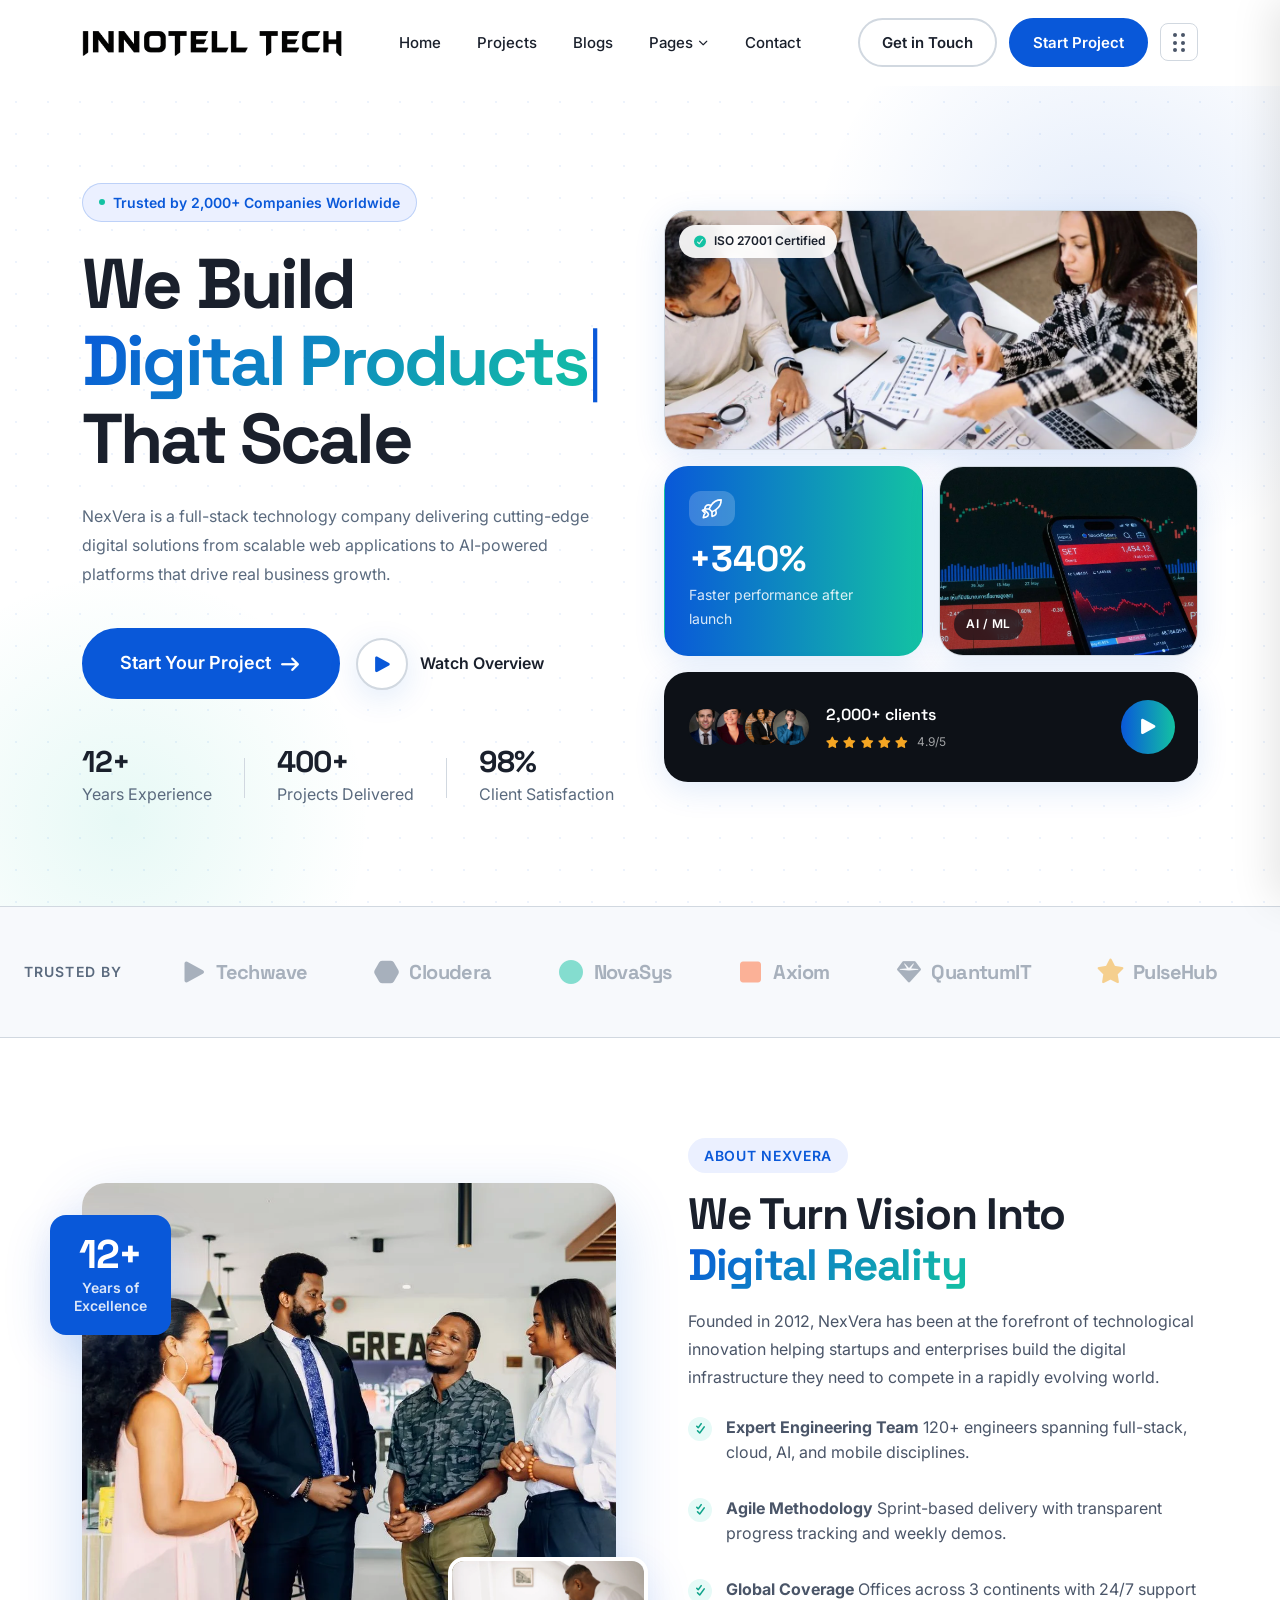
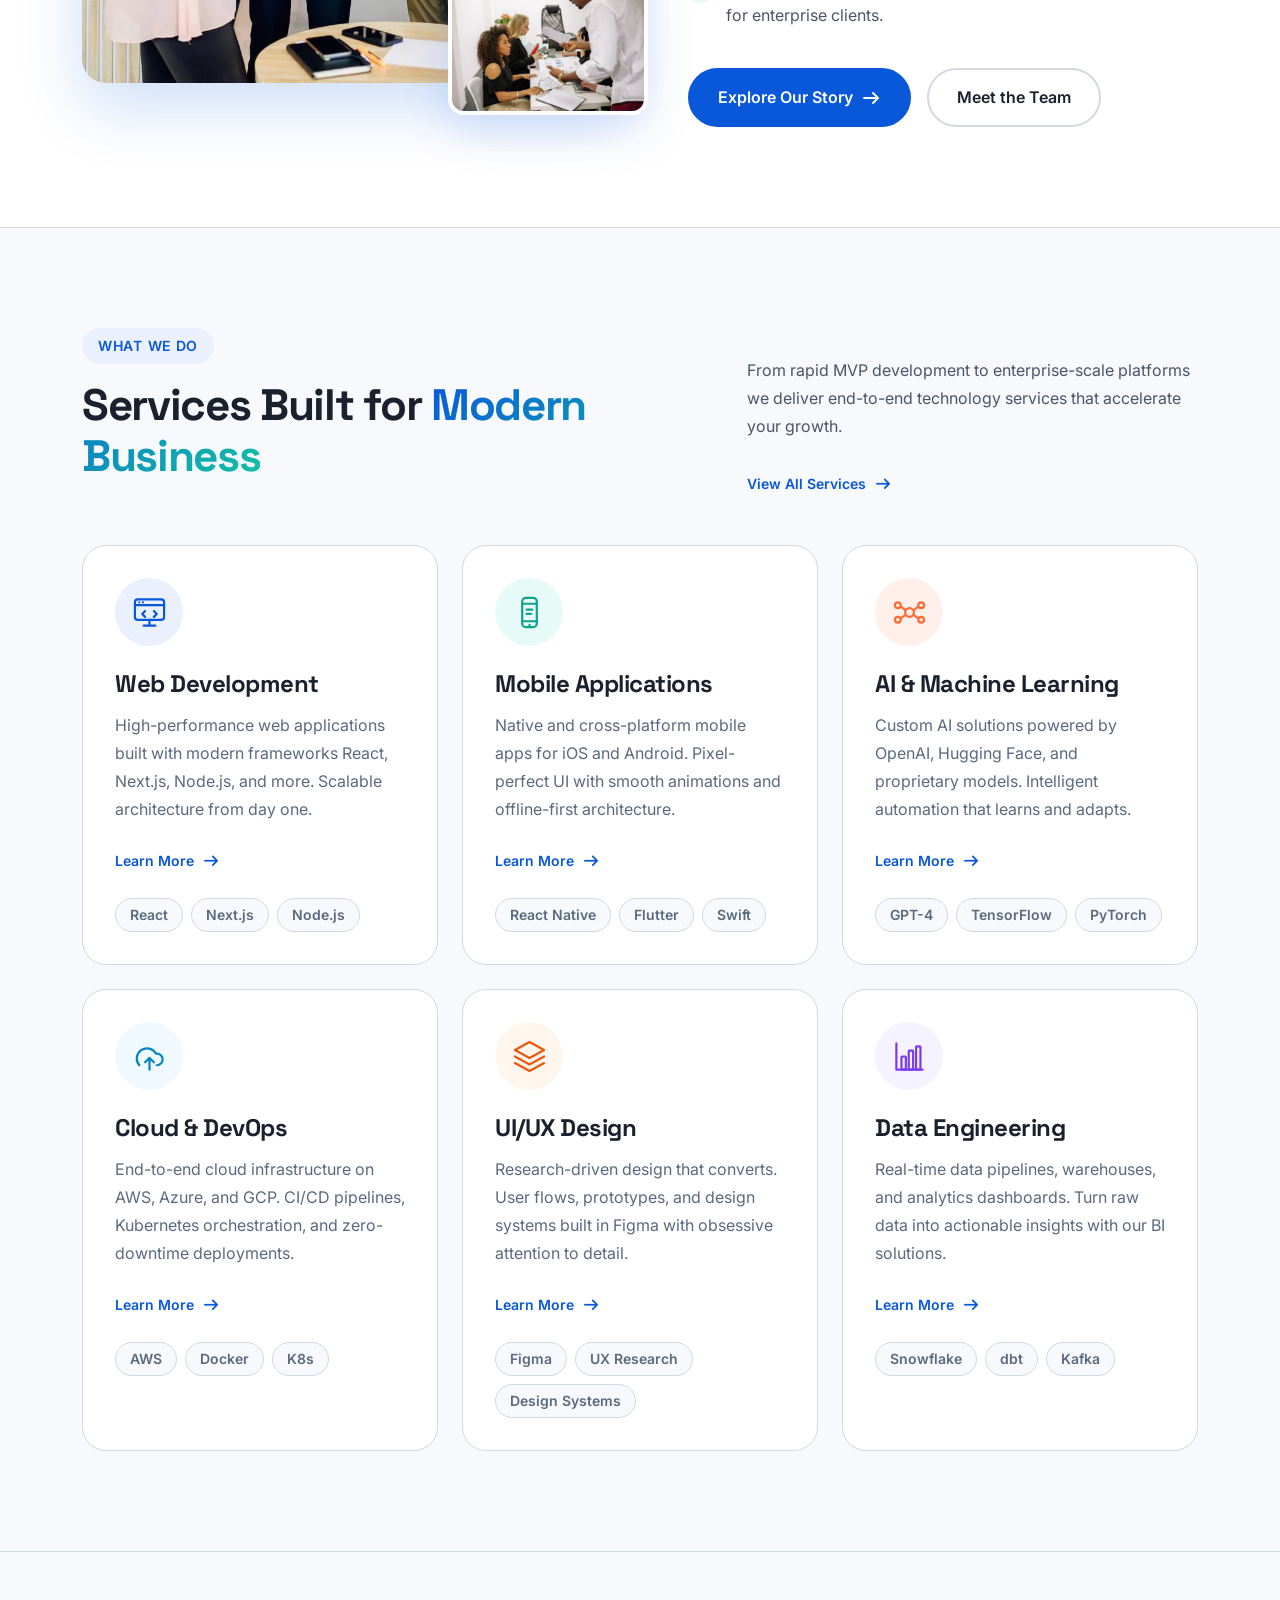
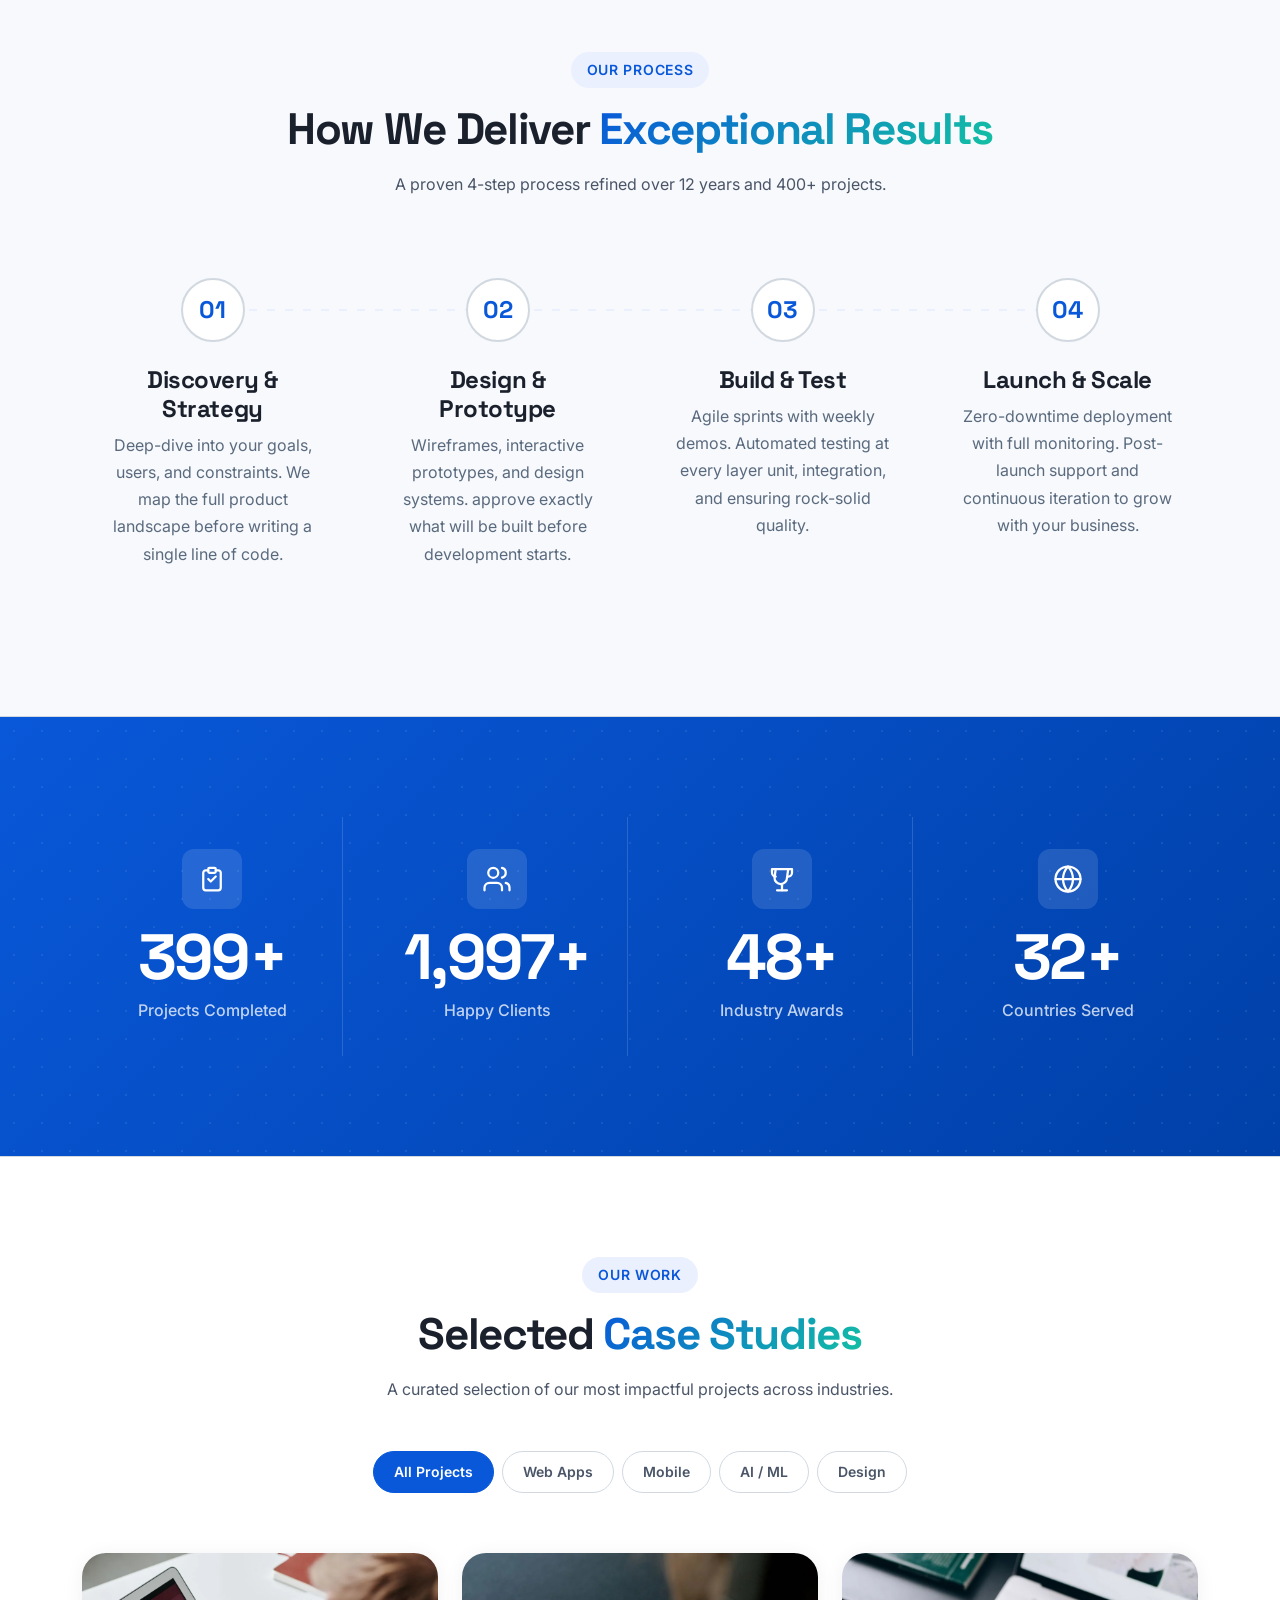
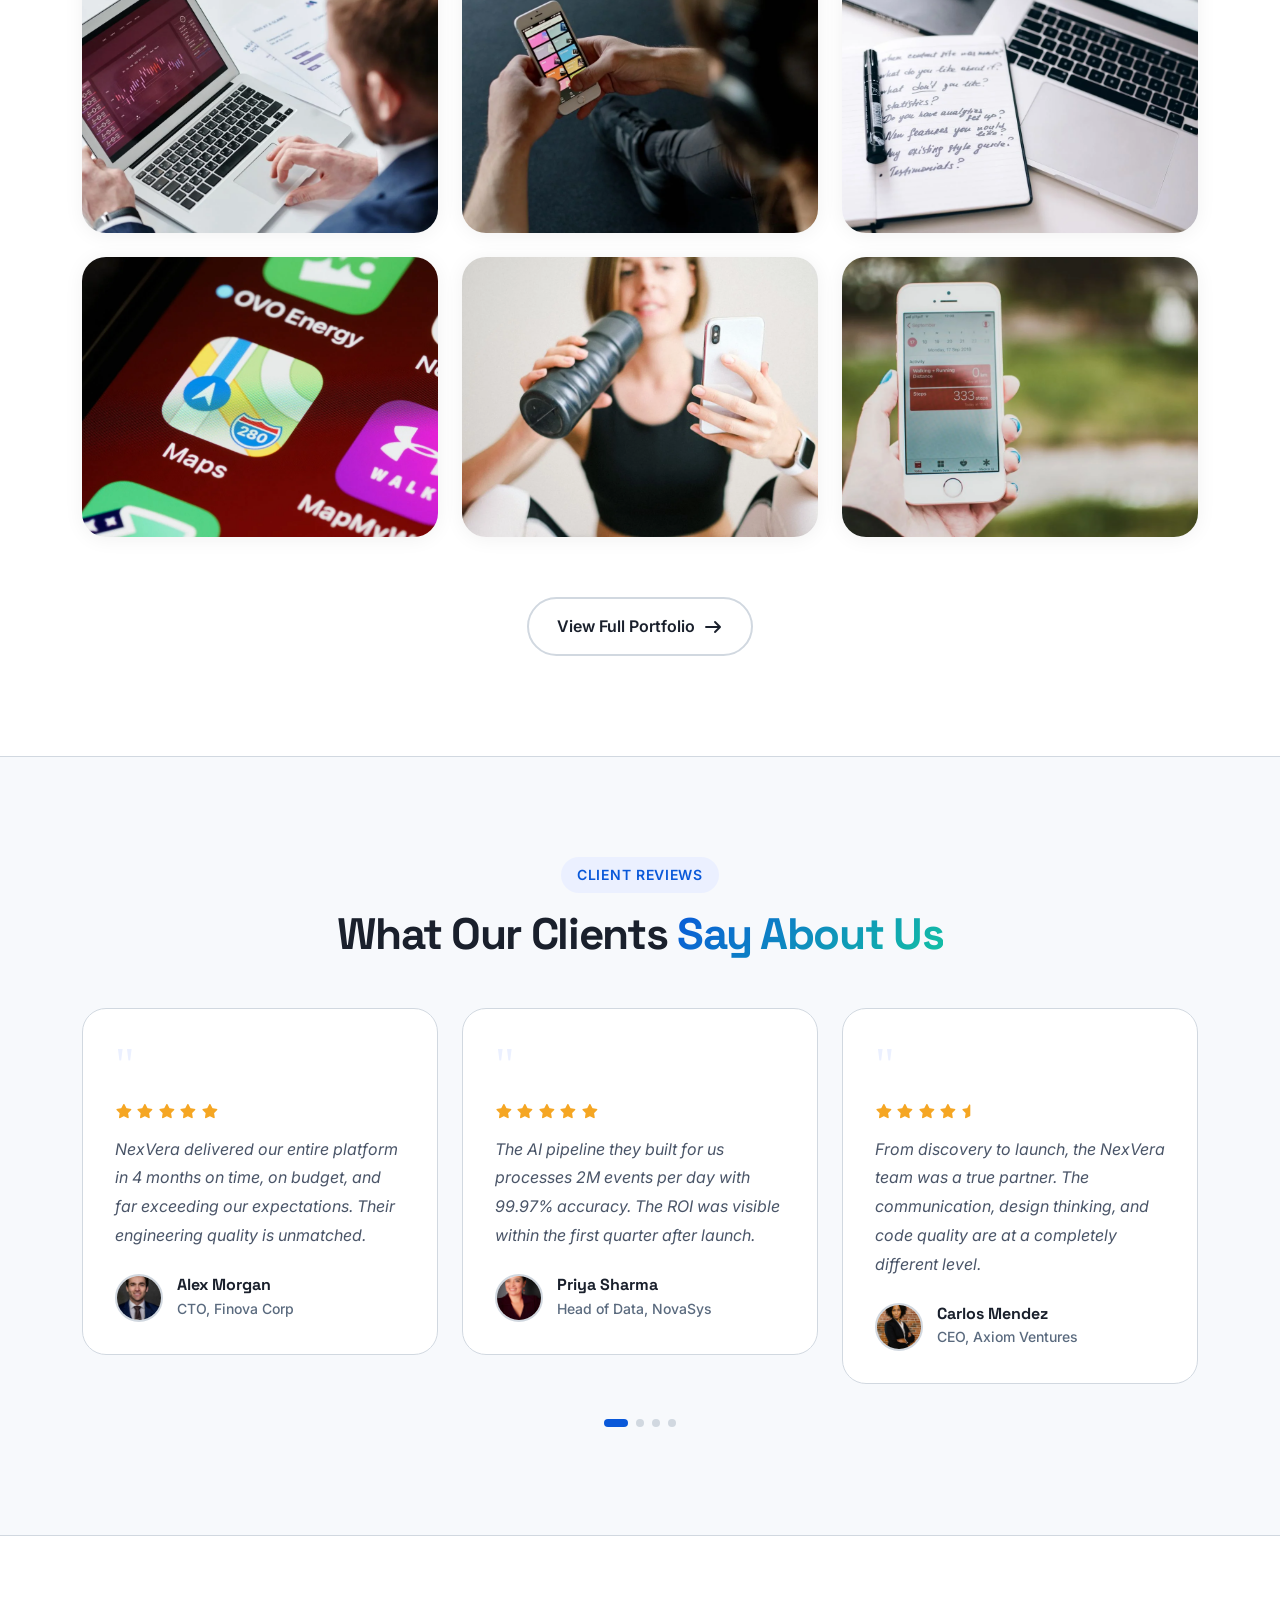
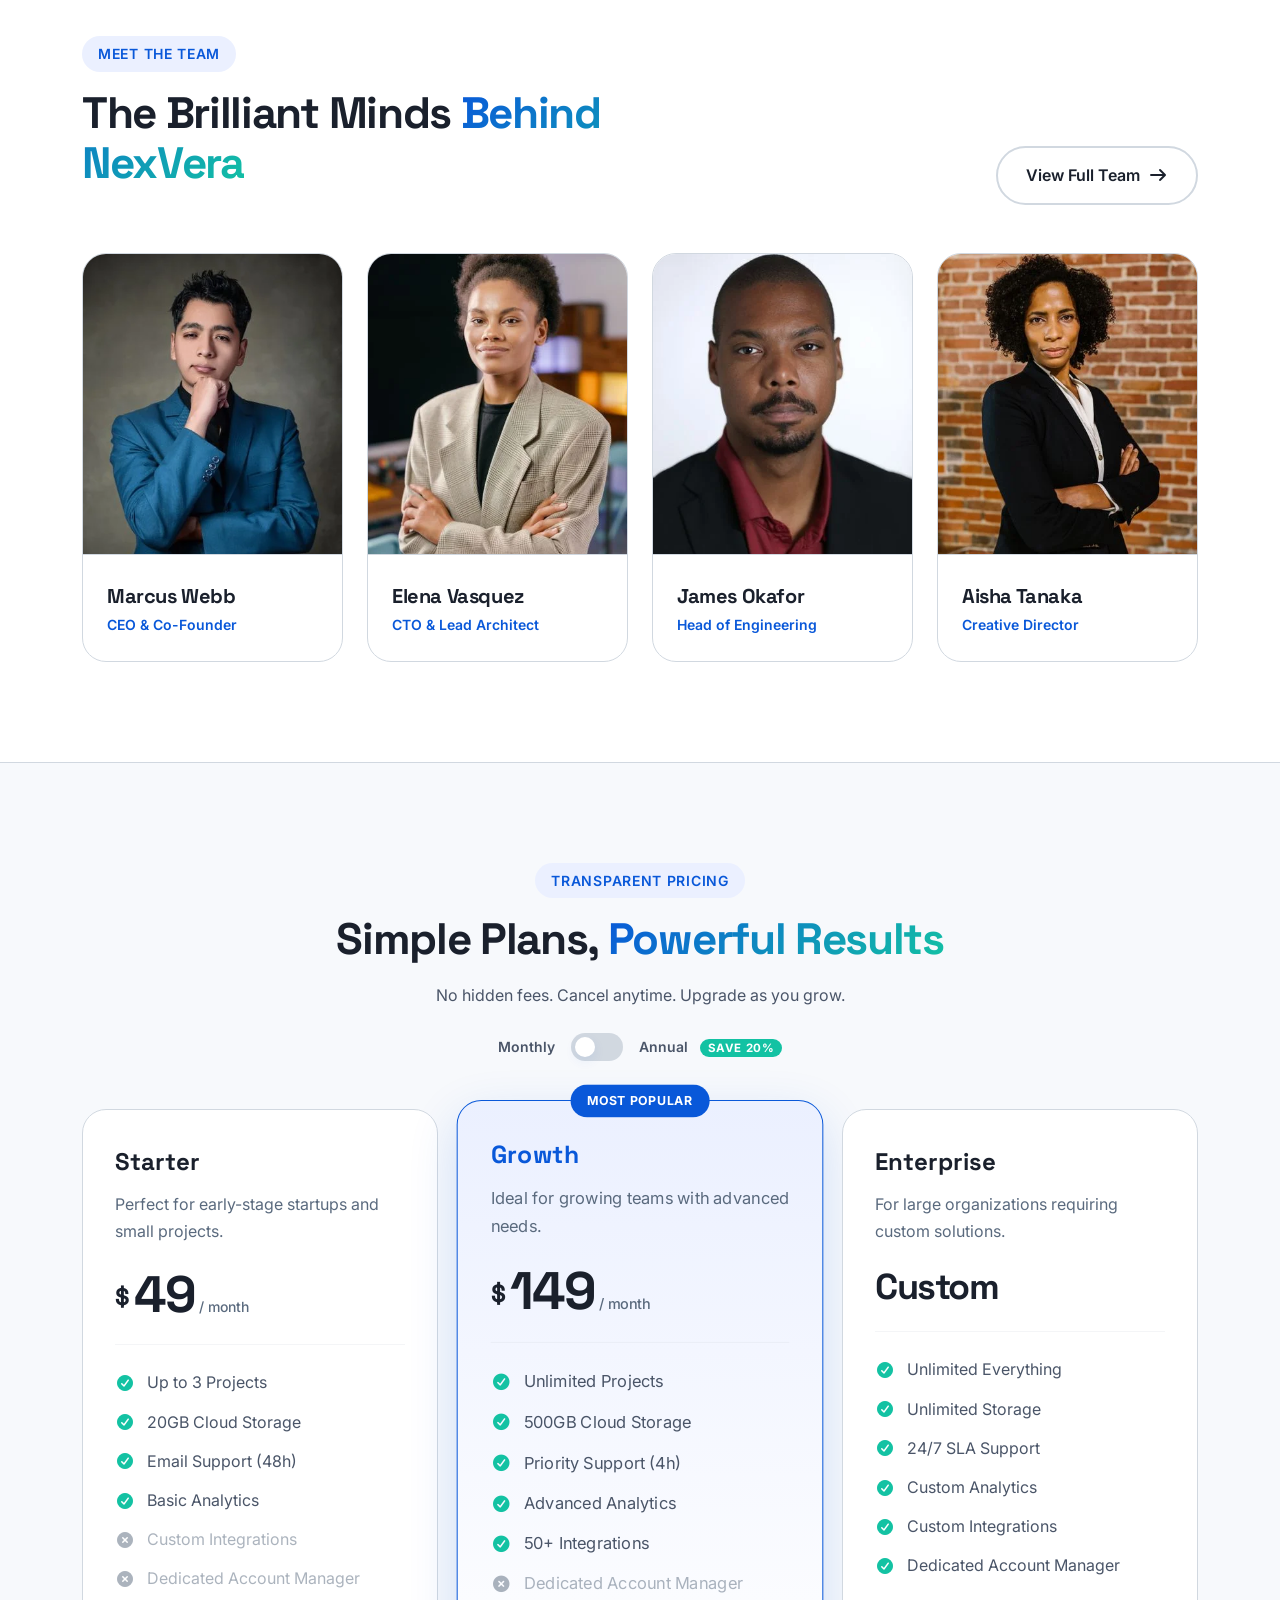
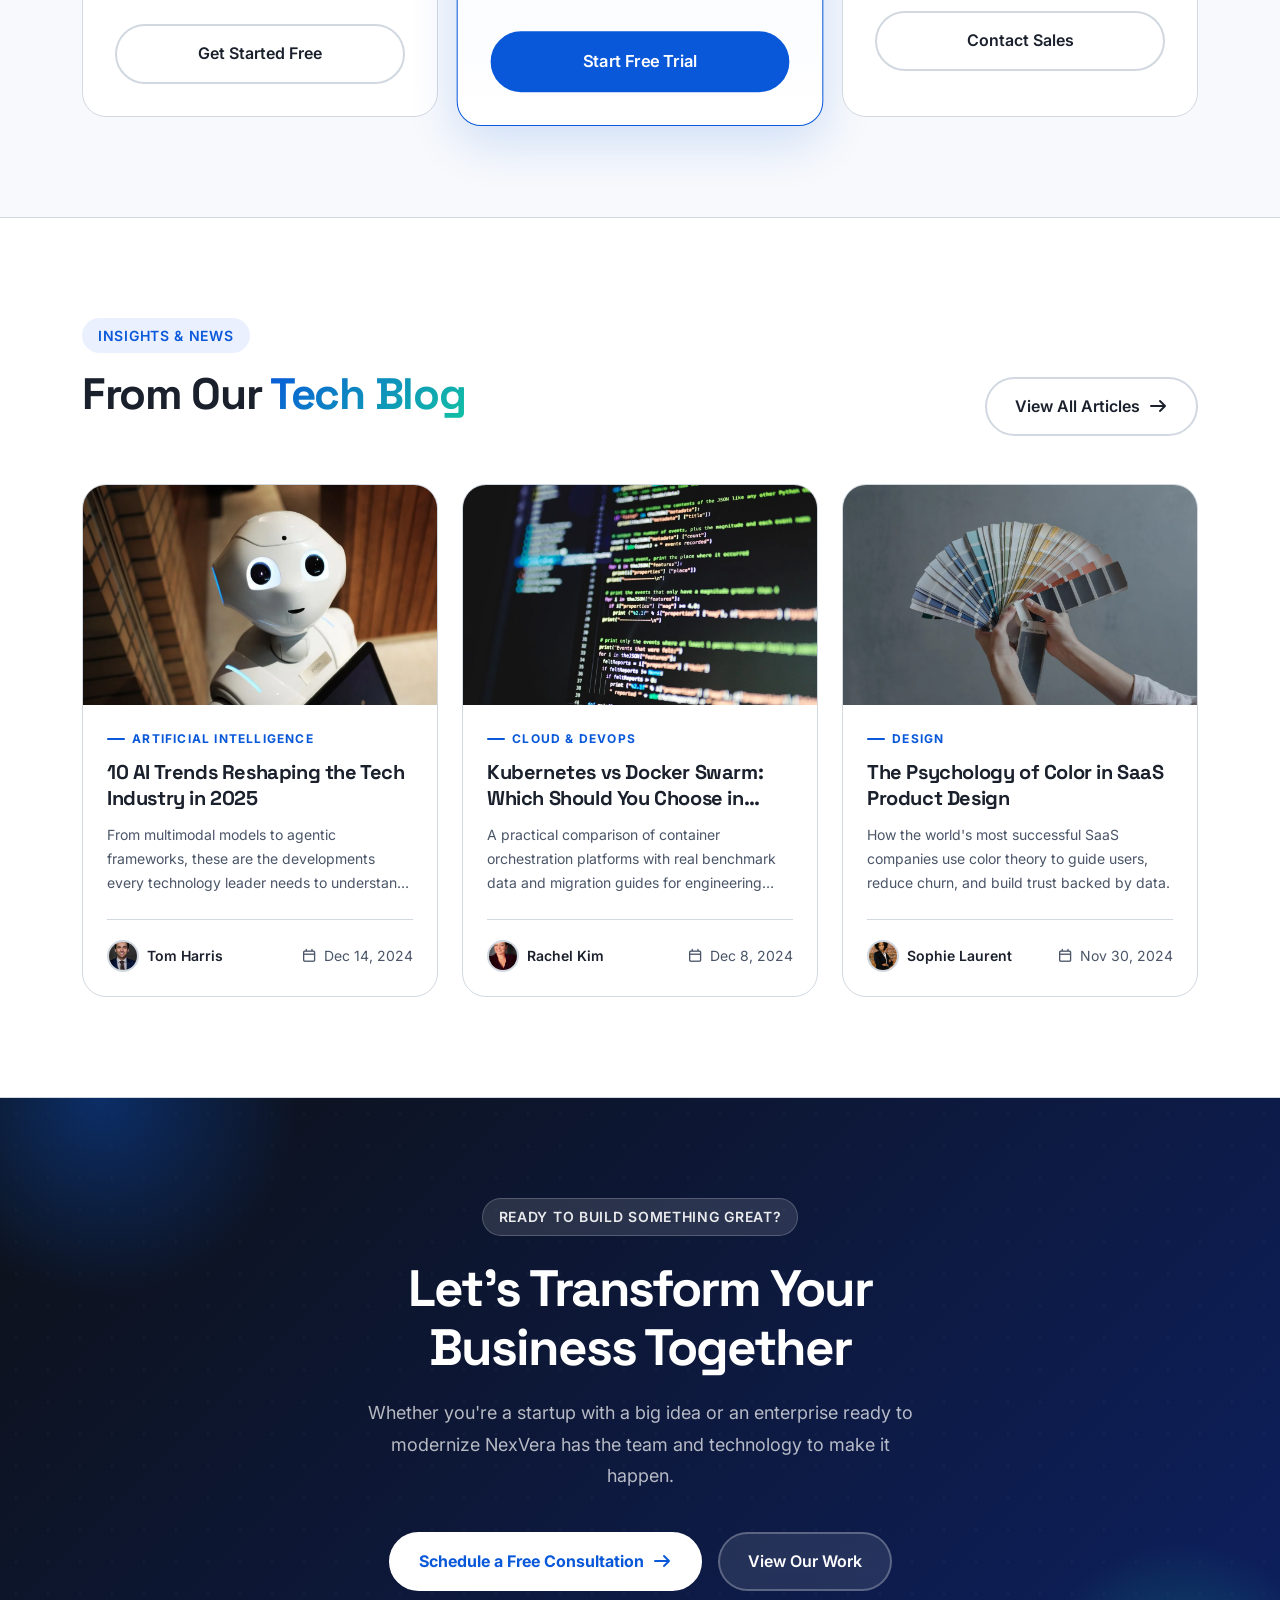
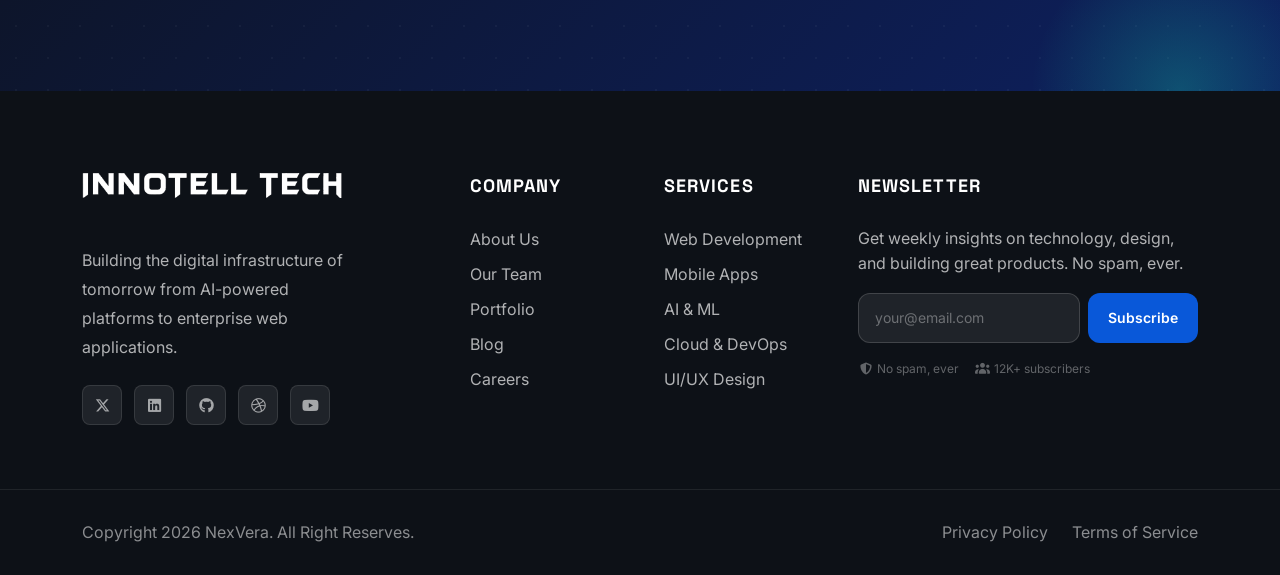
==== commit 683e3315: "initial commit" ====
--- a/index.html
+++ b/index.html
@@ -38,7 +38,7 @@
       <div class="d-flex align-items-center justify-content-between">
 
         <a href="index.html" class="navbar-brand text-decoration-none">
-          <img src="assets/img/logo.svg" alt="NexVera" class="navbar-logo-img" width="154" height="42">
+          <img src="assets/img/logo.png" alt="NexVera" class="navbar-logo-img" width="260px;" height="42">
         </a>
 
         <nav class="main-nav d-flex align-items-center gap-1">
@@ -1105,7 +1105,7 @@
 
         <!-- Brand -->
         <div class="col-lg-4">
-          <a href="index.html" class="footer-brand text-decoration-none d-inline-block"><img src="assets/img/logo-white.svg" alt="NexVera" class="footer-logo-img" width="148" height="42"></a>
+          <a href="index.html" class="footer-brand text-decoration-none d-inline-block"><img src="assets/img/logo-footer.png" alt="NexVera" class="footer-logo-img" width="260" height="auto"></a>
           <p class="footer-desc">Building the digital infrastructure of tomorrow from AI-powered platforms to enterprise
             web applications.</p>
           <div class="footer-social">
--- a/assets/css/main.css
+++ b/assets/css/main.css
@@ -555,16 +555,12 @@
 }
 
 /* Navbar logo image */
-.navbar-logo-img {
-  height: 36px;
-  width: auto;
+.navbar-logo-img { 
   display: block;
 }
 
 /* Footer logo image */
-.footer-logo-img {
-  height: 40px;
-  width: auto;
+.footer-logo-img { 
   display: block;
   margin-bottom: 1.25rem;
 }
